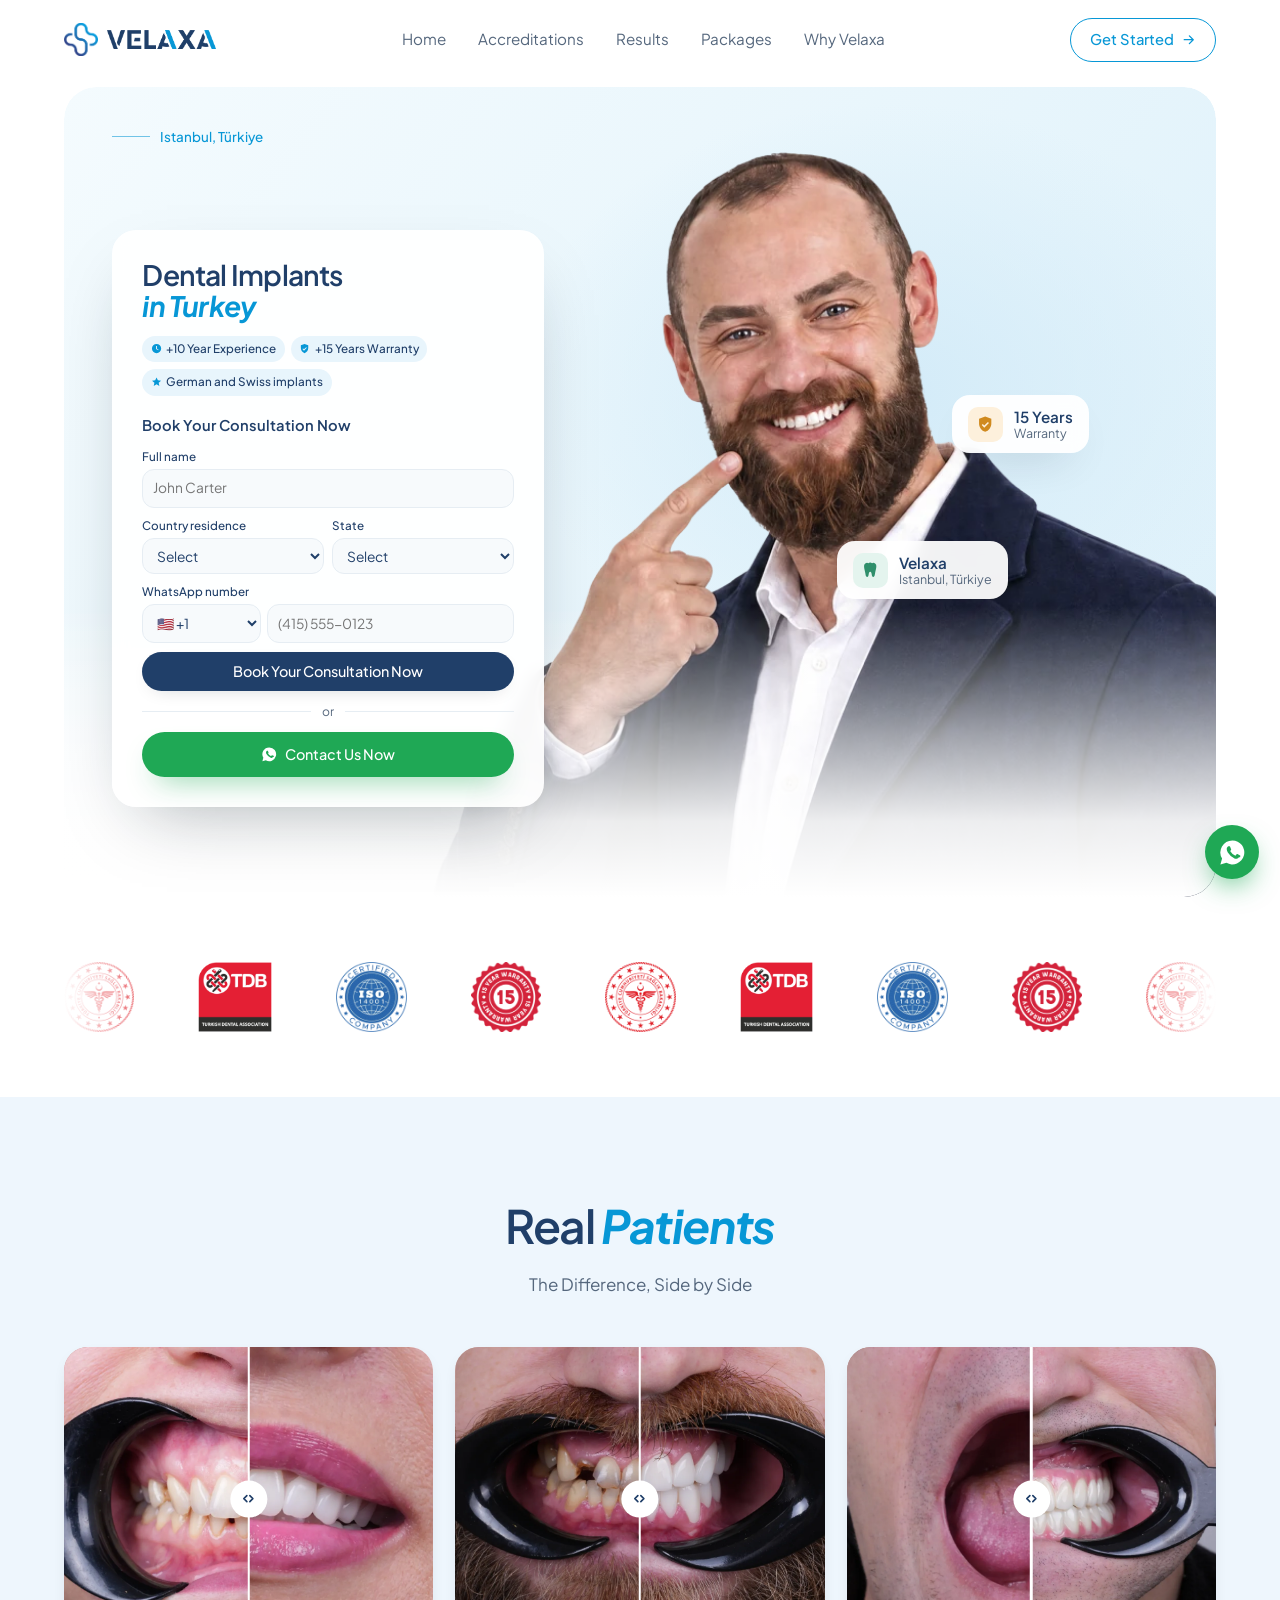
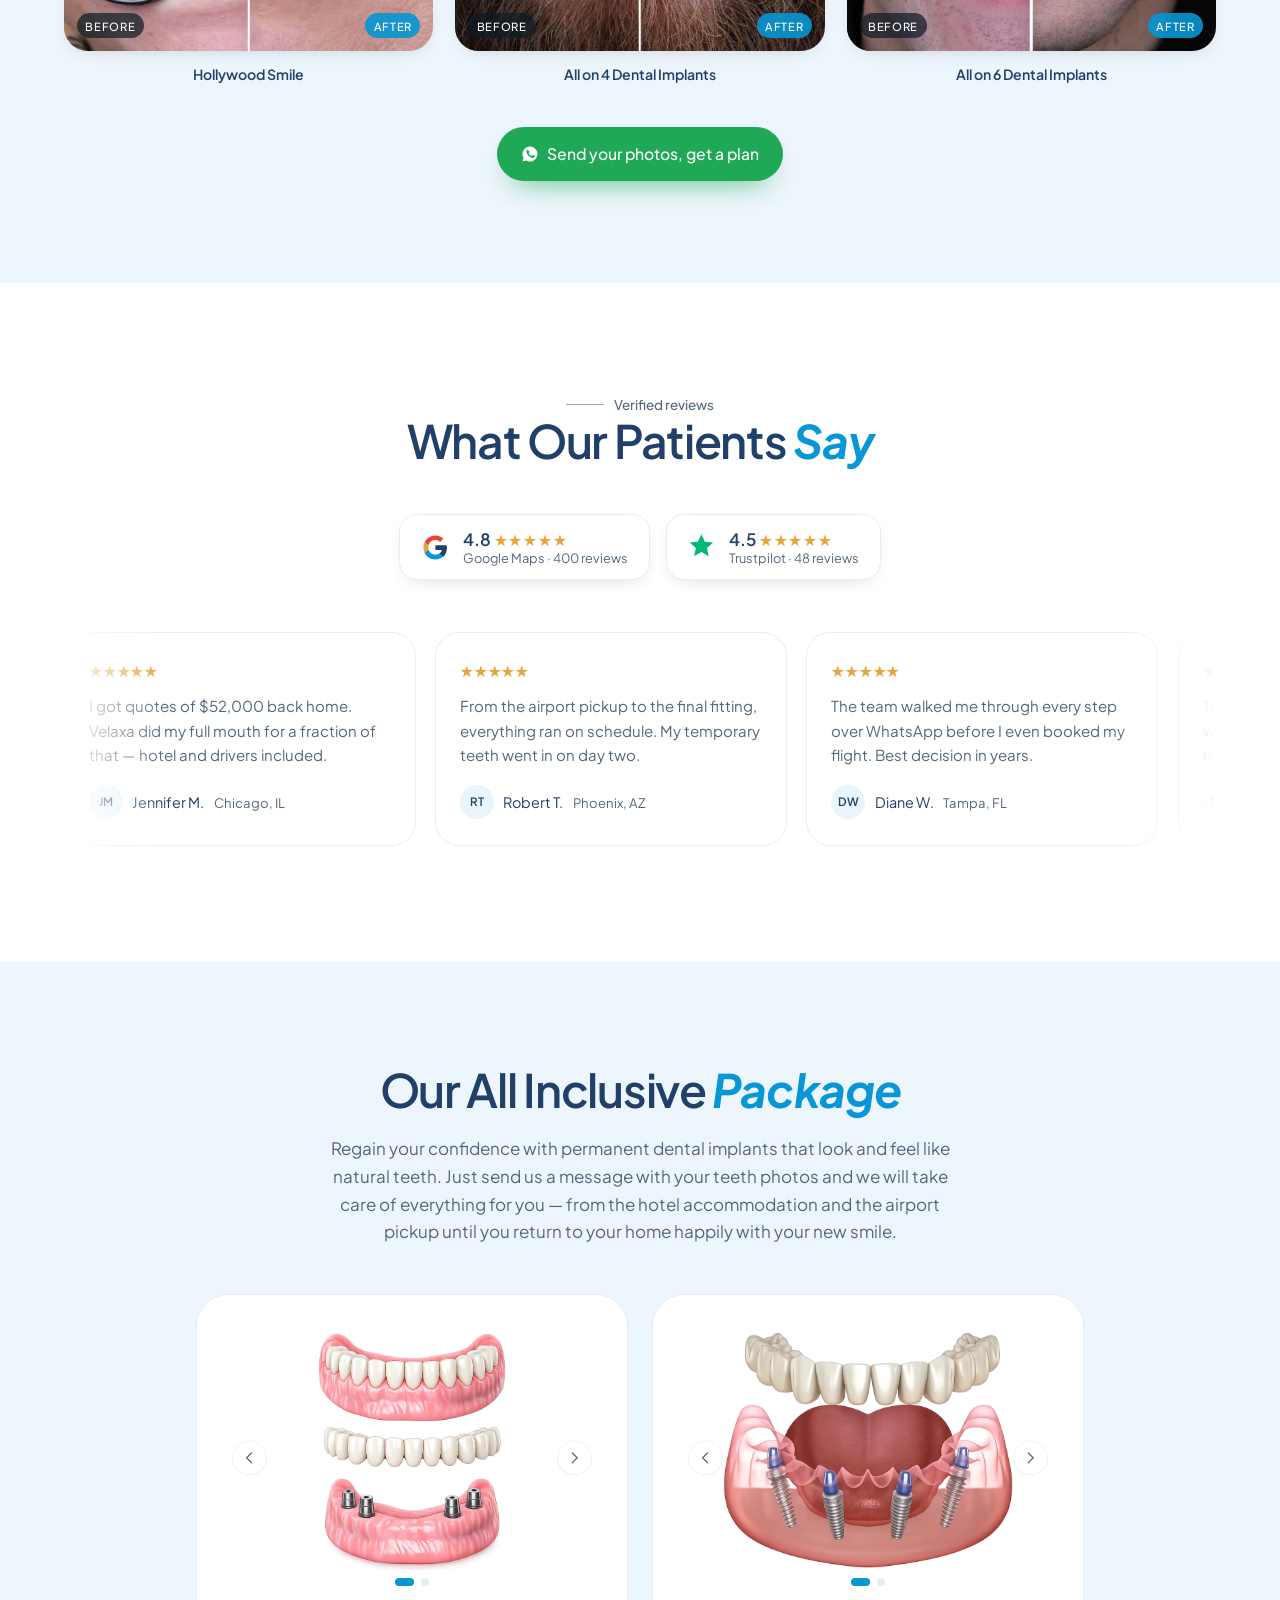
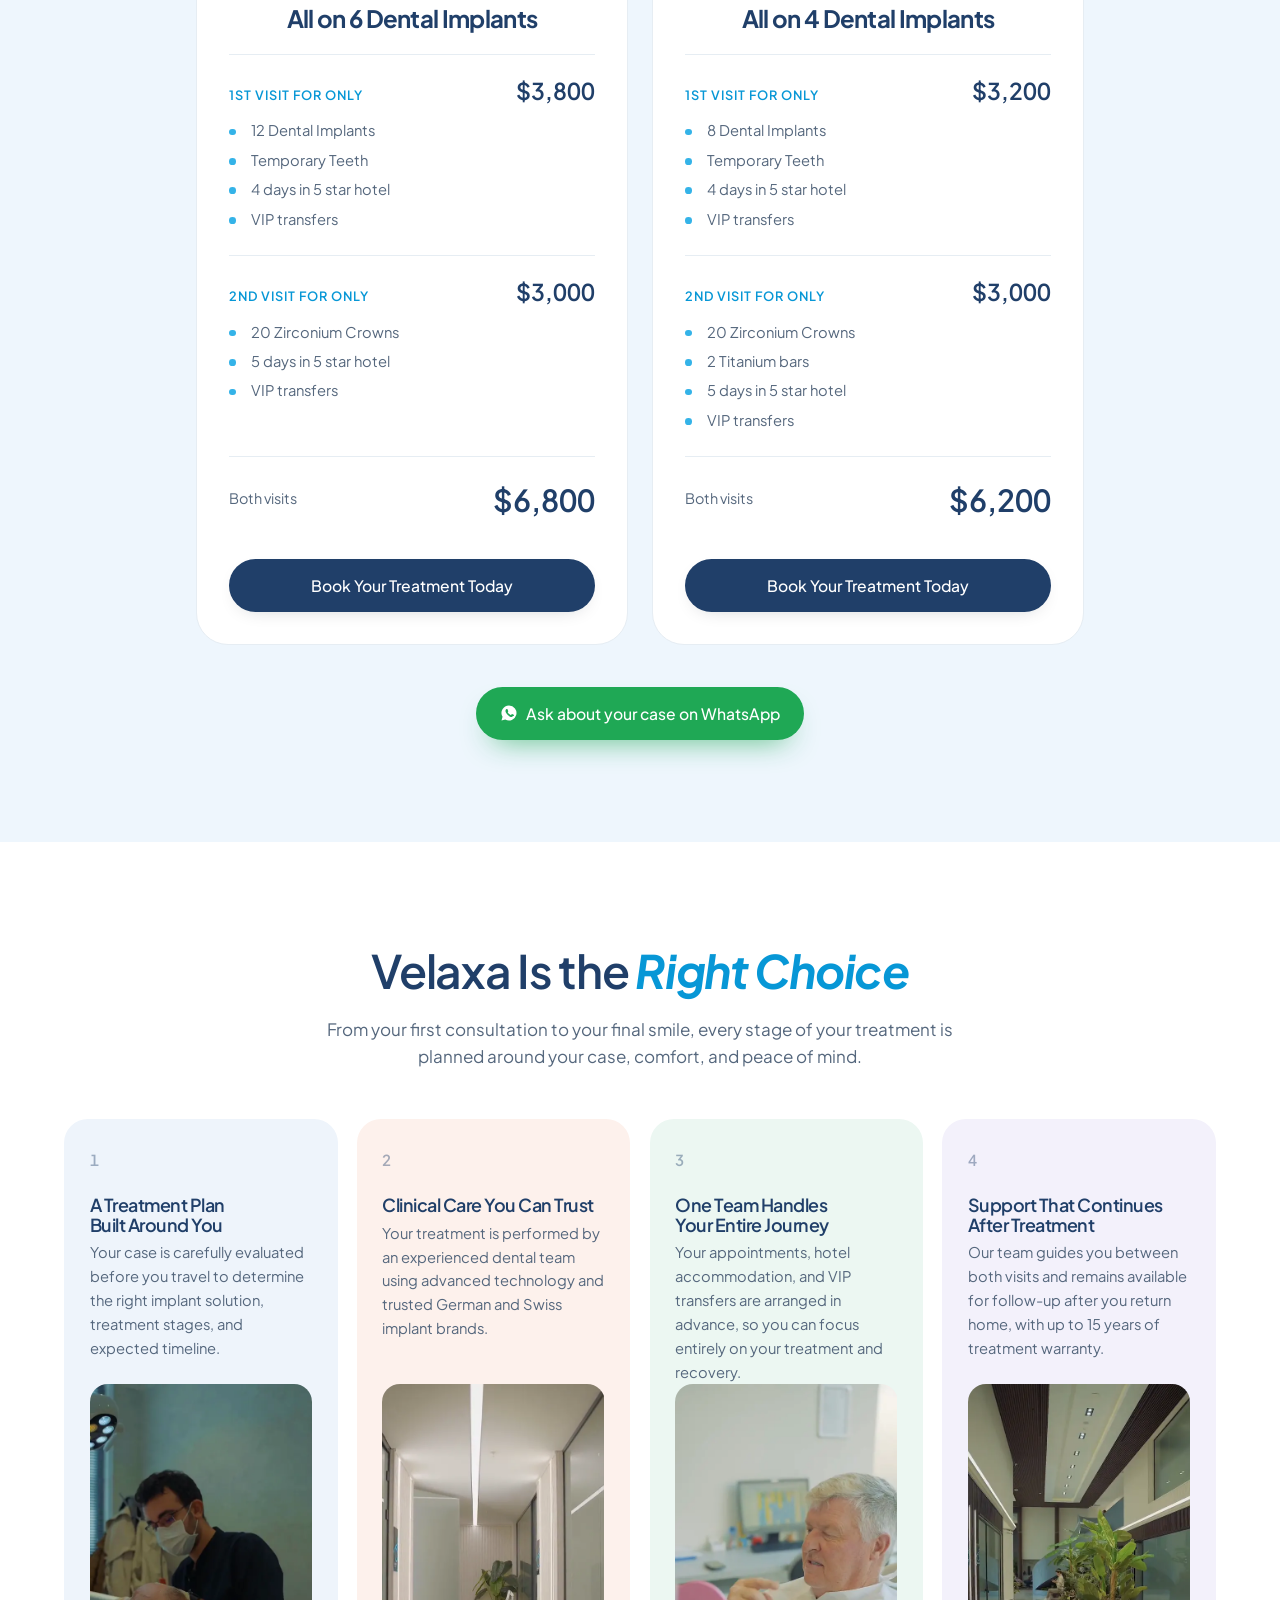
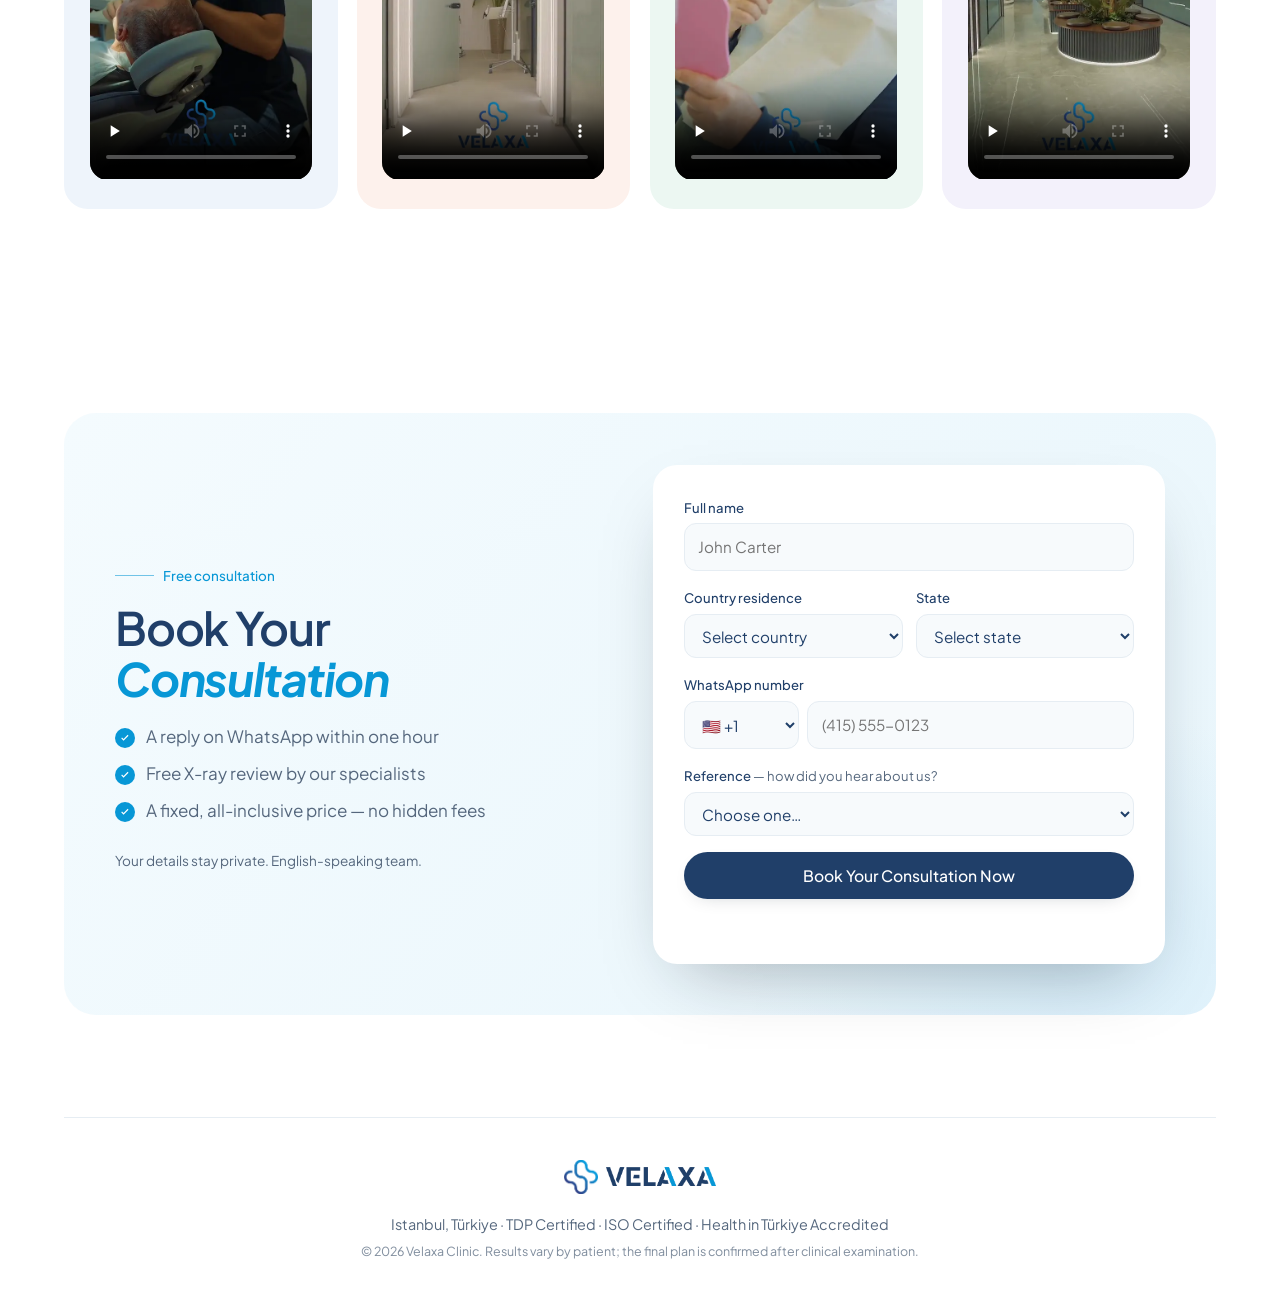
==== index.html @ 93b0d018 "Map package galleries to the client's folder grouping" ====
<!DOCTYPE html>
<html lang="en">
<head>
  <meta charset="UTF-8" />
  <meta name="viewport" content="width=device-width, initial-scale=1.0" />
  <title>Velaxa Clinic — Dental Implants in Turkey | All-Inclusive Packages</title>
  <meta name="description" content="Dental implants in Turkey with German & Swiss implant systems. All-inclusive All-on-4 & All-on-6 packages with 5-star hotel and VIP transfers. 15-year warranty." />

  <link rel="preconnect" href="https://fonts.googleapis.com" />
  <link rel="preconnect" href="https://fonts.gstatic.com" crossorigin />
  <!-- Only the five faces the stylesheet actually uses: 400/500/600/700 + italic 700 -->
  <link href="https://fonts.googleapis.com/css2?family=Plus+Jakarta+Sans:ital,wght@0,400;0,500;0,600;0,700;1,700&display=swap" rel="stylesheet" />

  <link rel="stylesheet" href="css/style.css" />
  <link rel="icon" href="assets/favicon.png" />

  <!-- The hero cut-out is the largest-contentful paint; start it with the HTML -->
  <link rel="preload" as="image" href="assets/hero-patient.webp"
        imagesrcset="assets/hero-patient.webp 1x, assets/hero-patient@2x.webp 2x"
        media="(min-width: 861px)" />
</head>
<body>

<!-- ═══════════════════════════ NAVBAR ═══════════════════════════ -->
<header class="nav" id="top">
  <div class="shell nav-inner">
    <a href="#top" class="logo" aria-label="Velaxa Clinic — home">
      <span class="logo-icon" aria-hidden="true"></span>
      <span class="logo-word" role="img" aria-label="Velaxa"></span>
    </a>

    <nav class="nav-links" id="nav-links" aria-label="Main">
      <a href="#top">Home</a>
      <a href="#trust">Accreditations</a>
      <a href="#results">Results</a>
      <a href="#packages">Packages</a>
      <a href="#why">Why Velaxa</a>
    </nav>

    <a href="#book" class="pill-btn nav-cta">
      Get Started
      <svg class="ico" viewBox="0 0 24 24" aria-hidden="true"><path d="M5 12h13M13 6l6 6-6 6" fill="none" stroke="currentColor" stroke-width="2" stroke-linecap="round" stroke-linejoin="round"/></svg>
    </a>

    <button class="nav-toggle" id="nav-toggle" aria-label="Open menu" aria-expanded="false" aria-controls="nav-links">
      <span></span><span></span><span></span>
    </button>
  </div>
</header>

<!-- ═══════════════════════════ HERO ═══════════════════════════ -->
<section class="hero">
  <div class="shell">
    <div class="panel">

      <!-- Cut-out patient shot. Swap the file and it keeps its place: the CSS
           anchors it by height, not by the image's own framing. -->
      <picture>
        <!-- Hidden below 860px, so hand narrow screens a 1px placeholder rather
             than a hero image they will never see. -->
        <source media="(max-width: 860px)"
                srcset="[data-uri]" />
        <source srcset="assets/hero-patient.webp 1x, assets/hero-patient@2x.webp 2x" />
        <img class="panel-photo" src="assets/hero-patient.webp"
             width="900" height="934" decoding="async" fetchpriority="high"
             alt="Velaxa patient smiling after dental implant treatment" />
      </picture>

      <p class="rule-label panel-label">Istanbul, Türkiye</p>

      <!-- Booking card -->
      <div class="hero-card">
        <h1>Dental Implants<br /><span class="accent">in Turkey</span></h1>

        <ul class="card-points" role="list">
          <li>
            <svg viewBox="0 0 24 24" aria-hidden="true"><path d="M12 2a10 10 0 1 0 0 20 10 10 0 0 0 0-20Zm1 10.4 3.5 2-.8 1.3L11 13V6.5h2v5.9Z"/></svg>
            +10 Year Experience
          </li>
          <li>
            <svg viewBox="0 0 24 24" aria-hidden="true"><path d="M12 2 4 5v6c0 5 3.4 9.4 8 11 4.6-1.6 8-6 8-11V5l-8-3Zm-1.2 14.5-3.3-3.3 1.4-1.4 1.9 1.9 4.7-4.7 1.4 1.4-6.1 6.1Z"/></svg>
            +15 Years Warranty
          </li>
          <li>
            <svg viewBox="0 0 24 24" aria-hidden="true"><path d="m12 1 2.9 6.3 6.9.7-5.2 4.6 1.5 6.8L12 15.9l-6.1 3.5 1.5-6.8L2.2 8l6.9-.7L12 1Z"/></svg>
            German and Swiss implants
          </li>
        </ul>

        <!-- Short lead form, per the brief. The Reference field lives on the
             full form further down the page to keep this one short. -->
        <form class="card-form lead-form" novalidate>
          <p class="card-form-title">Book Your Consultation Now</p>

          <div class="f">
            <label for="h-name">Full name</label>
            <input type="text" id="h-name" name="fullName" placeholder="John Carter" autocomplete="name" required />
          </div>

          <div class="f-row">
            <div class="f">
              <label for="h-country">Country residence</label>
              <select id="h-country" name="country" data-country required>
                <option value="" selected disabled>Select</option>
              </select>
            </div>
            <div class="f state-f">
              <label for="h-state">State</label>
              <select id="h-state" name="state" data-state>
                <option value="" selected disabled>Select</option>
              </select>
            </div>
          </div>

          <div class="f">
            <label for="h-phone">WhatsApp number</label>
            <div class="f-phone">
              <select id="h-code" name="countryCode" data-code aria-label="Country code"></select>
              <input type="tel" id="h-phone" name="whatsapp" placeholder="(415) 555-0123" autocomplete="tel" required />
            </div>
          </div>

          <button type="submit" class="btn btn-dark btn-full">Book Your Consultation Now</button>
          <p class="f-status" role="status" aria-live="polite"></p>
        </form>

        <div class="card-or"><span>or</span></div>

        <a href="#" class="btn btn-wa btn-full" data-whatsapp>
          <svg class="ico" viewBox="0 0 24 24" aria-hidden="true"><path d="M12 2a10 10 0 0 0-8.6 15.1L2 22l5-1.3A10 10 0 1 0 12 2Zm5.4 14.1c-.2.6-1.2 1.2-1.7 1.2-.4.1-1 .1-1.6-.1a13 13 0 0 1-5.9-5.2c-.6-1-1-2.1-.9-3 0-.8.5-1.5 1-1.9.2-.2.5-.3.7-.3h.5c.2 0 .4 0 .6.5l.8 2c.1.2.1.4 0 .6l-.4.6c-.2.2-.3.4-.1.7a9.6 9.6 0 0 0 3.8 3.4c.3.1.5.1.6-.1l.7-.9c.2-.3.4-.3.7-.2l1.9.9c.3.1.5.2.5.4 0 .1 0 .7-.2 1.4Z"/></svg>
          Contact Us Now
        </a>
      </div>

      <!-- floating stat cards — wrapper only matters on mobile, where it becomes a row -->
      <div class="chips">
      <div class="chip-card chip-1">
        <span class="chip-ico ico-amber" aria-hidden="true">
          <svg viewBox="0 0 24 24"><path d="M12 2 4 5v6c0 5 3.4 9.4 8 11 4.6-1.6 8-6 8-11V5l-8-3Zm-1.2 14.5-3.3-3.3 1.4-1.4 1.9 1.9 4.7-4.7 1.4 1.4-6.1 6.1Z"/></svg>
        </span>
        <span><strong>15 Years</strong><small>Warranty</small></span>
      </div>

      <div class="chip-card chip-2">
        <span class="chip-ico ico-mint" aria-hidden="true">
          <svg viewBox="0 0 24 24"><path d="M12 2a4 4 0 0 0-2.4.8A4 4 0 0 0 4 7c0 3.3 1 5.4 1.6 8.6.4 2.3.6 4.4 1.8 5.1 1.5.9 2.3-1 2.6-3 .3-1.8.4-3.7 2-3.7s1.7 1.9 2 3.7c.3 2 1.1 3.9 2.6 3 1.2-.7 1.4-2.8 1.8-5.1C19 12.4 20 10.3 20 7a4 4 0 0 0-5.6-4.2A4 4 0 0 0 12 2Z"/></svg>
        </span>
        <span><strong>Velaxa</strong><small>Istanbul, Türkiye</small></span>
      </div>
      </div>

    </div>
  </div>
</section>

<!-- ═══════════════════ CERTIFICATION MARQUEE ═══════════════════ -->
<!-- Add a logo by dropping one more <li> in here — the loop rebuilds itself. -->
<section class="marquee-band" id="trust" aria-label="Certifications and accreditations">
  <div class="shell">
    <div class="marquee">
      <ul class="marquee-track" role="list">
        <li><img src="assets/cert-moh-turkey.webp" width="320" height="320" loading="lazy" decoding="async" alt="Republic of Türkiye Ministry of Health" /></li>
        <li><img src="assets/cert-tdb.webp" width="320" height="320" loading="lazy" decoding="async" alt="Turkish Dental Association (TDB)" /></li>
        <li><img src="assets/cert-iso.webp" width="320" height="320" loading="lazy" decoding="async" alt="ISO Certified Company" /></li>
        <li><img src="assets/cert-15yr-warranty.webp" width="320" height="320" loading="lazy" decoding="async" alt="15 Year Warranty" /></li>
      </ul>
    </div>
  </div>
</section>

<!-- ═══════════════════ BEFORE & AFTER ═══════════════════ -->
<section class="section section-wash" id="results">
  <div class="shell">
    <header class="section-head">
      <h2>Real <span class="accent">Patients</span></h2>
      <p>The Difference, Side by Side</p>
    </header>

    <!-- Real Velaxa patients, labelled by the treatment each one had. All six
         shots are cropped to the same framing so the slider compares like with like. -->
    <div class="ba-grid">
      <figure class="ba-card">
        <div class="ba-box" data-ba>
          <img class="ba-img ba-after" src="assets/cases/case1-after.webp"
               width="1120" height="924" loading="lazy" decoding="async"
               alt="Hollywood Smile — after treatment" />
          <img class="ba-img ba-before" src="assets/cases/case1-before.webp"
               width="1120" height="924" loading="lazy" decoding="async"
               alt="Hollywood Smile — before treatment" />
          <span class="ba-line" aria-hidden="true"><span class="ba-knob"></span></span>
          <input type="range" min="0" max="100" value="50" aria-label="Compare Hollywood Smile before and after" />
          <span class="ba-tag tag-before">Before</span>
          <span class="ba-tag tag-after">After</span>
        </div>
        <figcaption><strong>Hollywood Smile</strong></figcaption>
      </figure>

      <figure class="ba-card">
        <div class="ba-box" data-ba>
          <img class="ba-img ba-after" src="assets/cases/case2-after.webp"
               width="1120" height="924" loading="lazy" decoding="async"
               alt="All on 4 Dental Implants — after treatment" />
          <img class="ba-img ba-before" src="assets/cases/case2-before.webp"
               width="1120" height="924" loading="lazy" decoding="async"
               alt="All on 4 Dental Implants — before treatment" />
          <span class="ba-line" aria-hidden="true"><span class="ba-knob"></span></span>
          <input type="range" min="0" max="100" value="50" aria-label="Compare All on 4 Dental Implants before and after" />
          <span class="ba-tag tag-before">Before</span>
          <span class="ba-tag tag-after">After</span>
        </div>
        <figcaption><strong>All on 4 Dental Implants</strong></figcaption>
      </figure>

      <figure class="ba-card">
        <div class="ba-box" data-ba>
          <img class="ba-img ba-after" src="assets/cases/case3-after.webp"
               width="1120" height="924" loading="lazy" decoding="async"
               alt="All on 6 Dental Implants — after treatment" />
          <img class="ba-img ba-before" src="assets/cases/case3-before.webp"
               width="1120" height="924" loading="lazy" decoding="async"
               alt="All on 6 Dental Implants — before treatment" />
          <span class="ba-line" aria-hidden="true"><span class="ba-knob"></span></span>
          <input type="range" min="0" max="100" value="50" aria-label="Compare All on 6 Dental Implants before and after" />
          <span class="ba-tag tag-before">Before</span>
          <span class="ba-tag tag-after">After</span>
        </div>
        <figcaption><strong>All on 6 Dental Implants</strong></figcaption>
      </figure>
    </div>

    <div class="section-cta">
      <a href="#" class="btn btn-wa" data-whatsapp>
        <svg class="ico" viewBox="0 0 24 24" aria-hidden="true"><path d="M12 2a10 10 0 0 0-8.6 15.1L2 22l5-1.3A10 10 0 1 0 12 2Zm5.4 14.1c-.2.6-1.2 1.2-1.7 1.2-.4.1-1 .1-1.6-.1a13 13 0 0 1-5.9-5.2c-.6-1-1-2.1-.9-3 0-.8.5-1.5 1-1.9.2-.2.5-.3.7-.3h.5c.2 0 .4 0 .6.5l.8 2c.1.2.1.4 0 .6l-.4.6c-.2.2-.3.4-.1.7a9.6 9.6 0 0 0 3.8 3.4c.3.1.5.1.6-.1l.7-.9c.2-.3.4-.3.7-.2l1.9.9c.3.1.5.2.5.4 0 .1 0 .7-.2 1.4Z"/></svg>
        Send your photos, get a plan
      </a>
    </div>
  </div>
</section>

<!-- ═══════════════════ REVIEWS ═══════════════════ -->
<section class="section" id="reviews">
  <div class="shell">
    <header class="section-head">
      <p class="rule-label center">Verified reviews</p>
      <h2>What Our Patients <span class="accent">Say</span></h2>
    </header>

    <div class="score-row">
      <div class="score">
        <svg class="g-mark" viewBox="0 0 24 24" aria-hidden="true"><path d="M21.6 12.2c0-.7-.1-1.4-.2-2H12v3.9h5.4a4.6 4.6 0 0 1-2 3v2.6h3.2c1.9-1.8 3-4.4 3-7.5Z"/><path d="M12 22c2.7 0 5-.9 6.6-2.4l-3.2-2.5c-.9.6-2 1-3.4 1a5.9 5.9 0 0 1-5.6-4.1H3.1v2.6A10 10 0 0 0 12 22Z"/><path d="M6.4 13.9a6 6 0 0 1 0-3.8V7.5H3.1a10 10 0 0 0 0 9l3.3-2.6Z"/><path d="M12 5.9c1.5 0 2.8.5 3.9 1.5L18.7 4.6A10 10 0 0 0 3.1 7.5l3.3 2.6A5.9 5.9 0 0 1 12 5.9Z"/></svg>
        <span><strong>4.8 <i class="stars">★★★★★</i></strong><small>Google Maps · 400 reviews</small></span>
      </div>
      <div class="score">
        <svg class="tp-mark" viewBox="0 0 24 24" aria-hidden="true"><path d="m12 1 2.9 6.3 6.9.7-5.2 4.6 1.5 6.8L12 15.9l-6.1 3.5 1.5-6.8L2.2 8l6.9-.7L12 1Z"/></svg>
        <span><strong>4.5 <i class="stars">★★★★★</i></strong><small>Trustpilot · 48 reviews</small></span>
      </div>
    </div>

    <!-- Replace with real reviews before launch.
         Same marquee mechanism as the certification strip: add an <li> and the
         loop rebuilds itself. -->
    <div class="marquee marquee-quotes">
      <ul class="marquee-track" role="list">
        <li><blockquote class="quote">
        <i class="stars">★★★★★</i>
        <p>I got quotes of $52,000 back home. Velaxa did my full mouth for a fraction of that — hotel and drivers included.</p>
        <footer><span class="who">JM</span> Jennifer M. <small>Chicago, IL</small></footer>
        </blockquote></li>
        <li><blockquote class="quote">
        <i class="stars">★★★★★</i>
        <p>From the airport pickup to the final fitting, everything ran on schedule. My temporary teeth went in on day two.</p>
        <footer><span class="who">RT</span> Robert T. <small>Phoenix, AZ</small></footer>
        </blockquote></li>
        <li><blockquote class="quote">
        <i class="stars">★★★★★</i>
        <p>The team walked me through every step over WhatsApp before I even booked my flight. Best decision in years.</p>
        <footer><span class="who">DW</span> Diane W. <small>Tampa, FL</small></footer>
        </blockquote></li>
        <li><blockquote class="quote">
        <i class="stars">★★★★★</i>
        <p>Two visits, twenty zirconium crowns, and a written 15-year warranty. I keep catching myself smiling in the mirror.</p>
        <footer><span class="who">MB</span> Marcus B. <small>Denver, CO</small></footer>
        </blockquote></li>
      </ul>
    </div>
  </div>
</section>

<!-- ═══════════════════ PACKAGES ═══════════════════ -->
<section class="section section-wash" id="packages">
  <div class="shell">
    <header class="section-head">
      <h2>Our All Inclusive <span class="accent">Package</span></h2>
      <p>Regain your confidence with permanent dental implants that look and feel like
        natural teeth. Just send us a message with your teeth photos and we will take care
        of everything for you — from the hotel accommodation and the airport pickup until
        you return to your home happily with your new smile.</p>
    </header>

    <div class="plan-grid">
      <article class="plan">
        <div class="plan-gallery" data-gallery>
          <div class="plan-track" data-track>
            <img class="plan-figure" src="assets/plan6-a.webp"
                 width="567" height="700" loading="lazy" decoding="async" alt="Abutments fitted on the lower jaw, ready for a full-arch bridge" />
            <img class="plan-figure" src="assets/plan6-b.webp"
                 width="587" height="700" loading="lazy" decoding="async" alt="Abutments fitted on the lower jaw with the bridge above" />
          </div>
          <button class="gal-btn gal-prev" type="button" data-prev aria-label="Previous illustration">
            <svg viewBox="0 0 24 24" aria-hidden="true"><path d="M15 5l-7 7 7 7" fill="none" stroke="currentColor" stroke-width="2" stroke-linecap="round" stroke-linejoin="round"/></svg>
          </button>
          <button class="gal-btn gal-next" type="button" data-next aria-label="Next illustration">
            <svg viewBox="0 0 24 24" aria-hidden="true"><path d="M9 5l7 7-7 7" fill="none" stroke="currentColor" stroke-width="2" stroke-linecap="round" stroke-linejoin="round"/></svg>
          </button>
          <div class="gal-dots" data-dots></div>
        </div>
        <h3>All on 6 Dental Implants</h3>

        <div class="visit">
          <div class="visit-top"><span>1st visit for only</span><b>$3,800</b></div>
          <ul role="list">
            <li>12 Dental Implants</li><li>Temporary Teeth</li>
            <li>4 days in 5 star hotel</li><li>VIP transfers</li>
          </ul>
        </div>
        <div class="visit">
          <div class="visit-top"><span>2nd visit for only</span><b>$3,000</b></div>
          <ul role="list">
            <li>20 Zirconium Crowns</li><li>5 days in 5 star hotel</li><li>VIP transfers</li>
          </ul>
        </div>

        <div class="plan-total"><span>Both visits</span><b>$6,800</b></div>
        <a href="#book" class="btn btn-dark btn-full">Book Your Treatment Today</a>
      </article>

      <article class="plan">
        <div class="plan-gallery" data-gallery>
          <div class="plan-track" data-track>
            <img class="plan-figure" src="assets/plan4-a.webp"
                 width="860" height="700" loading="lazy" decoding="async" alt="Cutaway view of implants supporting a full-arch bridge" />
            <img class="plan-figure" src="assets/plan4-b.webp"
                 width="869" height="700" loading="lazy" decoding="async" alt="Cutaway view of implants supporting a full-arch bridge" />
          </div>
          <button class="gal-btn gal-prev" type="button" data-prev aria-label="Previous illustration">
            <svg viewBox="0 0 24 24" aria-hidden="true"><path d="M15 5l-7 7 7 7" fill="none" stroke="currentColor" stroke-width="2" stroke-linecap="round" stroke-linejoin="round"/></svg>
          </button>
          <button class="gal-btn gal-next" type="button" data-next aria-label="Next illustration">
            <svg viewBox="0 0 24 24" aria-hidden="true"><path d="M9 5l7 7-7 7" fill="none" stroke="currentColor" stroke-width="2" stroke-linecap="round" stroke-linejoin="round"/></svg>
          </button>
          <div class="gal-dots" data-dots></div>
        </div>
        <h3>All on 4 Dental Implants</h3>

        <div class="visit">
          <div class="visit-top"><span>1st visit for only</span><b>$3,200</b></div>
          <ul role="list">
            <li>8 Dental Implants</li><li>Temporary Teeth</li>
            <li>4 days in 5 star hotel</li><li>VIP transfers</li>
          </ul>
        </div>
        <div class="visit">
          <div class="visit-top"><span>2nd visit for only</span><b>$3,000</b></div>
          <ul role="list">
            <li>20 Zirconium Crowns</li><li>2 Titanium bars</li>
            <li>5 days in 5 star hotel</li><li>VIP transfers</li>
          </ul>
        </div>

        <div class="plan-total"><span>Both visits</span><b>$6,200</b></div>
        <a href="#book" class="btn btn-dark btn-full">Book Your Treatment Today</a>
      </article>
    </div>

    <div class="section-cta">
      <a href="#" class="btn btn-wa" data-whatsapp>
        <svg class="ico" viewBox="0 0 24 24" aria-hidden="true"><path d="M12 2a10 10 0 0 0-8.6 15.1L2 22l5-1.3A10 10 0 1 0 12 2Zm5.4 14.1c-.2.6-1.2 1.2-1.7 1.2-.4.1-1 .1-1.6-.1a13 13 0 0 1-5.9-5.2c-.6-1-1-2.1-.9-3 0-.8.5-1.5 1-1.9.2-.2.5-.3.7-.3h.5c.2 0 .4 0 .6.5l.8 2c.1.2.1.4 0 .6l-.4.6c-.2.2-.3.4-.1.7a9.6 9.6 0 0 0 3.8 3.4c.3.1.5.1.6-.1l.7-.9c.2-.3.4-.3.7-.2l1.9.9c.3.1.5.2.5.4 0 .1 0 .7-.2 1.4Z"/></svg>
        Ask about your case on WhatsApp
      </a>
    </div>
  </div>
</section>

<!-- ═══════════════════ WHY VELAXA ═══════════════════ -->
<section class="section" id="why">
  <div class="shell">
    <header class="section-head">
      <h2>Velaxa Is the <span class="accent">Right Choice</span></h2>
      <p>From your first consultation to your final smile, every stage of your treatment is
        planned around your case, comfort, and peace of mind.</p>
    </header>

    <!-- Each point carries its own clip. preload="none" keeps all 11MB off the
           initial load: nothing downloads until a visitor presses play. -->
      <div class="tile-grid">
      <article class="tile tile-blue">
        <span class="tile-step" aria-hidden="true">1</span>
        <h3>A Treatment Plan Built Around You</h3>
        <p>Your case is carefully evaluated before you travel to determine the right implant
          solution, treatment stages, and expected timeline.</p>
        <video class="tile-video" controls playsinline preload="none"
               width="720" height="1280" poster="assets/videos/poster-1.webp"
               aria-label="Velaxa clinic footage: a treatment plan built around you">
          <source src="assets/videos/story-1.mp4" type="video/mp4" />
        </video>
      </article>
      <article class="tile tile-peach">
        <span class="tile-step" aria-hidden="true">2</span>
        <h3>Clinical Care You Can Trust</h3>
        <p>Your treatment is performed by an experienced dental team using advanced technology
          and trusted German and Swiss implant brands.</p>
        <video class="tile-video" controls playsinline preload="none"
               width="720" height="1280" poster="assets/videos/poster-2.webp"
               aria-label="Velaxa clinic footage: clinical care you can trust">
          <source src="assets/videos/story-2.mp4" type="video/mp4" />
        </video>
      </article>
      <article class="tile tile-mint">
        <span class="tile-step" aria-hidden="true">3</span>
        <h3>One Team Handles Your Entire Journey</h3>
        <p>Your appointments, hotel accommodation, and VIP transfers are arranged in advance,
          so you can focus entirely on your treatment and recovery.</p>
        <video class="tile-video" controls playsinline preload="none"
               width="720" height="1280" poster="assets/videos/poster-3.webp"
               aria-label="Velaxa clinic footage: one team handles your entire journey">
          <source src="assets/videos/story-3.mp4" type="video/mp4" />
        </video>
      </article>
      <article class="tile tile-lilac">
        <span class="tile-step" aria-hidden="true">4</span>
        <h3>Support That Continues After Treatment</h3>
        <p>Our team guides you between both visits and remains available for follow-up after
          you return home, with up to 15 years of treatment warranty.</p>
        <video class="tile-video" controls playsinline preload="none"
               width="720" height="1280" poster="assets/videos/poster-4.webp"
               aria-label="Velaxa clinic footage: support that continues after treatment">
          <source src="assets/videos/story-4.mp4" type="video/mp4" />
        </video>
      </article>
    </div>
  </div>
</section>

<!-- ═══════════════════ BOOKING ═══════════════════ -->
<section class="section" id="book">
  <div class="shell">
    <div class="book-panel">
      <div class="book-copy">
        <p class="rule-label">Free consultation</p>
        <h2>Book Your <span class="accent">Consultation</span></h2>
        <ul class="check-list" role="list">
          <li>A reply on WhatsApp within one hour</li>
          <li>Free X-ray review by our specialists</li>
          <li>A fixed, all-inclusive price — no hidden fees</li>
        </ul>
        <p class="book-fine">Your details stay private. English-speaking team.</p>
      </div>

      <form class="book-form lead-form" novalidate>
        <div class="f">
          <label for="name">Full name</label>
          <input type="text" id="name" name="fullName" placeholder="John Carter" autocomplete="name" required />
        </div>

        <div class="f-row">
          <div class="f">
            <label for="country">Country residence</label>
            <select id="country" name="country" data-country required>
              <option value="" selected disabled>Select country</option>
            </select>
          </div>
          <div class="f state-f">
            <label for="state">State</label>
            <select id="state" name="state" data-state>
              <option value="" selected disabled>Select state</option>
            </select>
          </div>
        </div>

        <div class="f">
          <label for="phone">WhatsApp number</label>
          <div class="f-phone">
            <select id="code" name="countryCode" data-code aria-label="Country code"></select>
            <input type="tel" id="phone" name="whatsapp" placeholder="(415) 555-0123" autocomplete="tel" required />
          </div>
        </div>

        <div class="f">
          <label for="ref">Reference <span class="opt">— how did you hear about us?</span></label>
          <select id="ref" name="reference" data-ref>
            <option value="" selected>Choose one…</option>
          </select>
        </div>

        <button type="submit" class="btn btn-dark btn-full">Book Your Consultation Now</button>
        <p class="f-status" role="status" aria-live="polite"></p>
      </form>
    </div>
  </div>
</section>

<!-- ═══════════════════ FOOTER ═══════════════════ -->
<footer class="footer">
  <div class="shell">
    <div class="foot-base">
      <a href="#top" class="logo">
        <span class="logo-icon" aria-hidden="true"></span>
        <span class="logo-word" role="img" aria-label="Velaxa"></span>
      </a>
      <p>Istanbul, Türkiye · TDP Certified · ISO Certified · Health in Türkiye Accredited</p>
      <p class="fine">© <span id="year"></span> Velaxa Clinic. Results vary by patient; the final plan is confirmed after clinical examination.</p>
    </div>
  </div>
</footer>

<a href="#" class="wa-float" data-whatsapp aria-label="Chat with us on WhatsApp">
  <svg viewBox="0 0 24 24" aria-hidden="true"><path d="M12 2a10 10 0 0 0-8.6 15.1L2 22l5-1.3A10 10 0 1 0 12 2Zm5.4 14.1c-.2.6-1.2 1.2-1.7 1.2-.4.1-1 .1-1.6-.1a13 13 0 0 1-5.9-5.2c-.6-1-1-2.1-.9-3 0-.8.5-1.5 1-1.9.2-.2.5-.3.7-.3h.5c.2 0 .4 0 .6.5l.8 2c.1.2.1.4 0 .6l-.4.6c-.2.2-.3.4-.1.7a9.6 9.6 0 0 0 3.8 3.4c.3.1.5.1.6-.1l.7-.9c.2-.3.4-.3.7-.2l1.9.9c.3.1.5.2.5.4 0 .1 0 .7-.2 1.4Z"/></svg>
</a>

<script src="js/main.js"></script>
</body>
</html>
---- css/style.css ----
/* ════════════════════════════════════════════════════════════
   Velaxa Clinic — v2
   White page · rounded content panels · pastel tiles
   Brand colours sampled from the official logo.
   ════════════════════════════════════════════════════════════ */

:root {
  /* Ground */
  --white: #ffffff;
  --ground: #ffffff;
  --tint: #f7fafc;              /* form fields, menu hover */
  --wash: #eef6fd;              /* the light-blue band between white sections */

  /* Brand palette — supplied by the client */
  --navy: #203f69;              /* headings, primary buttons */
  --teal: #1c708e;              /* secondary text accent, hovers */
  --sky: #0797d6;               /* links, labels, accent word */
  --sky-2: #34b3e8;
  --sky-soft: #e8f5fc;

  /* Ink */
  --ink: var(--navy);           /* headings + primary buttons */
  --ink-2: #55677d;             /* body copy — blue-grey, tuned to the navy */
  --line: #e6edf3;

  /* Accents */
  --coral: #e2574c;             /* error states only */
  --gold: #e5a53f;
  --wa: #1fa855;

  /* Pastel tiles */
  --p-blue: #eef4fb;
  --p-peach: #fdf1ec;
  --p-mint: #ecf7f2;
  --p-lilac: #f3f1fb;

  /* Shape */
  --r-sm: 12px;
  --r: 18px;
  --r-lg: 24px;
  --r-xl: 32px;
  --shell: 1600px;         /* hard cap; the real width is 90% of the viewport */
  --pad: clamp(4rem, 8vw, 7rem);

  --shadow-s: 0 6px 20px -12px rgba(14, 26, 36, 0.3);
  --shadow-m: 0 18px 44px -22px rgba(14, 26, 36, 0.3);
  --shadow-l: 0 30px 70px -30px rgba(14, 26, 36, 0.35);

  --font: "Plus Jakarta Sans", "Helvetica Neue", sans-serif;
}

/* ── Base ─────────────────────────────────────────────────── */
*, *::before, *::after { box-sizing: border-box; }
html { scroll-behavior: smooth; }
body {
  margin: 0;
  font-family: var(--font);
  font-size: 1.0625rem;
  line-height: 1.62;
  color: var(--ink-2);
  background: var(--ground);
  -webkit-font-smoothing: antialiased;
}
h1, h2, h3 {
  color: var(--ink);
  font-weight: 600;
  line-height: 1.1;
  letter-spacing: -0.028em;
  margin: 0 0 0.55em;
  text-wrap: balance;
}
h1 { font-size: clamp(2.3rem, 4vw, 3.4rem); }
h2 { font-size: clamp(2.05rem, 3.6vw, 3.05rem); }
h3 { font-size: 1.2rem; }
p { margin: 0 0 1em; }
img { max-width: 100%; display: block; }
a { color: inherit; text-decoration: none; }
/* :where() keeps this at zero specificity so any list class can still set its
   own margin — a plain ul[role="list"] rule would silently outrank them. */
:where(ul[role="list"]) { list-style: none; margin: 0; padding: 0; }
:focus-visible { outline: 3px solid var(--sky); outline-offset: 3px; border-radius: 6px; }

/* One width for the whole page, so the navbar always lines up with the hero panel */
.shell { width: min(90%, var(--shell)); margin-inline: auto; }
.section { padding-block: var(--pad); }
/* Sections alternate white / light blue so the page has a rhythm
   instead of one flat white run. */
.section-wash { background: var(--wash); }

/* One accent word per heading — same family, italic, brand blue.
   No second typeface: the contrast comes from weight and colour. */
.accent {
  font-weight: 700;
  font-style: italic;
  color: var(--sky);
}

/* Small label with a leading rule, as on the reference */
.rule-label {
  display: inline-flex; align-items: center; gap: 0.7em;
  font-size: 0.84rem; font-weight: 500; color: var(--sky);
  margin: 0 0 1rem;
}
.rule-label::before {
  content: ""; width: 2.4rem; height: 1.5px;
  background: currentColor; opacity: 0.55;
}
.rule-label.center { justify-content: center; }

.section-head { max-width: 40rem; margin: 0 auto 3rem; text-align: center; }
.section-head p { color: var(--ink-2); margin: 0; }
.section-head h2 { margin-bottom: 0.45em; }

/* ── Buttons ──────────────────────────────────────────────── */
.btn {
  display: inline-flex; align-items: center; justify-content: center; gap: 0.5em;
  font-family: inherit; font-size: 0.98rem; font-weight: 500;
  padding: 0.82em 1.5em; border-radius: 999px;
  border: 1.5px solid transparent; cursor: pointer;
  transition: transform 0.2s ease, background 0.2s ease, color 0.2s ease,
              border-color 0.2s ease, box-shadow 0.2s ease;
}
.btn:hover { transform: translateY(-2px); }
.btn .ico { width: 1.15em; height: 1.15em; fill: currentColor; flex: none; }

.btn-dark { background: var(--ink); color: var(--white); box-shadow: var(--shadow-s); }
.btn-dark:hover { background: #16294a; }

.btn-wa { background: var(--wa); color: #fff; box-shadow: 0 14px 30px -16px rgba(31, 168, 85, 0.9); }
.btn-wa:hover { background: #178643; }

.btn-full { width: 100%; }

.pill-btn {
  display: inline-flex; align-items: center; gap: 0.5em;
  white-space: nowrap; flex: none;
  font-size: 0.92rem; font-weight: 500; color: var(--sky);
  border: 1.5px solid var(--sky); border-radius: 999px;
  padding: 0.62em 1.25em;
  transition: background 0.2s ease, color 0.2s ease;
}
.pill-btn .ico { width: 1.05em; height: 1.05em; }
.pill-btn:hover { background: var(--sky); color: #fff; border-color: var(--sky); }

/* ── Logo (cropped from the square logo PNG) ──────────────── */
.logo { display: inline-flex; align-items: center; gap: 0.55rem; flex: none; }
.logo-icon {
  height: 2.1rem; aspect-ratio: 1.004; flex: none;
  background: url("../assets/velaxa-logo.webp") no-repeat;
  background-size: 267.9% 268.8%;
  background-position: 50% 32.17%;
}
.logo-word {
  height: 1.18rem; aspect-ratio: 5.823; flex: none;
  background: url("../assets/velaxa-logo.webp") no-repeat;
  background-size: 108.7% 632.9%;
  background-position: 50% 75.93%;
}

/* ── Navbar ───────────────────────────────────────────────── */
.nav {
  position: sticky; top: 0; z-index: 60;
  background: rgba(255, 255, 255, 0.88);
  backdrop-filter: blur(14px); -webkit-backdrop-filter: blur(14px);
}
.nav-inner { display: flex; align-items: center; gap: 1.5rem; padding-block: 1.1rem; }
.nav-links { display: flex; gap: 2rem; margin-inline: auto; }
.nav-links a {
  font-size: 0.95rem; font-weight: 400; color: var(--ink-2);
  white-space: nowrap;
  transition: color 0.2s ease;
}
.nav-links a:hover { color: var(--sky); }
.nav-toggle {
  display: none; width: 2.6rem; height: 2.6rem; padding: 0;
  background: none; border: 1.5px solid var(--line); border-radius: 10px;
  cursor: pointer;
}
.nav-toggle span {
  display: block; width: 1.05rem; height: 1.6px; margin: 0.24rem auto;
  background: var(--ink); border-radius: 2px;
  transition: transform 0.25s ease, opacity 0.2s ease;
}
.nav-toggle[aria-expanded="true"] span:nth-child(1) { transform: translateY(0.44rem) rotate(45deg); }
.nav-toggle[aria-expanded="true"] span:nth-child(2) { opacity: 0; }
.nav-toggle[aria-expanded="true"] span:nth-child(3) { transform: translateY(-0.44rem) rotate(-45deg); }

/* ════════════════ HERO PANEL ════════════════ */
.hero { padding-block: 0.5rem 0; }

.panel {
  position: relative;
  /* Column flow: the label sits at the top, the card takes the space below and
     centres itself there with auto margins — so the two can never collide,
     however short the viewport gets. */
  display: flex; flex-direction: column; align-items: flex-start;
  padding: 2.4rem 3rem 3rem;
  border-radius: var(--r-xl);
  overflow: hidden;
  min-height: 90vh;
  min-height: 90dvh;
}

/* The wash lives on a pseudo-element so its bottom edge can dissolve into the
   page without fading the card and chips sitting on top of it. */
.panel::before {
  content: ""; position: absolute; inset: 0; z-index: 0;
  border-radius: inherit;
  background:
    radial-gradient(34rem 26rem at 72% 38%, #d3ebf8 0%, transparent 70%),
    linear-gradient(128deg, #f4fbfe 0%, #e9f6fc 46%, #dcf0fa 100%);
  -webkit-mask-image: linear-gradient(to bottom, #000 0%, #000 64%, transparent 100%);
  mask-image: linear-gradient(to bottom, #000 0%, #000 64%, transparent 100%);
}

/* Cut-out subject, scaled past the panel so he rises out of the bottom edge and
   gets cropped there — the framing the reference uses. Sized by height only, so
   the aspect ratio holds and any replacement cut-out lands the same way.
   `top` anchors the head; overflow:hidden on .panel does the cropping. */
/* <picture> must not become a flex item in the panel's column — the img inside
   is absolutely positioned, so the wrapper should have no box of its own. */
.panel picture { display: contents; }

.panel-photo {
  position: absolute; z-index: 1;
  /* Half-body cut-out: it already ends at the waist, so it needs far less
     scale than a full-length shot to read at the same head size. */
  top: 7%; bottom: auto; left: 50%;
  height: 118%; width: auto;
  transform: translateX(-24%);
  pointer-events: none;
}

/* White veil rising from the panel floor, so the subject dissolves upward
   instead of ending on the hard crop line. Sits above the photo (z-index 1)
   but below the card and chips (z-index 4). */
.panel::after {
  content: ""; position: absolute; inset: auto 0 0 0; z-index: 2;
  height: 36%; pointer-events: none;
  background: linear-gradient(to top,
    #fff 0%,
    rgba(255, 255, 255, 0.92) 26%,
    rgba(255, 255, 255, 0.6) 55%,
    transparent 100%);
}

/* margin-bottom is the guaranteed minimum gap; the card's auto margin adds
   whatever slack is left over */
.panel-label { position: relative; z-index: 3; margin: 0 0 2.5rem; }

/* Booking card */
.hero-card {
  position: relative; z-index: 4;
  margin: auto 0;
  width: min(27rem, 46%);
  background: rgba(255, 255, 255, 0.93);
  backdrop-filter: blur(8px);
  border-radius: var(--r-lg);
  padding: 1.9rem 1.9rem;
  box-shadow: var(--shadow-l);
}
.hero-card h1 { font-size: clamp(1.75rem, 2.2vw, 2.15rem); margin-bottom: 0.85rem; }

.card-points { display: flex; flex-wrap: wrap; gap: 0.4rem; margin: 0 0 1.15rem; padding: 0; list-style: none; }
.card-points li {
  display: inline-flex; align-items: center; gap: 0.4em;
  font-size: 0.73rem; font-weight: 500; color: var(--ink);
  background: var(--sky-soft); border-radius: 999px;
  padding: 0.34em 0.7em;
}
.card-points svg { width: 0.95em; height: 0.95em; fill: var(--sky); flex: none; }

/* Short lead form inside the hero card — tighter than the full form below */
.card-form-title {
  font-size: 0.92rem; font-weight: 600; color: var(--ink);
  margin: 0 0 0.6rem;
}
.hero-card .f { margin-bottom: 0.55rem; }
.hero-card .f label { font-size: 0.73rem; margin-bottom: 0.18rem; }
.hero-card .f input,
.hero-card .f select { font-size: 0.86rem; padding: 0.52em 0.7em; }
.hero-card .f-row { gap: 0.55rem; }
.hero-card .f-phone { grid-template-columns: 7.4rem 1fr; gap: 0.4rem; }
.hero-card .btn { font-size: 0.9rem; padding: 0.68em 1.2em; }
.hero-card .f-status { font-size: 0.8rem; margin-top: 0.5rem; }
.hero-card .f-status:empty { display: none; }

/* "or" divider between the form and the WhatsApp shortcut */
.card-or {
  display: flex; align-items: center; gap: 0.7rem;
  margin: 0.65rem 0; color: var(--ink-2); font-size: 0.76rem;
}
.card-or::before, .card-or::after {
  content: ""; flex: 1; height: 1px; background: var(--line);
}

/* Floating stat cards. --px/--py are written by the pointer parallax in JS;
   the long ease-out is what makes the drift feel like it has weight. */
.chip-card {
  position: absolute; z-index: 4;
  transform: translate3d(var(--px, 0px), var(--py, 0px), 0);
  transition: transform 0.55s cubic-bezier(0.22, 0.61, 0.36, 1);
  will-change: transform;
  display: flex; align-items: center; gap: 0.7rem;
  background: rgba(255, 255, 255, 0.94);
  backdrop-filter: blur(8px);
  border-radius: var(--r);
  padding: 0.72rem 1rem;
  box-shadow: var(--shadow-m);
}
.chip-card span:last-child { display: flex; flex-direction: column; line-height: 1.25; }
.chip-card strong { color: var(--ink); font-weight: 600; font-size: 0.95rem; }
.chip-card small { color: var(--ink-2); font-size: 0.78rem; }
.chip-ico {
  display: grid; place-items: center; flex: none;
  width: 2.2rem; height: 2.2rem; border-radius: 10px;
}
.chip-ico svg { width: 1.15rem; height: 1.15rem; }
.ico-amber { background: #fdf0dc; } .ico-amber svg { fill: #d08a1f; }
.ico-mint  { background: #e4f4ee; } .ico-mint  svg { fill: #2f8f6b; }
/* The wrapper is layout-neutral here so each chip keeps its own placement.
   Positions assume a photo fills the right half — they sit over it. */
.chips { display: contents; }
.chip-1 { top: 38%; right: 11%; }
.chip-2 { top: 56%; right: 18%; }

/* ════════════════ CERTIFICATION MARQUEE ════════════════ */
/* No heading here — the badges speak for themselves, so the band only needs
   enough room to sit clear of the hero above it. */
.marquee-band { padding-block: clamp(2.5rem, 4vw, 3.5rem) clamp(2.5rem, 4vw, 3.5rem); }

/* Edges dissolve so logos enter and leave without a hard cut.
   The vertical padding is headroom for the hover scale — overflow clips at the
   padding edge, so without it a scaled-up badge gets its top and bottom shaved. */
.marquee {
  overflow: hidden;
  padding-block: 0.85rem;
  -webkit-mask-image: linear-gradient(to right, transparent 0, #000 9%, #000 91%, transparent 100%);
  mask-image: linear-gradient(to right, transparent 0, #000 9%, #000 91%, transparent 100%);
}
.marquee-track {
  display: flex; align-items: center;
  gap: clamp(2.5rem, 5vw, 5rem);
  width: max-content; margin: 0; padding: 0; list-style: none;
  /* JS duplicates the list, so -50% lands exactly on the seam */
  animation: marquee-scroll 34s linear infinite;
}
.marquee:hover .marquee-track,
.marquee:focus-within .marquee-track { animation-play-state: paused; }
.marquee-track li { flex: none; }
/* Full colour: these are trust badges, so they have to be recognisable */
.marquee-track img {
  height: clamp(3.8rem, 5.5vw, 5.2rem); width: auto;
  opacity: 0.92;
  transition: opacity 0.3s ease, transform 0.3s ease;
}
.marquee-track img:hover { opacity: 1; transform: scale(1.05); }

@keyframes marquee-scroll {
  from { transform: translateX(0); }
  to { transform: translateX(-50%); }
}
@media (prefers-reduced-motion: reduce) {
  .marquee-track { animation: none; }
  .marquee { -webkit-mask-image: none; mask-image: none; }
  .marquee-track { flex-wrap: wrap; width: auto; justify-content: center; }
}

/* ════════════════ PASTEL TILES ════════════════ */
.tile-grid {
  display: grid; grid-template-columns: repeat(4, 1fr); gap: 1.2rem;
}
.tile {
  position: relative;
  display: flex; flex-direction: column;
  border-radius: var(--r-lg);
  padding: 1.8rem 1.6rem;
  transition: transform 0.25s ease, box-shadow 0.25s ease;
}
.tile p { margin-bottom: 1.4rem; }
.tile:hover { transform: translateY(-4px); box-shadow: var(--shadow-m); }
.tile h3 { font-size: 1.12rem; margin-bottom: 0.4em; }
.tile p { font-size: 0.92rem; margin: 0; color: var(--ink-2); }
.tile-blue  { background: var(--p-blue); }
.tile-peach { background: var(--p-peach); }
.tile-mint  { background: var(--p-mint); }
.tile-lilac { background: var(--p-lilac); }

/* Portrait clinic clip under each point. The tile is a column so the video
   always sits at the bottom, however long the copy above it runs. */
.tile-video {
  /* height:auto is required — the width/height attributes land as a UA
     presentational hint that would otherwise pin this to 1280px tall. */
  display: block; width: 100%; height: auto;
  aspect-ratio: 9 / 16;
  margin-top: auto;
  border-radius: var(--r);
  background: var(--ink);
  object-fit: cover;
}
.tile-video + * { margin-top: 1.2rem; }

.tile-step {
  display: block; margin-bottom: 1.4rem;
  font-size: 0.95rem; font-weight: 600; letter-spacing: 0.02em;
  color: var(--ink); opacity: 0.4;
  font-variant-numeric: tabular-nums;
}

/* ════════════════ BEFORE / AFTER ════════════════ */
.ba-grid { display: grid; grid-template-columns: repeat(3, 1fr); gap: 1.4rem; margin-bottom: 1.4rem; }
.ba-card { margin: 0; }
.ba-card figcaption { margin-top: 0.75rem; font-size: 0.88rem; text-align: center; }
.ba-card figcaption strong { color: var(--ink); font-weight: 600; }

.ba-box {
  position: relative; aspect-ratio: 4 / 3.3;
  border-radius: var(--r-lg); overflow: hidden;
  background: var(--white);
  box-shadow: var(--shadow-s);
  --pos: 50%;
}
.ba-img { position: absolute; inset: 0; width: 100%; height: 100%; object-fit: cover; }
.ba-before { clip-path: inset(0 calc(100% - var(--pos)) 0 0); }
.ba-line {
  position: absolute; top: 0; bottom: 0; left: var(--pos);
  width: 2.5px; background: var(--white);
  transform: translateX(-50%); z-index: 2; pointer-events: none;
  box-shadow: 0 0 12px rgba(0, 0, 0, 0.3);
}
.ba-knob {
  position: absolute; top: 50%; left: 50%;
  width: 2.3rem; height: 2.3rem; border-radius: 50%;
  background: var(--white); transform: translate(-50%, -50%);
  box-shadow: var(--shadow-m);
}
.ba-knob::before {
  content: ""; position: absolute; inset: 0;
  background: url("data:image/svg+xml,%3Csvg xmlns='http://www.w3.org/2000/svg' viewBox='0 0 24 24' fill='none' stroke='%23203f69' stroke-width='2.2' stroke-linecap='round' stroke-linejoin='round'%3E%3Cpath d='M10 8 6 12l4 4M14 8l4 4-4 4'/%3E%3C/svg%3E") center / 1.15rem no-repeat;
}
.ba-box input[type="range"] {
  position: absolute; inset: 0; z-index: 3; margin: 0;
  width: 100%; height: 100%; opacity: 0; cursor: ew-resize; touch-action: none;
}
.ba-tag {
  position: absolute; bottom: 0.8rem; z-index: 2;
  font-size: 0.7rem; font-weight: 500; letter-spacing: 0.06em;
  text-transform: uppercase; color: var(--white);
  background: rgba(14, 26, 36, 0.7);
  padding: 0.32em 0.75em; border-radius: 999px; pointer-events: none;
}
.tag-before { left: 0.8rem; }
.tag-after { right: 0.8rem; background: rgba(6, 150, 210, 0.9); }

/* The WhatsApp call-to-action that closes each section */
.section-cta { text-align: center; margin-top: 2.6rem; }
.section-cta .btn { max-width: 100%; }

/* ════════════════ REVIEWS ════════════════ */
.score-row { display: flex; justify-content: center; flex-wrap: wrap; gap: 1rem; margin-bottom: 2.4rem; }
.score {
  display: flex; align-items: center; gap: 0.8rem;
  background: var(--white); border: 1px solid var(--line);
  border-radius: var(--r); padding: 0.8rem 1.3rem;
  box-shadow: var(--shadow-s);
}
.score > svg { width: 1.8rem; height: 1.8rem; flex: none; }
.g-mark path { fill: var(--navy); }
.g-mark path:nth-child(2) { fill: var(--sky); }
.g-mark path:nth-child(3) { fill: var(--gold); }
.g-mark path:nth-child(4) { fill: #ea4335; }
.tp-mark { fill: #00b67a; }
.score span { display: flex; flex-direction: column; line-height: 1.3; }
.score strong { color: var(--ink); font-weight: 600; }
.score small { color: var(--ink-2); font-size: 0.8rem; }
.stars { color: var(--gold); font-style: normal; letter-spacing: 0.05em; font-size: 0.9em; }

/* Reviews ride the same marquee as the certification strip, just slower and
   with cards instead of logos. */
.marquee-quotes .marquee-track {
  align-items: stretch;          /* equal-height cards, not vertically centred */
  gap: 1.2rem;
  animation-duration: 70s;
}
.marquee-quotes .marquee-track li { display: flex; width: 22rem; }
.quote {
  margin: 0; background: var(--white);
  border: 1px solid var(--line); border-radius: var(--r-lg);
  padding: 1.6rem 1.5rem;
  display: flex; flex-direction: column;
}
.quote footer { margin-top: auto; }
.quote p { font-size: 0.94rem; margin: 0.7em 0 1.2em; }
.quote footer { display: flex; align-items: center; gap: 0.6rem; font-size: 0.9rem; color: var(--ink); }
.quote footer small { color: var(--ink-2); font-size: 0.82rem; }
.who {
  display: grid; place-items: center; flex: none;
  width: 2.1rem; height: 2.1rem; border-radius: 50%;
  background: var(--sky-soft); color: var(--navy);
  font-size: 0.72rem; font-weight: 600;
}

/* ════════════════ PACKAGES ════════════════ */
.plan-grid { display: grid; grid-template-columns: repeat(2, minmax(0, 27rem)); justify-content: center; gap: 1.5rem; }
.plan {
  position: relative; background: var(--white);
  border: 1px solid var(--line); border-radius: var(--r-xl);
  padding: 2.2rem 2rem 2rem;
  /* column + auto margin keeps both cards' totals and buttons on one line,
     even though the two plans list a different number of inclusions */
  display: flex; flex-direction: column;
}
/* A diagram sits above each title so the 4-vs-6 difference reads at a glance,
   before anyone starts comparing the two lists. Contain, not cover: these are
   technical illustrations and must not be cropped. */
/* Two illustrations per package, flipped with the arrows. Every render was
   normalised to the same subject height, so the arch stays the same size on
   every slide and in both cards. */
.plan-gallery {
  position: relative; overflow: hidden; margin-bottom: 1.2rem;
  touch-action: pan-y;      /* keep vertical scrolling, claim horizontal drags */
  cursor: grab;
}
.plan-gallery:active { cursor: grabbing; }
.plan-track { display: flex; transition: transform 0.4s cubic-bezier(0.22, 0.61, 0.36, 1); }
.plan-figure {
  flex: 0 0 100%;
  display: block; width: 100%; height: 15rem;
  object-fit: contain;
  /* the browser's native image drag would swallow the gesture */
  pointer-events: none; user-select: none; -webkit-user-drag: none;
}

.gal-btn {
  position: absolute; top: 50%; translate: 0 -50%;
  display: grid; place-items: center;
  width: 2.2rem; height: 2.2rem; padding: 0;
  border: 1px solid var(--line); border-radius: 50%;
  background: rgba(255, 255, 255, 0.92); color: var(--navy);
  cursor: pointer; opacity: 0.75;
  transition: opacity 0.2s ease, background 0.2s ease;
}
.gal-btn svg { width: 1.05rem; height: 1.05rem; }
.gal-btn:hover { opacity: 1; background: var(--white); }
.gal-prev { left: 0.2rem; }
.gal-next { right: 0.2rem; }

.gal-dots { display: flex; justify-content: center; gap: 0.4rem; margin-top: 0.5rem; }
.gal-dots button {
  width: 0.5rem; height: 0.5rem; padding: 0;
  border: 0; border-radius: 50%; cursor: pointer;
  background: var(--line);
  transition: background 0.2s ease, width 0.2s ease;
}
.gal-dots button[aria-current="true"] { background: var(--sky); width: 1.2rem; border-radius: 999px; }

@media (prefers-reduced-motion: reduce) {
  .plan-track { transition: none; }
}
.plan h3 {
  font-size: 1.5rem; font-weight: 700;
  text-align: center; margin-bottom: 1.4rem;
}
.visit { border-top: 1px solid var(--line); padding-block: 1.1rem; }
.visit-top { display: flex; justify-content: space-between; align-items: baseline; margin-bottom: 0.6rem; }
.visit-top span { font-size: 0.8rem; font-weight: 600; letter-spacing: 0.08em; text-transform: uppercase; color: var(--sky); }
.visit-top b { font-size: 1.45rem; font-weight: 600; color: var(--ink); font-variant-numeric: tabular-nums; }
.visit ul li { position: relative; padding-left: 1.4rem; font-size: 0.92rem; margin-bottom: 0.35rem; }
.visit ul li::before {
  content: ""; position: absolute; left: 0; top: 0.62em;
  width: 0.42rem; height: 0.42rem; border-radius: 50%; background: var(--sky-2);
}
.plan-total {
  display: flex; justify-content: space-between; align-items: center;
  border-top: 1px solid var(--line); padding-block: 1.1rem;
  margin: auto 0 1.1rem;
}
.plan-total span { font-size: 0.9rem; }
.plan-total b { font-size: 1.9rem; font-weight: 600; color: var(--ink); font-variant-numeric: tabular-nums; }

/* ════════════════ BOOKING ════════════════ */
.book-panel {
  display: grid; grid-template-columns: 1fr 1.05fr;
  gap: clamp(2rem, 4vw, 4rem); align-items: center;
  background:
    radial-gradient(30rem 22rem at 88% 90%, #d8eefa 0%, transparent 70%),
    linear-gradient(128deg, #f4fbfe, #e9f6fc);
  border-radius: var(--r-xl);
  padding: clamp(2rem, 4vw, 3.4rem);
}
.book-copy h2 { margin-bottom: 1.2rem; }
.check-list li { position: relative; padding-left: 1.9rem; margin-bottom: 0.6rem; }
.check-list li::before {
  content: ""; position: absolute; left: 0; top: 0.3em;
  width: 1.25rem; height: 1.25rem; border-radius: 50%;
  background: var(--sky) url("data:image/svg+xml,%3Csvg xmlns='http://www.w3.org/2000/svg' viewBox='0 0 24 24'%3E%3Cpath d='m9.5 16.5-4-4 1.4-1.4 2.6 2.6 7.1-7.1L18 8Z' fill='white'/%3E%3C/svg%3E") center / 0.9rem no-repeat;
}
.book-fine { font-size: 0.85rem; margin: 1.6rem 0 0; }

.book-form {
  background: var(--white); border-radius: var(--r-lg);
  padding: 2rem 1.9rem; box-shadow: var(--shadow-l);
}
.f { margin-bottom: 1rem; }
.f label { display: block; font-size: 0.82rem; font-weight: 500; color: var(--ink); margin-bottom: 0.35rem; }
.f .opt { font-weight: 400; color: var(--ink-2); }
.f input, .f select {
  width: 100%; font: inherit; font-size: 0.95rem; color: var(--ink);
  background: var(--tint); border: 1.5px solid var(--line);
  border-radius: var(--r-sm); padding: 0.7em 0.9em;
  transition: border-color 0.2s ease, box-shadow 0.2s ease;
}
.f input:focus, .f select:focus {
  outline: none; border-color: var(--sky);
  box-shadow: 0 0 0 3px rgba(6, 150, 210, 0.16);
}
.f input.bad, .f select.bad { border-color: var(--coral); }
.f-error {
  margin: 0.35rem 0 0;
  font-size: 0.78rem; line-height: 1.4; color: var(--coral);
}
.f-row { display: grid; grid-template-columns: 1fr 1fr; gap: 0.8rem; }
.f-phone { display: grid; grid-template-columns: 7.2rem 1fr; gap: 0.5rem; }
.f-status { text-align: center; font-size: 0.9rem; font-weight: 500; margin: 0.8rem 0 0; min-height: 1.4em; }
.f-status.ok { color: #178643; }
.f-status.err { color: var(--coral); }
.state-f.hidden { visibility: hidden; }

/* ════════════════ FOOTER ════════════════ */
.footer { padding-block: 0 2.5rem; }

.foot-base { text-align: center; border-top: 1px solid var(--line);
  padding-top: 2.6rem; font-size: 0.9rem; }
.foot-base .logo { justify-content: center; margin-bottom: 0.9rem; }
.foot-base p { margin: 0.3rem 0 0; }
.fine { font-size: 0.78rem; opacity: 0.75; }

/* ── Floating WhatsApp ────────────────────────────────────── */
.wa-float {
  position: fixed; right: 1.3rem; bottom: 1.3rem; z-index: 70;
  display: grid; place-items: center;
  width: 3.4rem; height: 3.4rem; border-radius: 50%;
  background: var(--wa);
  box-shadow: 0 12px 28px -8px rgba(31, 168, 85, 0.75);
  transition: transform 0.25s ease;
}
.wa-float:hover { transform: scale(1.08); }
.wa-float svg { width: 1.8rem; height: 1.8rem; fill: #fff; }

/* ── Reveal on scroll ─────────────────────────────────────── */
.rv { opacity: 0; transform: translateY(22px); transition: opacity 0.6s ease, transform 0.6s ease; }
.rv.in { opacity: 1; transform: none; }
@media (prefers-reduced-motion: reduce) {
  .rv { opacity: 1; transform: none; transition: none; }
  .chip-card { transform: none; transition: none; will-change: auto; }
  html { scroll-behavior: auto; }
  .btn:hover, .tile:hover { transform: none; }
}

/* ════════════════════════════════════════════════════════════
   RESPONSIVE
   ════════════════════════════════════════════════════════════ */
/* The nav collapses on its own schedule: logo + five links + CTA stop fitting
   comfortably around 1000px, well before the layout breakpoints below. */
@media (max-width: 1000px) {
  .nav-links {
    position: absolute; left: 1.25rem; right: 1.25rem; top: calc(100% + 0.4rem);
    flex-direction: column; gap: 0; margin: 0;
    background: var(--white); border: 1px solid var(--line);
    border-radius: var(--r); padding: 0.5rem;
    box-shadow: var(--shadow-l);
    display: none;
  }
  .nav-links.open { display: flex; }
  .nav-links a { padding: 0.75rem 0.9rem; border-radius: 10px; }
  .nav-links a:hover { background: var(--tint); }
  .nav-inner { position: relative; justify-content: space-between; }
  .nav-toggle { display: block; order: 3; }
  .nav-cta { display: none; }

}

@media (max-width: 1100px) {
  .tile-grid { grid-template-columns: repeat(2, 1fr); }
  .panel { padding: 2.2rem 2rem 2.5rem; }
  .hero-card { width: min(24rem, 52%); padding: 1.7rem 1.6rem; }
  .chip-1 { right: 3%; } .chip-2 { right: 8%; }
}

@media (max-width: 860px) {
  /* Hero stacks: label → card → photo, chips ride the photo band */
  /* Stacked layout: the cut-out and the floating chips have nowhere useful to
     sit once the card goes full width, so the hero is the booking card alone. */
  .panel { display: block; min-height: 0; padding: 1.6rem 1.4rem; border-radius: var(--r-lg); }
  .panel-label { margin-bottom: 1.2rem; }
  .hero-card {
    width: 100%; margin: 0;
    padding: 1.8rem 1.6rem; box-shadow: var(--shadow-m);
  }
  .panel-photo, .chips { display: none; }

  .ba-grid { grid-template-columns: 1fr; max-width: 30rem; margin-inline: auto; }
  .ba-grid { margin-bottom: 1.4rem; }
  .plan-grid { grid-template-columns: minmax(0, 27rem); }
  .book-panel { grid-template-columns: 1fr; }
}

@media (max-width: 560px) {
  .tile-grid { grid-template-columns: 1fr; }
  .marquee-quotes .marquee-track li { width: 18rem; }
  .f-row { grid-template-columns: 1fr; }
  .state-f.hidden { display: none; }
  .book-form { padding: 1.5rem 1.3rem; }
}
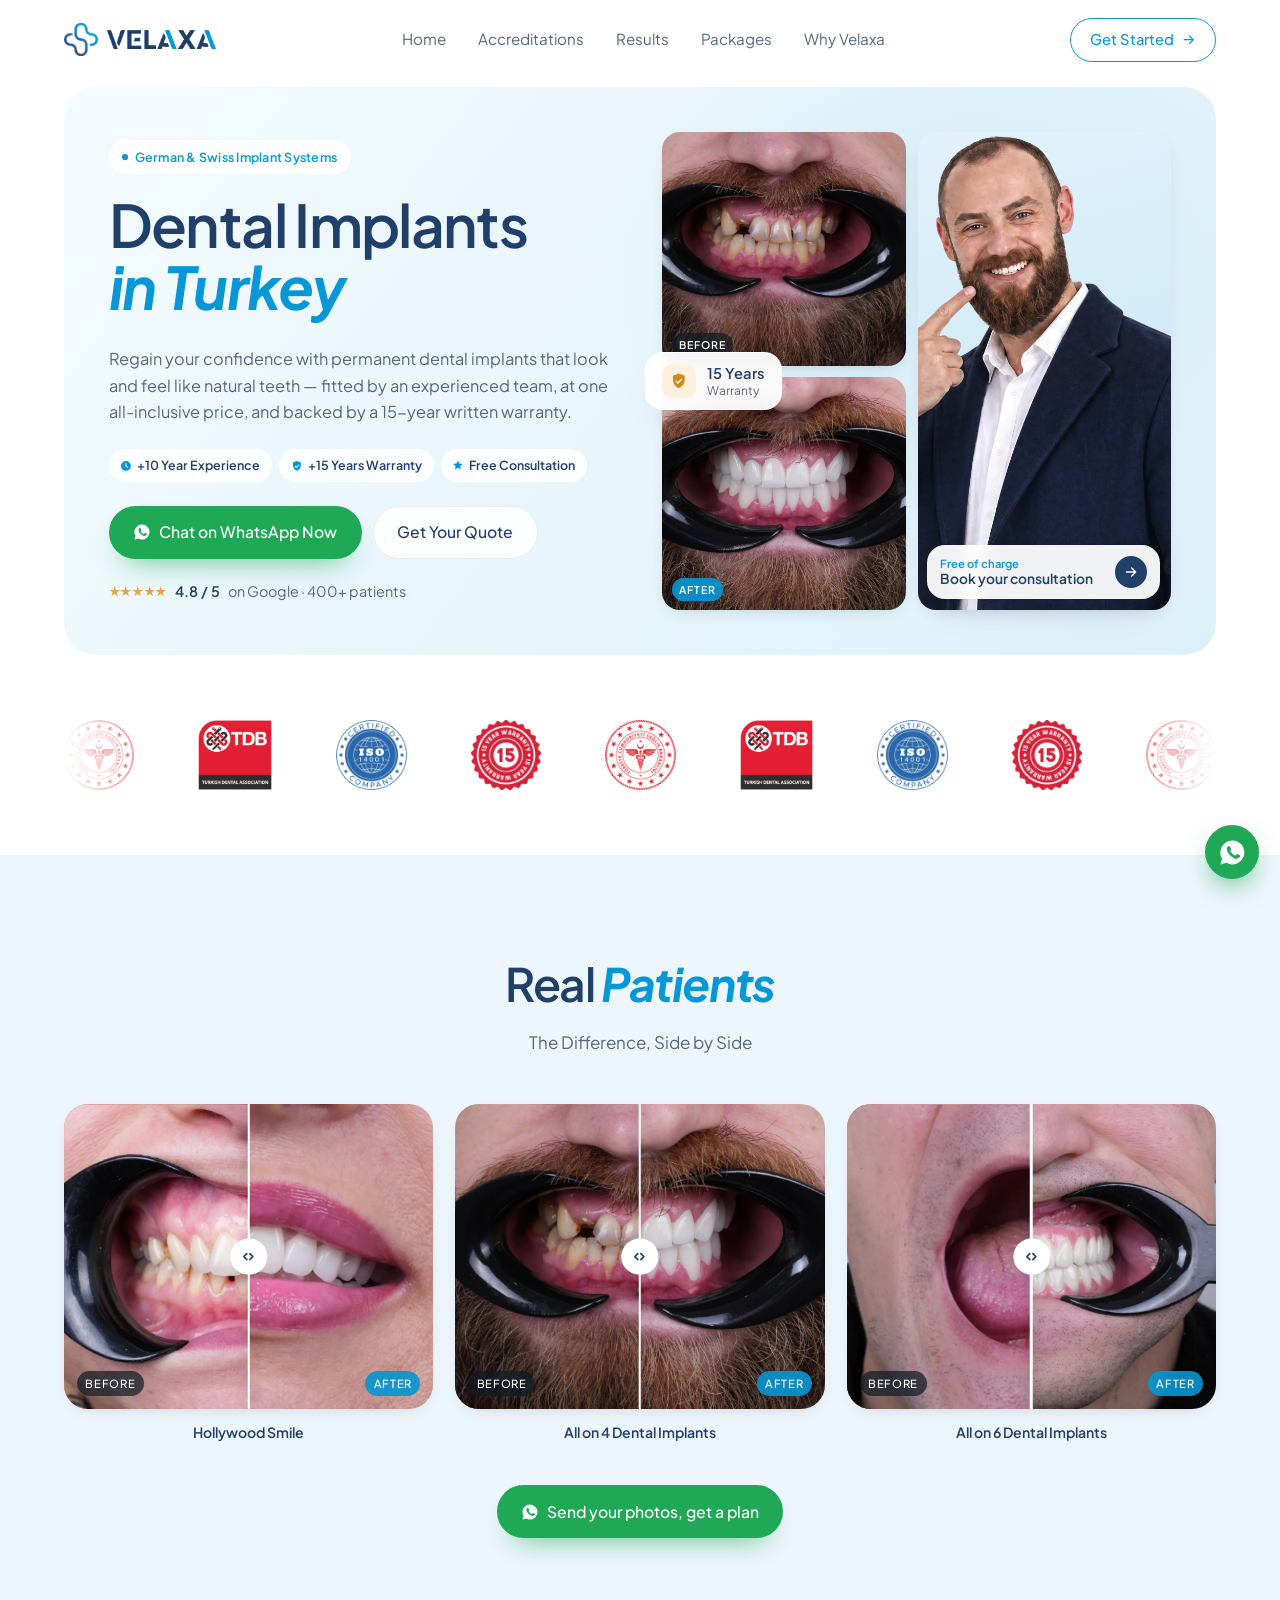
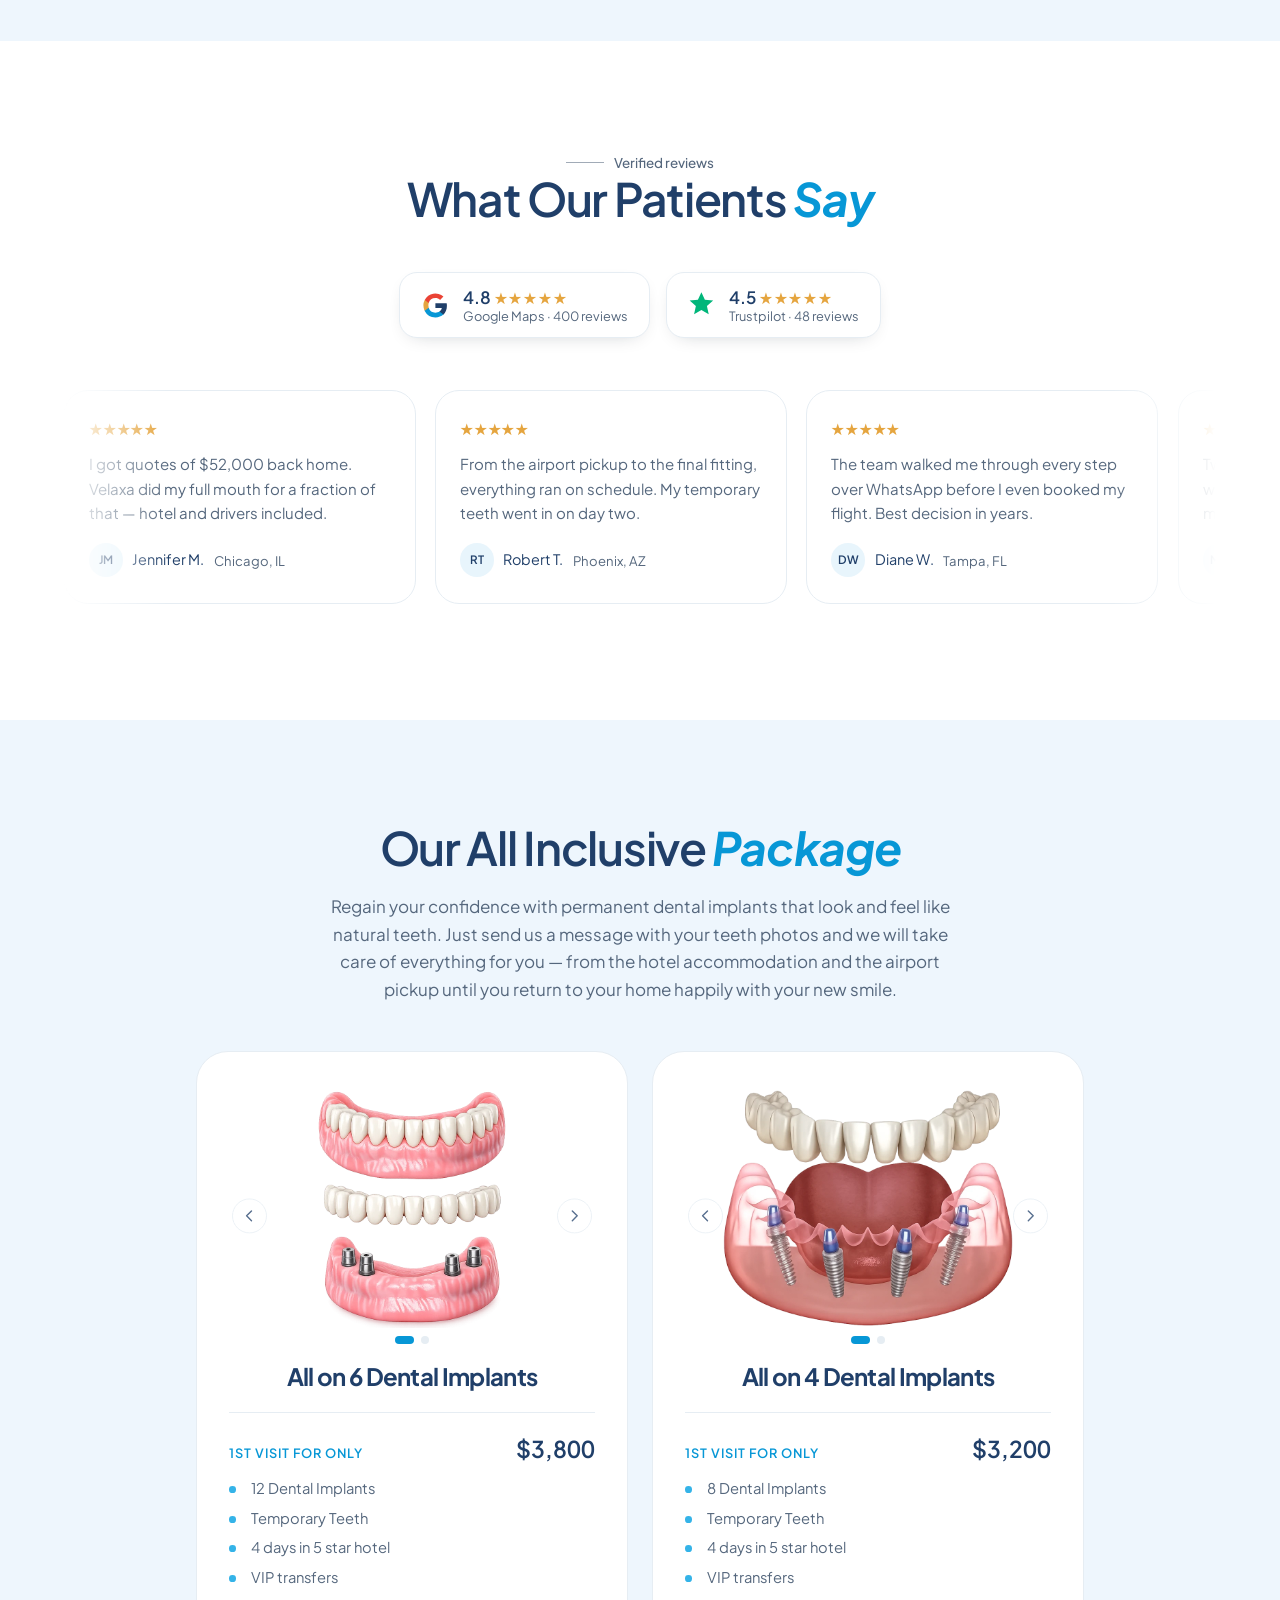
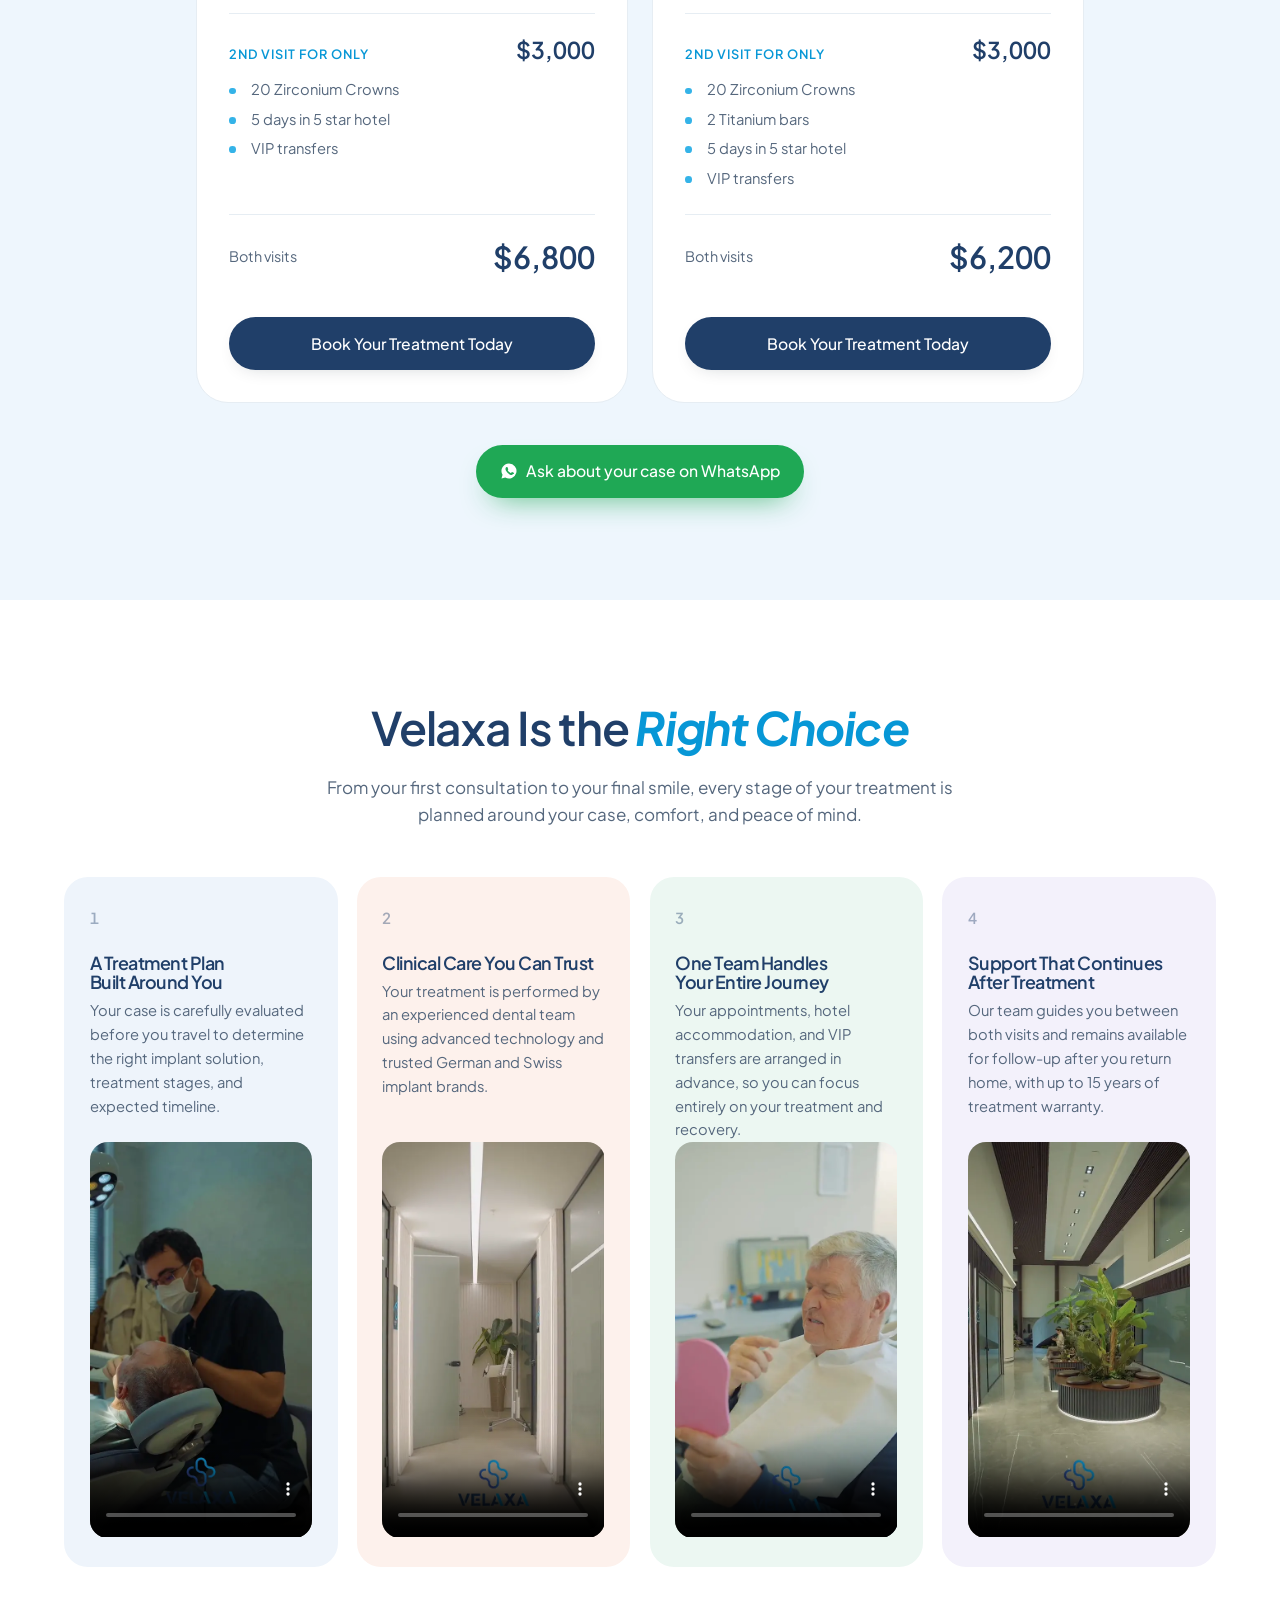
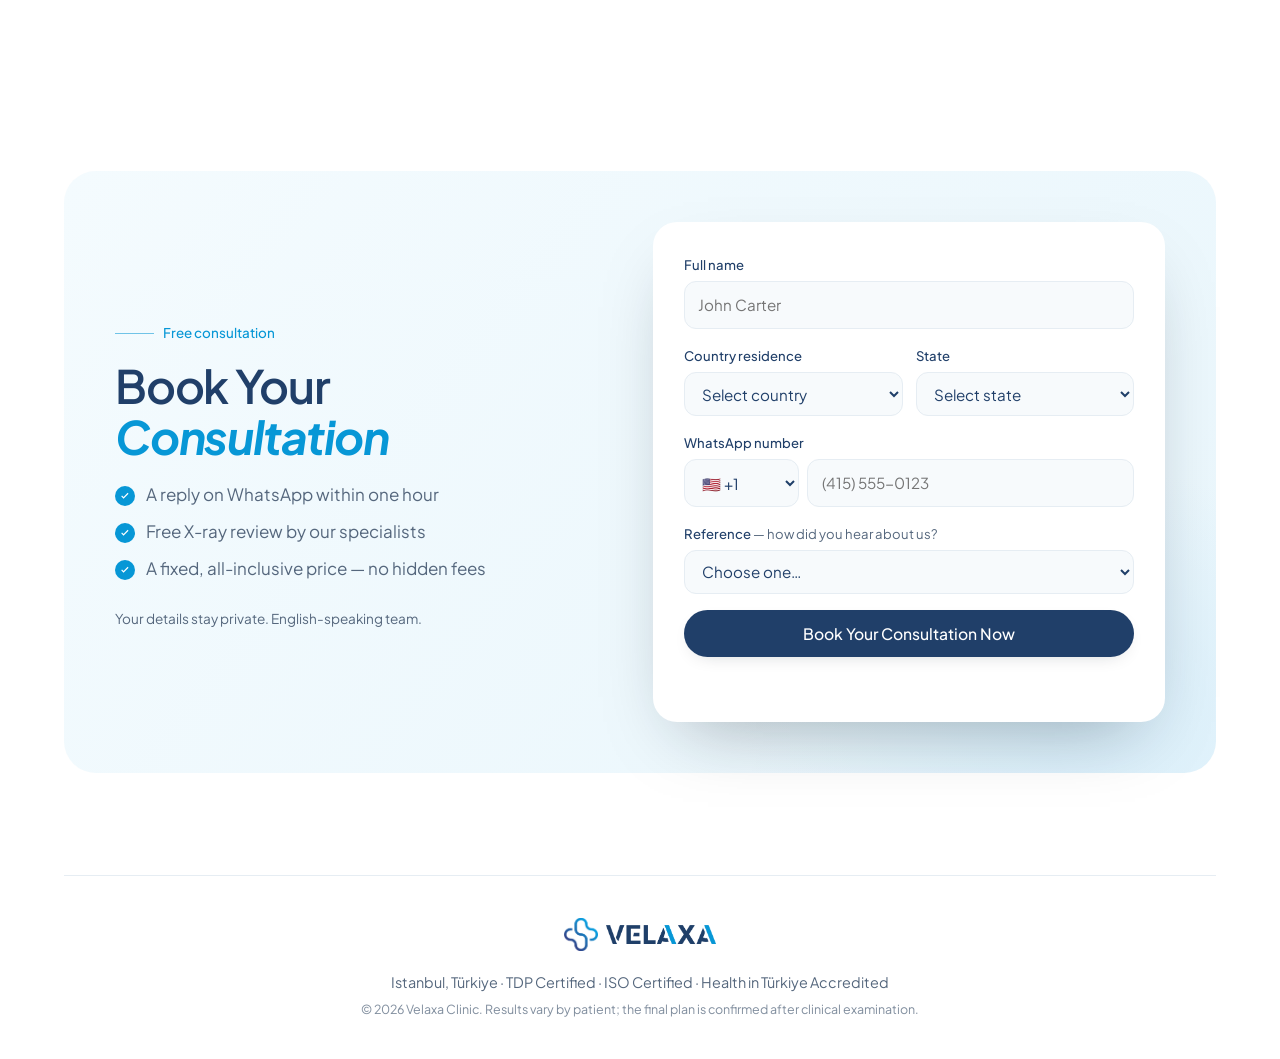
==== commit 7c7632b9: "Rebuild the hero: shorter, collage instead of the form, bigger headline" ====
--- a/index.html
+++ b/index.html
@@ -53,24 +53,16 @@
   <div class="shell">
     <div class="panel">
 
-      <!-- Cut-out patient shot. Swap the file and it keeps its place: the CSS
-           anchors it by height, not by the image's own framing. -->
-      <picture>
-        <!-- Hidden below 860px, so hand narrow screens a 1px placeholder rather
-             than a hero image they will never see. -->
-        <source media="(max-width: 860px)"
-                srcset="[data-uri]" />
-        <source srcset="assets/hero-patient.webp 1x, assets/hero-patient@2x.webp 2x" />
-        <img class="panel-photo" src="assets/hero-patient.webp"
-             width="900" height="934" decoding="async" fetchpriority="high"
-             alt="Velaxa patient smiling after dental implant treatment" />
-      </picture>
-
-      <p class="rule-label panel-label">Istanbul, Türkiye</p>
-
-      <!-- Booking card -->
-      <div class="hero-card">
+      <div class="hero-copy">
+        <p class="hero-badge">German &amp; Swiss Implant Systems</p>
+
         <h1>Dental Implants<br /><span class="accent">in Turkey</span></h1>
+
+        <p class="hero-lede">
+          Regain your confidence with permanent dental implants that look and feel like
+          natural teeth &mdash; fitted by an experienced team, at one all-inclusive price,
+          and backed by a 15-year written warranty.
+        </p>
 
         <ul class="card-points" role="list">
           <li>
@@ -83,70 +75,62 @@
           </li>
           <li>
             <svg viewBox="0 0 24 24" aria-hidden="true"><path d="m12 1 2.9 6.3 6.9.7-5.2 4.6 1.5 6.8L12 15.9l-6.1 3.5 1.5-6.8L2.2 8l6.9-.7L12 1Z"/></svg>
-            German and Swiss implants
+            Free Consultation
           </li>
         </ul>
 
-        <!-- Short lead form, per the brief. The Reference field lives on the
-             full form further down the page to keep this one short. -->
-        <form class="card-form lead-form" novalidate>
-          <p class="card-form-title">Book Your Consultation Now</p>
-
-          <div class="f">
-            <label for="h-name">Full name</label>
-            <input type="text" id="h-name" name="fullName" placeholder="John Carter" autocomplete="name" required />
-          </div>
-
-          <div class="f-row">
-            <div class="f">
-              <label for="h-country">Country residence</label>
-              <select id="h-country" name="country" data-country required>
-                <option value="" selected disabled>Select</option>
-              </select>
-            </div>
-            <div class="f state-f">
-              <label for="h-state">State</label>
-              <select id="h-state" name="state" data-state>
-                <option value="" selected disabled>Select</option>
-              </select>
-            </div>
-          </div>
-
-          <div class="f">
-            <label for="h-phone">WhatsApp number</label>
-            <div class="f-phone">
-              <select id="h-code" name="countryCode" data-code aria-label="Country code"></select>
-              <input type="tel" id="h-phone" name="whatsapp" placeholder="(415) 555-0123" autocomplete="tel" required />
-            </div>
-          </div>
-
-          <button type="submit" class="btn btn-dark btn-full">Book Your Consultation Now</button>
-          <p class="f-status" role="status" aria-live="polite"></p>
-        </form>
-
-        <div class="card-or"><span>or</span></div>
-
-        <a href="#" class="btn btn-wa btn-full" data-whatsapp>
-          <svg class="ico" viewBox="0 0 24 24" aria-hidden="true"><path d="M12 2a10 10 0 0 0-8.6 15.1L2 22l5-1.3A10 10 0 1 0 12 2Zm5.4 14.1c-.2.6-1.2 1.2-1.7 1.2-.4.1-1 .1-1.6-.1a13 13 0 0 1-5.9-5.2c-.6-1-1-2.1-.9-3 0-.8.5-1.5 1-1.9.2-.2.5-.3.7-.3h.5c.2 0 .4 0 .6.5l.8 2c.1.2.1.4 0 .6l-.4.6c-.2.2-.3.4-.1.7a9.6 9.6 0 0 0 3.8 3.4c.3.1.5.1.6-.1l.7-.9c.2-.3.4-.3.7-.2l1.9.9c.3.1.5.2.5.4 0 .1 0 .7-.2 1.4Z"/></svg>
-          Contact Us Now
+        <div class="hero-cta">
+          <a href="#" class="btn btn-wa" data-whatsapp>
+            <svg class="ico" viewBox="0 0 24 24" aria-hidden="true"><path d="M12 2a10 10 0 0 0-8.6 15.1L2 22l5-1.3A10 10 0 1 0 12 2Zm5.4 14.1c-.2.6-1.2 1.2-1.7 1.2-.4.1-1 .1-1.6-.1a13 13 0 0 1-5.9-5.2c-.6-1-1-2.1-.9-3 0-.8.5-1.5 1-1.9.2-.2.5-.3.7-.3h.5c.2 0 .4 0 .6.5l.8 2c.1.2.1.4 0 .6l-.4.6c-.2.2-.3.4-.1.7a9.6 9.6 0 0 0 3.8 3.4c.3.1.5.1.6-.1l.7-.9c.2-.3.4-.3.7-.2l1.9.9c.3.1.5.2.5.4 0 .1 0 .7-.2 1.4Z"/></svg>
+            Chat on WhatsApp Now
+          </a>
+          <a href="#book" class="btn btn-quote">Get Your Quote</a>
+        </div>
+
+        <p class="hero-rating">
+          <span class="stars" aria-hidden="true">&#9733;&#9733;&#9733;&#9733;&#9733;</span>
+          <strong>4.8 / 5</strong> on Google &middot; 400+ patients
+        </p>
+      </div>
+
+      <!-- Collage: the transformation on the left, a real patient on the right -->
+      <div class="hero-collage">
+        <figure class="col-shot col-before">
+          <img src="assets/cases/case2-before.webp" width="1120" height="924"
+               decoding="async" fetchpriority="high"
+               alt="A patient's teeth before implant treatment" />
+          <figcaption>Before</figcaption>
+        </figure>
+        <figure class="col-shot col-after">
+          <img src="assets/cases/case2-after.webp" width="1120" height="924"
+               decoding="async" fetchpriority="high"
+               alt="The same patient's teeth after implant treatment" />
+          <figcaption>After</figcaption>
+        </figure>
+
+        <div class="col-portrait">
+          <img src="assets/hero-patient.webp"
+               srcset="assets/hero-patient.webp 1x, assets/hero-patient@2x.webp 2x"
+               width="900" height="934" decoding="async" fetchpriority="high"
+               alt="Velaxa patient smiling after dental implant treatment" />
+        </div>
+
+        <div class="chip-card col-chip">
+          <span class="chip-ico ico-amber" aria-hidden="true">
+            <svg viewBox="0 0 24 24"><path d="M12 2 4 5v6c0 5 3.4 9.4 8 11 4.6-1.6 8-6 8-11V5l-8-3Zm-1.2 14.5-3.3-3.3 1.4-1.4 1.9 1.9 4.7-4.7 1.4 1.4-6.1 6.1Z"/></svg>
+          </span>
+          <span><strong>15 Years</strong><small>Warranty</small></span>
+        </div>
+
+        <a class="col-offer" href="#book">
+          <span>
+            <small>Free of charge</small>
+            <strong>Book your consultation</strong>
+          </span>
+          <span class="col-offer-go" aria-hidden="true">
+            <svg viewBox="0 0 24 24"><path d="M5 12h13M13 6l6 6-6 6" fill="none" stroke="currentColor" stroke-width="2" stroke-linecap="round" stroke-linejoin="round"/></svg>
+          </span>
         </a>
-      </div>
-
-      <!-- floating stat cards — wrapper only matters on mobile, where it becomes a row -->
-      <div class="chips">
-      <div class="chip-card chip-1">
-        <span class="chip-ico ico-amber" aria-hidden="true">
-          <svg viewBox="0 0 24 24"><path d="M12 2 4 5v6c0 5 3.4 9.4 8 11 4.6-1.6 8-6 8-11V5l-8-3Zm-1.2 14.5-3.3-3.3 1.4-1.4 1.9 1.9 4.7-4.7 1.4 1.4-6.1 6.1Z"/></svg>
-        </span>
-        <span><strong>15 Years</strong><small>Warranty</small></span>
-      </div>
-
-      <div class="chip-card chip-2">
-        <span class="chip-ico ico-mint" aria-hidden="true">
-          <svg viewBox="0 0 24 24"><path d="M12 2a4 4 0 0 0-2.4.8A4 4 0 0 0 4 7c0 3.3 1 5.4 1.6 8.6.4 2.3.6 4.4 1.8 5.1 1.5.9 2.3-1 2.6-3 .3-1.8.4-3.7 2-3.7s1.7 1.9 2 3.7c.3 2 1.1 3.9 2.6 3 1.2-.7 1.4-2.8 1.8-5.1C19 12.4 20 10.3 20 7a4 4 0 0 0-5.6-4.2A4 4 0 0 0 12 2Z"/></svg>
-        </span>
-        <span><strong>Velaxa</strong><small>Istanbul, Türkiye</small></span>
-      </div>
       </div>
 
     </div>
--- a/css/style.css
+++ b/css/style.css
@@ -185,117 +185,142 @@
 .nav-toggle[aria-expanded="true"] span:nth-child(2) { opacity: 0; }
 .nav-toggle[aria-expanded="true"] span:nth-child(3) { transform: translateY(-0.44rem) rotate(-45deg); }
 
-/* ════════════════ HERO PANEL ════════════════ */
+/* ════════════════ HERO ════════════════ */
 .hero { padding-block: 0.5rem 0; }
 
 .panel {
   position: relative;
-  /* Column flow: the label sits at the top, the card takes the space below and
-     centres itself there with auto margins — so the two can never collide,
-     however short the viewport gets. */
-  display: flex; flex-direction: column; align-items: flex-start;
-  padding: 2.4rem 3rem 3rem;
+  display: grid;
+  grid-template-columns: 1fr 1fr;
+  gap: clamp(1.8rem, 3.5vw, 3.2rem);
+  align-items: center;
+  padding: clamp(2rem, 3.5vw, 3.2rem);
   border-radius: var(--r-xl);
   overflow: hidden;
-  min-height: 90vh;
-  min-height: 90dvh;
-}
-
-/* The wash lives on a pseudo-element so its bottom edge can dissolve into the
-   page without fading the card and chips sitting on top of it. */
+  min-height: 34rem;
+}
+
+/* The wash sits on a pseudo-element so its bottom edge can dissolve into the
+   page without fading the content on top of it. */
 .panel::before {
   content: ""; position: absolute; inset: 0; z-index: 0;
   border-radius: inherit;
   background:
-    radial-gradient(34rem 26rem at 72% 38%, #d3ebf8 0%, transparent 70%),
+    radial-gradient(32rem 24rem at 78% 30%, #d3ebf8 0%, transparent 70%),
     linear-gradient(128deg, #f4fbfe 0%, #e9f6fc 46%, #dcf0fa 100%);
-  -webkit-mask-image: linear-gradient(to bottom, #000 0%, #000 64%, transparent 100%);
-  mask-image: linear-gradient(to bottom, #000 0%, #000 64%, transparent 100%);
-}
-
-/* Cut-out subject, scaled past the panel so he rises out of the bottom edge and
-   gets cropped there — the framing the reference uses. Sized by height only, so
-   the aspect ratio holds and any replacement cut-out lands the same way.
-   `top` anchors the head; overflow:hidden on .panel does the cropping. */
-/* <picture> must not become a flex item in the panel's column — the img inside
-   is absolutely positioned, so the wrapper should have no box of its own. */
-.panel picture { display: contents; }
-
-.panel-photo {
-  position: absolute; z-index: 1;
-  /* Half-body cut-out: it already ends at the waist, so it needs far less
-     scale than a full-length shot to read at the same head size. */
-  top: 7%; bottom: auto; left: 50%;
-  height: 118%; width: auto;
-  transform: translateX(-24%);
-  pointer-events: none;
-}
-
-/* White veil rising from the panel floor, so the subject dissolves upward
-   instead of ending on the hard crop line. Sits above the photo (z-index 1)
-   but below the card and chips (z-index 4). */
-.panel::after {
-  content: ""; position: absolute; inset: auto 0 0 0; z-index: 2;
-  height: 36%; pointer-events: none;
-  background: linear-gradient(to top,
-    #fff 0%,
-    rgba(255, 255, 255, 0.92) 26%,
-    rgba(255, 255, 255, 0.6) 55%,
-    transparent 100%);
-}
-
-/* margin-bottom is the guaranteed minimum gap; the card's auto margin adds
-   whatever slack is left over */
-.panel-label { position: relative; z-index: 3; margin: 0 0 2.5rem; }
-
-/* Booking card */
-.hero-card {
-  position: relative; z-index: 4;
-  margin: auto 0;
-  width: min(27rem, 46%);
-  background: rgba(255, 255, 255, 0.93);
+}
+
+/* ── Left column ── */
+.hero-copy { position: relative; z-index: 2; }
+
+.hero-badge {
+  display: inline-flex; align-items: center; gap: 0.55em;
+  font-size: 0.78rem; font-weight: 600; letter-spacing: 0.02em;
+  color: var(--sky);
+  background: rgba(255, 255, 255, 0.8);
+  border: 1px solid rgba(255, 255, 255, 0.95);
+  border-radius: 999px; padding: 0.45em 1em;
+  margin: 0 0 1.3rem;
+}
+.hero-badge::before {
+  content: ""; width: 0.45em; height: 0.45em;
+  border-radius: 50%; background: currentColor;
+}
+
+.hero-copy h1 {
+  font-size: clamp(2.5rem, 4.6vw, 4rem);
+  line-height: 1.04;
+  margin-bottom: 0.5em;
+}
+.hero-lede {
+  font-size: 1.02rem; max-width: 32em;
+  margin-bottom: 1.5rem;
+}
+
+.card-points { display: flex; flex-wrap: wrap; gap: 0.45rem; margin: 0 0 1.5rem; padding: 0; list-style: none; }
+.card-points li {
+  display: inline-flex; align-items: center; gap: 0.42em;
+  font-size: 0.78rem; font-weight: 600; color: var(--ink);
+  background: rgba(255, 255, 255, 0.8);
+  border: 1px solid rgba(255, 255, 255, 0.95);
+  border-radius: 999px; padding: 0.4em 0.85em;
+}
+.card-points svg { width: 0.95em; height: 0.95em; fill: var(--sky); flex: none; }
+
+.hero-cta { display: flex; flex-wrap: wrap; gap: 0.7rem; margin-bottom: 1.3rem; }
+.btn-quote {
+  background: rgba(255, 255, 255, 0.85);
+  color: var(--ink); border-color: var(--line);
+}
+.btn-quote:hover { background: var(--white); border-color: var(--sky); color: var(--sky); }
+
+.hero-rating { display: flex; align-items: center; flex-wrap: wrap; gap: 0.15rem 0.5rem; font-size: 0.9rem; margin: 0; }
+.hero-rating strong { color: var(--ink); font-weight: 600; white-space: nowrap; }
+
+/* ── Right column: the transformation, then the person ── */
+.hero-collage {
+  position: relative; z-index: 2;
+  display: grid;
+  grid-template-columns: 1fr 1.04fr;
+  grid-template-rows: 1fr 1fr;
+  gap: 0.7rem;
+  aspect-ratio: 1 / 0.94;
+}
+.col-shot {
+  position: relative; margin: 0;
+  border-radius: var(--r); overflow: hidden;
+  box-shadow: var(--shadow-s);
+}
+.col-shot img { width: 100%; height: 100%; object-fit: cover; }
+.col-shot figcaption {
+  position: absolute; left: 0.6rem; bottom: 0.6rem;
+  font-size: 0.66rem; font-weight: 600; letter-spacing: 0.08em;
+  text-transform: uppercase; color: var(--white);
+  background: rgba(14, 26, 36, 0.66);
+  padding: 0.28em 0.7em; border-radius: 999px;
+}
+.col-after figcaption { background: rgba(7, 151, 214, 0.9); }
+.col-before { grid-area: 1 / 1 / 2 / 2; }
+.col-after { grid-area: 2 / 1 / 3 / 2; }
+
+.col-portrait {
+  grid-area: 1 / 2 / 3 / 3;
+  border-radius: var(--r);
+  overflow: hidden;
+  background: linear-gradient(165deg, #e2f2fb, #c2e3f6);
+  box-shadow: var(--shadow-s);
+}
+.col-portrait img {
+  width: 100%; height: 100%;
+  object-fit: cover; object-position: 50% 12%;
+}
+
+/* Floating badge straddling the before/after seam, as on the reference */
+.col-chip { top: 46%; left: -1.1rem; }
+
+.col-offer {
+  position: absolute; z-index: 3;
+  left: 52%; right: 0.7rem; bottom: 0.7rem;
+  display: flex; align-items: center; justify-content: space-between; gap: 0.8rem;
+  background: rgba(255, 255, 255, 0.94);
   backdrop-filter: blur(8px);
-  border-radius: var(--r-lg);
-  padding: 1.9rem 1.9rem;
-  box-shadow: var(--shadow-l);
-}
-.hero-card h1 { font-size: clamp(1.75rem, 2.2vw, 2.15rem); margin-bottom: 0.85rem; }
-
-.card-points { display: flex; flex-wrap: wrap; gap: 0.4rem; margin: 0 0 1.15rem; padding: 0; list-style: none; }
-.card-points li {
-  display: inline-flex; align-items: center; gap: 0.4em;
-  font-size: 0.73rem; font-weight: 500; color: var(--ink);
-  background: var(--sky-soft); border-radius: 999px;
-  padding: 0.34em 0.7em;
-}
-.card-points svg { width: 0.95em; height: 0.95em; fill: var(--sky); flex: none; }
-
-/* Short lead form inside the hero card — tighter than the full form below */
-.card-form-title {
-  font-size: 0.92rem; font-weight: 600; color: var(--ink);
-  margin: 0 0 0.6rem;
-}
-.hero-card .f { margin-bottom: 0.55rem; }
-.hero-card .f label { font-size: 0.73rem; margin-bottom: 0.18rem; }
-.hero-card .f input,
-.hero-card .f select { font-size: 0.86rem; padding: 0.52em 0.7em; }
-.hero-card .f-row { gap: 0.55rem; }
-.hero-card .f-phone { grid-template-columns: 7.4rem 1fr; gap: 0.4rem; }
-.hero-card .btn { font-size: 0.9rem; padding: 0.68em 1.2em; }
-.hero-card .f-status { font-size: 0.8rem; margin-top: 0.5rem; }
-.hero-card .f-status:empty { display: none; }
-
-/* "or" divider between the form and the WhatsApp shortcut */
-.card-or {
-  display: flex; align-items: center; gap: 0.7rem;
-  margin: 0.65rem 0; color: var(--ink-2); font-size: 0.76rem;
-}
-.card-or::before, .card-or::after {
-  content: ""; flex: 1; height: 1px; background: var(--line);
-}
-
-/* Floating stat cards. --px/--py are written by the pointer parallax in JS;
-   the long ease-out is what makes the drift feel like it has weight. */
+  border-radius: var(--r);
+  padding: 0.7rem 0.8rem;
+  box-shadow: var(--shadow-m);
+  transition: transform 0.2s ease;
+}
+.col-offer:hover { transform: translateY(-2px); }
+.col-offer span:first-child { display: flex; flex-direction: column; line-height: 1.25; min-width: 0; }
+.col-offer small { font-size: 0.7rem; color: var(--sky); font-weight: 600; }
+.col-offer strong { font-size: 0.86rem; color: var(--ink); font-weight: 600; }
+.col-offer-go {
+  display: grid; place-items: center; flex: none;
+  width: 2rem; height: 2rem; border-radius: 50%;
+  background: var(--ink); color: var(--white);
+}
+.col-offer-go svg { width: 1rem; height: 1rem; }
+
+/* Floating stat cards (shared with the collage badge) */
 .chip-card {
   position: absolute; z-index: 4;
   transform: translate3d(var(--px, 0px), var(--py, 0px), 0);
@@ -303,26 +328,21 @@
   will-change: transform;
   display: flex; align-items: center; gap: 0.7rem;
   background: rgba(255, 255, 255, 0.94);
-  backdrop-filter: blur(8px);
+  backdrop-filter: blur(10px);
+  border: 1px solid rgba(255, 255, 255, 0.95);
   border-radius: var(--r);
-  padding: 0.72rem 1rem;
+  padding: 0.7rem 1rem;
   box-shadow: var(--shadow-m);
 }
 .chip-card span:last-child { display: flex; flex-direction: column; line-height: 1.25; }
-.chip-card strong { color: var(--ink); font-weight: 600; font-size: 0.95rem; }
-.chip-card small { color: var(--ink-2); font-size: 0.78rem; }
+.chip-card strong { color: var(--ink); font-weight: 600; font-size: 0.92rem; }
+.chip-card small { color: var(--ink-2); font-size: 0.75rem; }
 .chip-ico {
   display: grid; place-items: center; flex: none;
-  width: 2.2rem; height: 2.2rem; border-radius: 10px;
-}
-.chip-ico svg { width: 1.15rem; height: 1.15rem; }
+  width: 2.1rem; height: 2.1rem; border-radius: 10px;
+}
+.chip-ico svg { width: 1.1rem; height: 1.1rem; }
 .ico-amber { background: #fdf0dc; } .ico-amber svg { fill: #d08a1f; }
-.ico-mint  { background: #e4f4ee; } .ico-mint  svg { fill: #2f8f6b; }
-/* The wrapper is layout-neutral here so each chip keeps its own placement.
-   Positions assume a photo fills the right half — they sit over it. */
-.chips { display: contents; }
-.chip-1 { top: 38%; right: 11%; }
-.chip-2 { top: 56%; right: 18%; }
 
 /* ════════════════ CERTIFICATION MARQUEE ════════════════ */
 /* No heading here — the badges speak for themselves, so the band only needs
@@ -683,21 +703,20 @@
 @media (max-width: 1100px) {
   .tile-grid { grid-template-columns: repeat(2, 1fr); }
   .panel { padding: 2.2rem 2rem 2.5rem; }
-  .hero-card { width: min(24rem, 52%); padding: 1.7rem 1.6rem; }
-  .chip-1 { right: 3%; } .chip-2 { right: 8%; }
+  .col-chip { left: -0.6rem; }
 }
 
 @media (max-width: 860px) {
   /* Hero stacks: label → card → photo, chips ride the photo band */
-  /* Stacked layout: the cut-out and the floating chips have nowhere useful to
-     sit once the card goes full width, so the hero is the booking card alone. */
-  .panel { display: block; min-height: 0; padding: 1.6rem 1.4rem; border-radius: var(--r-lg); }
-  .panel-label { margin-bottom: 1.2rem; }
-  .hero-card {
-    width: 100%; margin: 0;
-    padding: 1.8rem 1.6rem; box-shadow: var(--shadow-m);
+  /* Copy first, collage under it */
+  .panel {
+    grid-template-columns: 1fr; min-height: 0;
+    padding: 1.8rem 1.4rem; border-radius: var(--r-lg);
   }
-  .panel-photo, .chips { display: none; }
+  .hero-collage { aspect-ratio: 1 / 0.95; max-width: 30rem; margin-inline: auto; }
+  .col-chip { left: -0.4rem; top: 44%; }
+  /* the right column is too narrow for the bar once stacked */
+  .col-offer { left: 0.7rem; right: 0.7rem; }
 
   .ba-grid { grid-template-columns: 1fr; max-width: 30rem; margin-inline: auto; }
   .ba-grid { margin-bottom: 1.4rem; }
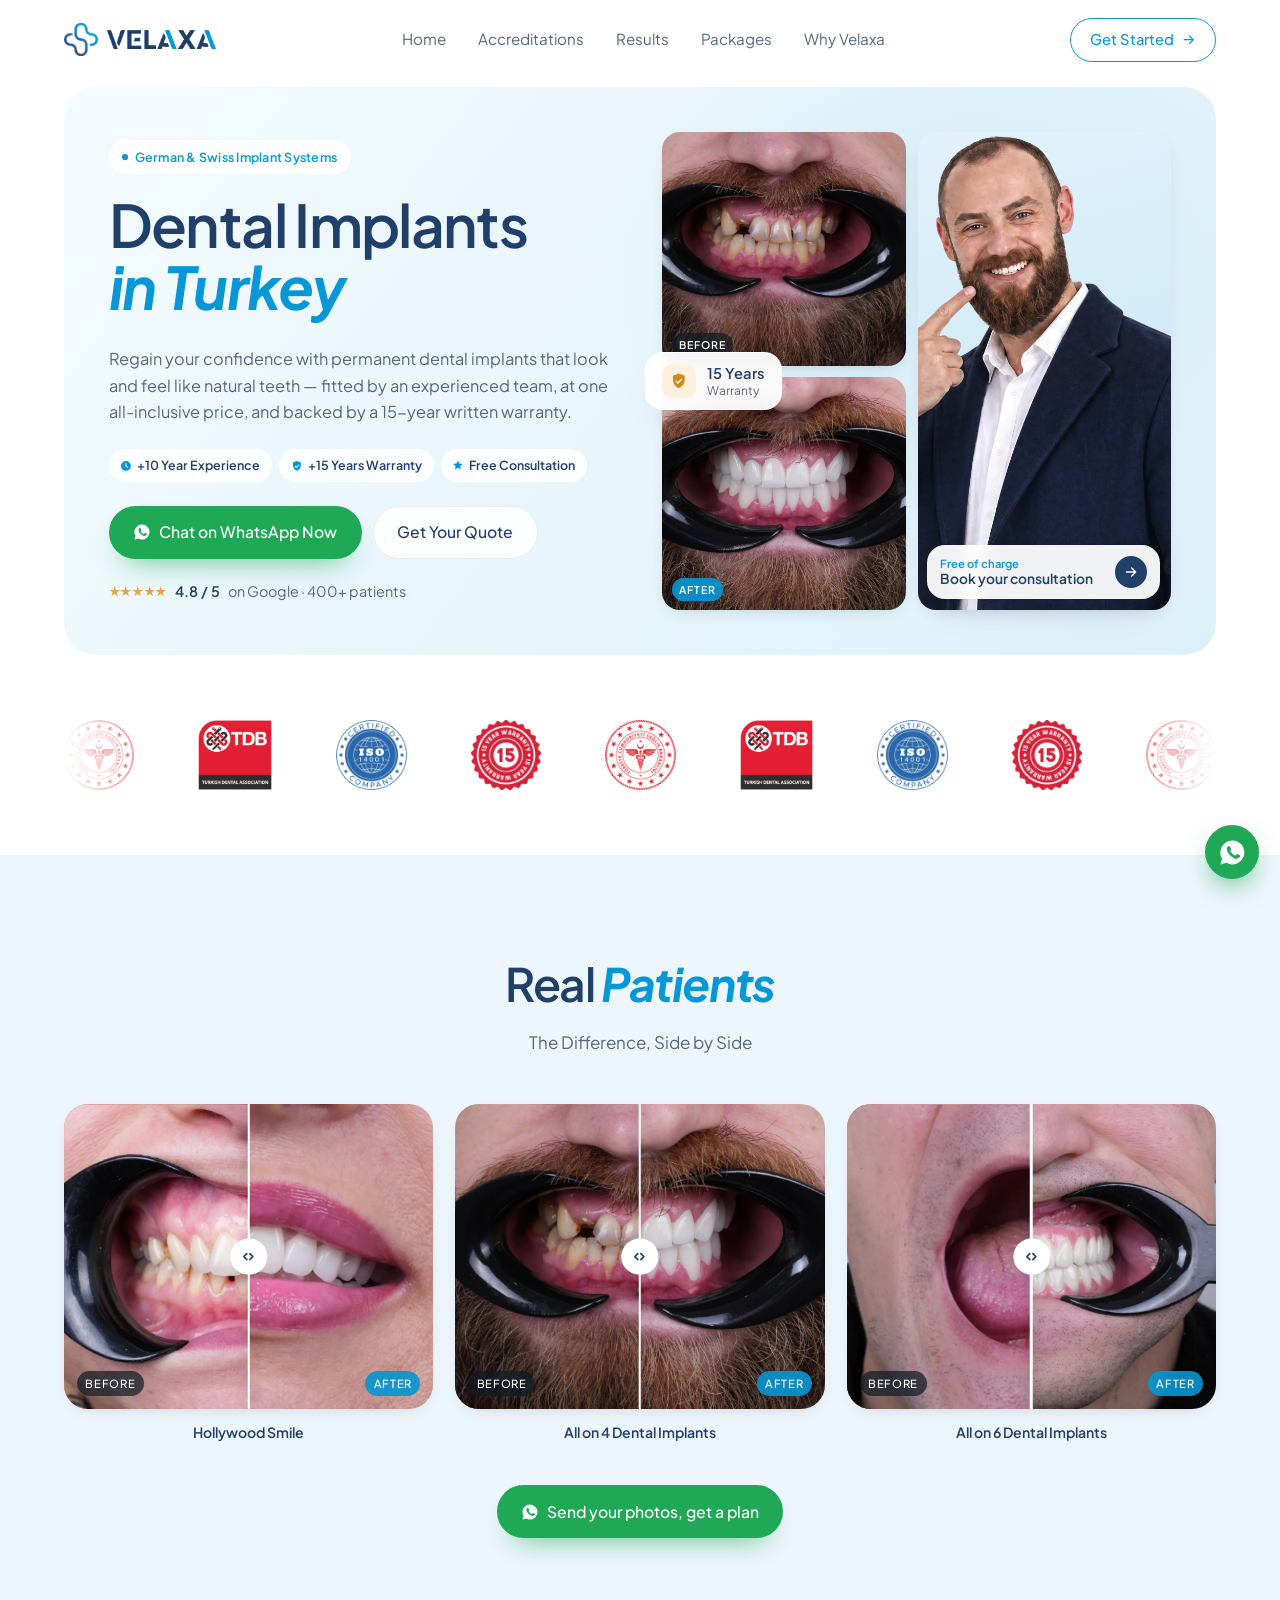
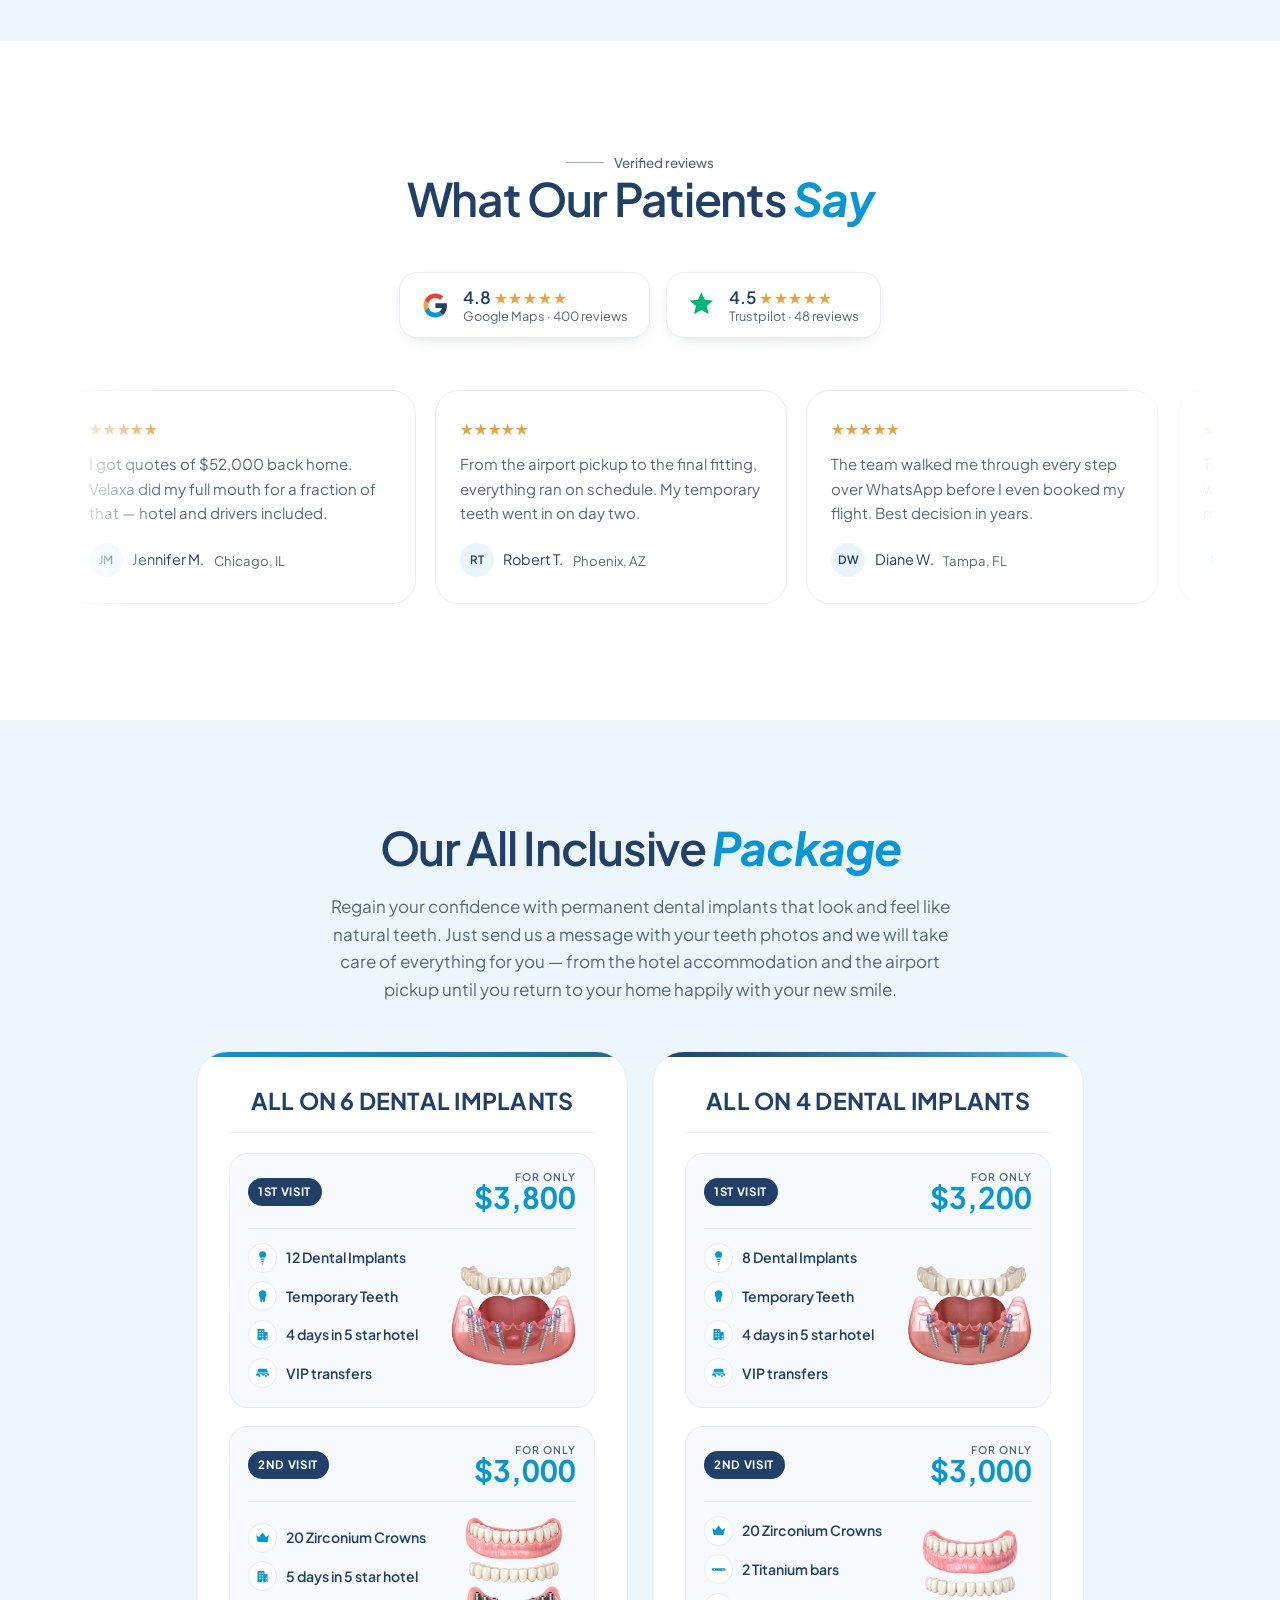
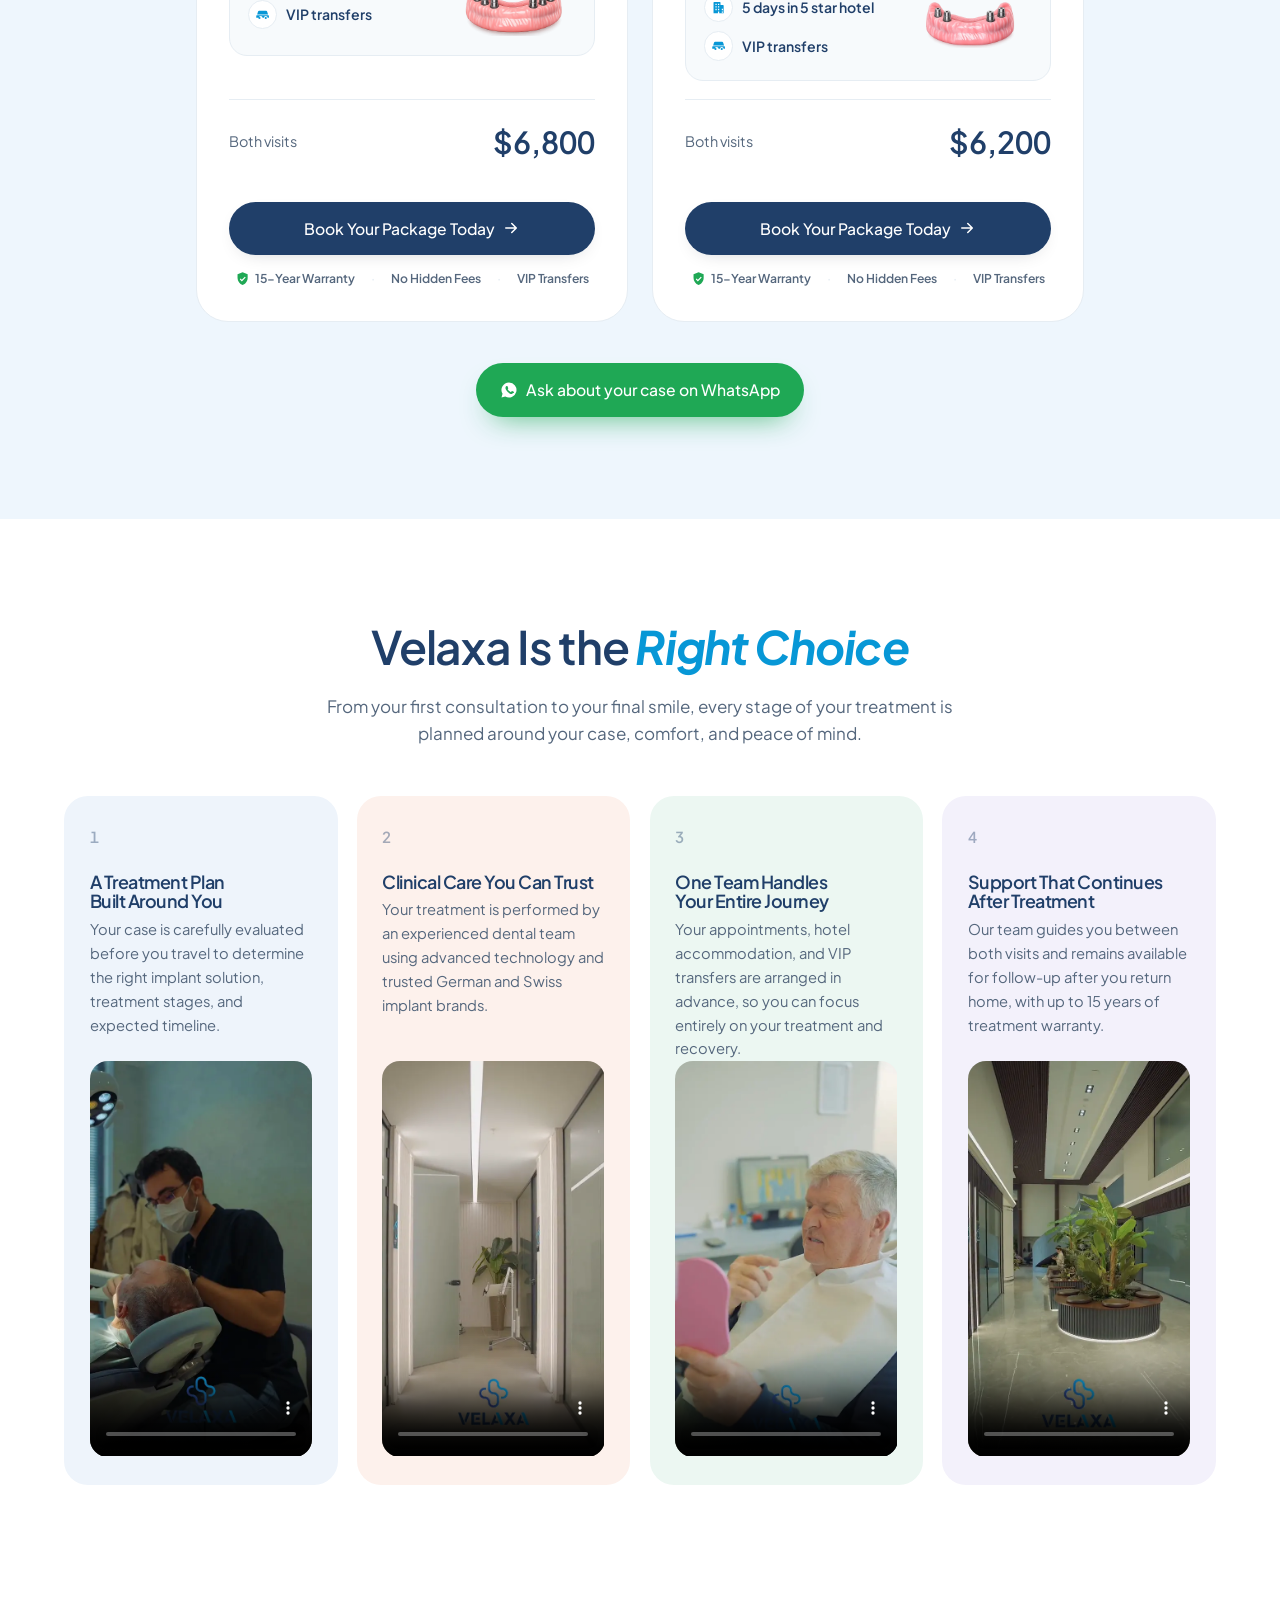
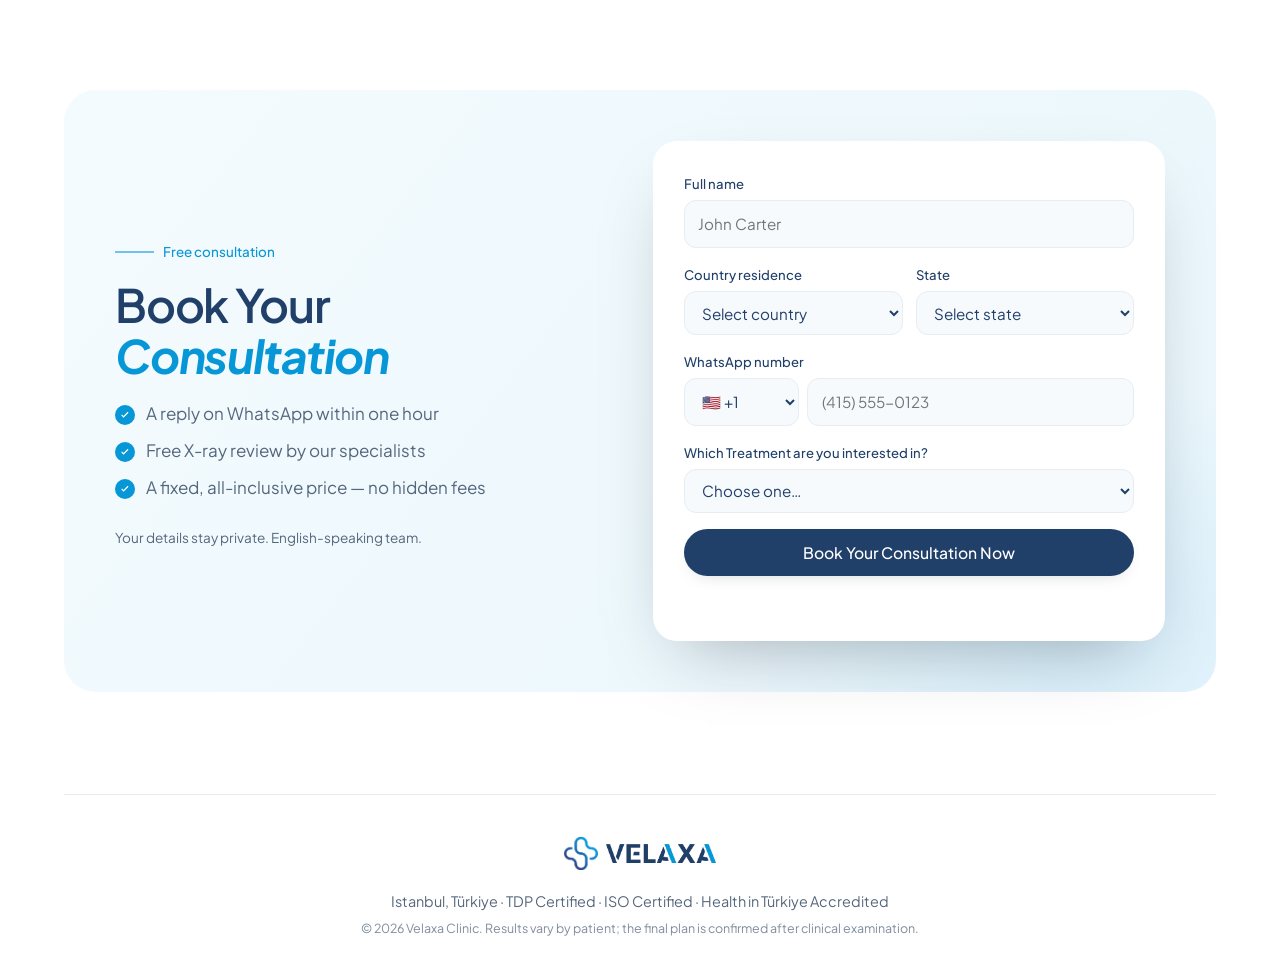
==== commit f49acc4e: "Mobile layout fixes, reference-style packages, treatment field, thank-you page with prefilled WhatsA" ====
--- a/index.html
+++ b/index.html
@@ -11,7 +11,8 @@
   <!-- Only the five faces the stylesheet actually uses: 400/500/600/700 + italic 700 -->
   <link href="https://fonts.googleapis.com/css2?family=Plus+Jakarta+Sans:ital,wght@0,400;0,500;0,600;0,700;1,700&display=swap" rel="stylesheet" />
 
-  <link rel="stylesheet" href="css/style.css" />
+  <!-- ?v= bumps the cache; raise it whenever style.css changes -->
+  <link rel="stylesheet" href="css/style.css?v=15" />
   <link rel="icon" href="assets/favicon.png" />
 
   <!-- The hero cut-out is the largest-contentful paint; start it with the HTML -->
@@ -281,78 +282,117 @@
         you return to your home happily with your new smile.</p>
     </header>
 
+    <!-- Each visit is its own priced panel, with the illustration for that stage
+         beside its inclusions. Illustration filenames are historical: the
+         "plan4-*" pair are the implants-in-jaw renders (a = 4 posts, b = 6) and
+         the "plan6-*" pair are the bridge-above-abutments renders (a = 4, b = 6),
+         so the 6-implant card correctly uses plan4-b and plan6-b. -->
     <div class="plan-grid">
-      <article class="plan">
-        <div class="plan-gallery" data-gallery>
-          <div class="plan-track" data-track>
-            <img class="plan-figure" src="assets/plan6-a.webp"
-                 width="567" height="700" loading="lazy" decoding="async" alt="Abutments fitted on the lower jaw, ready for a full-arch bridge" />
-            <img class="plan-figure" src="assets/plan6-b.webp"
-                 width="587" height="700" loading="lazy" decoding="async" alt="Abutments fitted on the lower jaw with the bridge above" />
-          </div>
-          <button class="gal-btn gal-prev" type="button" data-prev aria-label="Previous illustration">
-            <svg viewBox="0 0 24 24" aria-hidden="true"><path d="M15 5l-7 7 7 7" fill="none" stroke="currentColor" stroke-width="2" stroke-linecap="round" stroke-linejoin="round"/></svg>
-          </button>
-          <button class="gal-btn gal-next" type="button" data-next aria-label="Next illustration">
-            <svg viewBox="0 0 24 24" aria-hidden="true"><path d="M9 5l7 7-7 7" fill="none" stroke="currentColor" stroke-width="2" stroke-linecap="round" stroke-linejoin="round"/></svg>
-          </button>
-          <div class="gal-dots" data-dots></div>
-        </div>
+      <article class="plan plan-a">
         <h3>All on 6 Dental Implants</h3>
 
         <div class="visit">
-          <div class="visit-top"><span>1st visit for only</span><b>$3,800</b></div>
-          <ul role="list">
-            <li>12 Dental Implants</li><li>Temporary Teeth</li>
-            <li>4 days in 5 star hotel</li><li>VIP transfers</li>
-          </ul>
-        </div>
+          <div class="visit-top">
+            <span class="visit-tag">1st visit</span>
+            <span class="visit-price"><small>for only</small><b>$3,800</b></span>
+          </div>
+          <div class="visit-body">
+            <ul class="visit-list" role="list">
+              <li><span class="vi" aria-hidden="true"><svg viewBox="0 0 24 24"><path d="M12 2C8.8 2 6.4 3.9 6.4 6.6c0 1.6.5 2.6 1 3.9.2.6.4 1.2.5 1.9h8.2c.1-.7.3-1.3.5-1.9.5-1.3 1-2.3 1-3.9C17.6 3.9 15.2 2 12 2Zm-3.4 12 .5 1.7h5.8l.5-1.7H8.6Zm1 3.4.5 1.7h3.8l.5-1.7H9.6Zm1 3.4.9 2.7h.9l1-2.7h-2.8Z"/></svg></span>12 Dental Implants</li>
+              <li><span class="vi" aria-hidden="true"><svg viewBox="0 0 24 24"><path d="M12 2c-3.3 0-6 2.2-6 5.5 0 2.1.6 3.4 1.2 5.3.5 1.6.8 3.3 1 5.4.1 1.3.6 2.8 1.8 2.8 1.1 0 1.4-1.1 1.5-2.4.1-1.1.2-2.3.5-2.3s.4 1.2.5 2.3c.1 1.3.4 2.4 1.5 2.4 1.2 0 1.7-1.5 1.8-2.8.2-2.1.5-3.8 1-5.4.6-1.9 1.2-3.2 1.2-5.3C18 4.2 15.3 2 12 2Z"/></svg></span>Temporary Teeth</li>
+              <li><span class="vi" aria-hidden="true"><svg viewBox="0 0 24 24"><path d="M5 3h9a1 1 0 0 1 1 1v4h4a1 1 0 0 1 1 1v12H4V4a1 1 0 0 1 1-1Zm2 3v2h2V6H7Zm4 0v2h2V6h-2ZM7 10v2h2v-2H7Zm4 0v2h2v-2h-2Zm-4 4v2h2v-2H7Zm4 0v2h2v-2h-2Zm6 0v2h2v-2h-2Zm-6 4v3h2v-3h-2Zm6 0v2h2v-2h-2Z"/></svg></span>4 days in 5 star hotel</li>
+              <li><span class="vi" aria-hidden="true"><svg viewBox="0 0 24 24"><path d="M6.6 6h10.8a2 2 0 0 1 1.9 1.4L20.6 12H3.4l1.3-4.6A2 2 0 0 1 6.6 6ZM3 13h18a1 1 0 0 1 1 1v3h-2.1a2.9 2.9 0 0 0-5.8 0h-2.2a2.9 2.9 0 0 0-5.8 0H2v-3a1 1 0 0 1 1-1Z"/><circle cx="7" cy="17.4" r="1.7"/><circle cx="17" cy="17.4" r="1.7"/></svg></span>VIP transfers</li>
+            </ul>
+            <img class="visit-figure" src="assets/plan4-b.webp"
+                 width="869" height="700" loading="lazy" decoding="async"
+                 alt="Six implants placed in the lower jaw" />
+          </div>
+        </div>
+
         <div class="visit">
-          <div class="visit-top"><span>2nd visit for only</span><b>$3,000</b></div>
-          <ul role="list">
-            <li>20 Zirconium Crowns</li><li>5 days in 5 star hotel</li><li>VIP transfers</li>
-          </ul>
+          <div class="visit-top">
+            <span class="visit-tag">2nd visit</span>
+            <span class="visit-price"><small>for only</small><b>$3,000</b></span>
+          </div>
+          <div class="visit-body">
+            <ul class="visit-list" role="list">
+              <li><span class="vi" aria-hidden="true"><svg viewBox="0 0 24 24"><path d="M2 8l4.5 3L12 4l5.5 7L22 8l-2 11H4L2 8Z"/></svg></span>20 Zirconium Crowns</li>
+              <li><span class="vi" aria-hidden="true"><svg viewBox="0 0 24 24"><path d="M5 3h9a1 1 0 0 1 1 1v4h4a1 1 0 0 1 1 1v12H4V4a1 1 0 0 1 1-1Zm2 3v2h2V6H7Zm4 0v2h2V6h-2ZM7 10v2h2v-2H7Zm4 0v2h2v-2h-2Zm-4 4v2h2v-2H7Zm4 0v2h2v-2h-2Zm6 0v2h2v-2h-2Zm-6 4v3h2v-3h-2Zm6 0v2h2v-2h-2Z"/></svg></span>5 days in 5 star hotel</li>
+              <li><span class="vi" aria-hidden="true"><svg viewBox="0 0 24 24"><path d="M6.6 6h10.8a2 2 0 0 1 1.9 1.4L20.6 12H3.4l1.3-4.6A2 2 0 0 1 6.6 6ZM3 13h18a1 1 0 0 1 1 1v3h-2.1a2.9 2.9 0 0 0-5.8 0h-2.2a2.9 2.9 0 0 0-5.8 0H2v-3a1 1 0 0 1 1-1Z"/><circle cx="7" cy="17.4" r="1.7"/><circle cx="17" cy="17.4" r="1.7"/></svg></span>VIP transfers</li>
+            </ul>
+            <img class="visit-figure" src="assets/plan6-b.webp"
+                 width="587" height="700" loading="lazy" decoding="async"
+                 alt="A full-arch zirconium bridge above six fitted abutments" />
+          </div>
         </div>
 
         <div class="plan-total"><span>Both visits</span><b>$6,800</b></div>
-        <a href="#book" class="btn btn-dark btn-full">Book Your Treatment Today</a>
+        <a href="#book" class="btn btn-dark btn-full">
+          Book Your Package Today
+          <svg class="ico" viewBox="0 0 24 24" aria-hidden="true"><path d="M5 12h13M13 6l6 6-6 6" fill="none" stroke="currentColor" stroke-width="2" stroke-linecap="round" stroke-linejoin="round"/></svg>
+        </a>
+        <p class="plan-trust">
+          <span class="pt-warranty">
+            <svg viewBox="0 0 24 24" aria-hidden="true"><path d="M12 2 4 5v6c0 5 3.4 9.4 8 11 4.6-1.6 8-6 8-11V5l-8-3Zm-1.2 14.5-3.3-3.3 1.4-1.4 1.9 1.9 4.7-4.7 1.4 1.4-6.1 6.1Z"/></svg>
+            15-Year Warranty
+          </span>
+          <span>No Hidden Fees</span>
+          <span>VIP Transfers</span>
+        </p>
       </article>
 
-      <article class="plan">
-        <div class="plan-gallery" data-gallery>
-          <div class="plan-track" data-track>
-            <img class="plan-figure" src="assets/plan4-a.webp"
-                 width="860" height="700" loading="lazy" decoding="async" alt="Cutaway view of implants supporting a full-arch bridge" />
-            <img class="plan-figure" src="assets/plan4-b.webp"
-                 width="869" height="700" loading="lazy" decoding="async" alt="Cutaway view of implants supporting a full-arch bridge" />
-          </div>
-          <button class="gal-btn gal-prev" type="button" data-prev aria-label="Previous illustration">
-            <svg viewBox="0 0 24 24" aria-hidden="true"><path d="M15 5l-7 7 7 7" fill="none" stroke="currentColor" stroke-width="2" stroke-linecap="round" stroke-linejoin="round"/></svg>
-          </button>
-          <button class="gal-btn gal-next" type="button" data-next aria-label="Next illustration">
-            <svg viewBox="0 0 24 24" aria-hidden="true"><path d="M9 5l7 7-7 7" fill="none" stroke="currentColor" stroke-width="2" stroke-linecap="round" stroke-linejoin="round"/></svg>
-          </button>
-          <div class="gal-dots" data-dots></div>
-        </div>
+      <article class="plan plan-b">
         <h3>All on 4 Dental Implants</h3>
 
         <div class="visit">
-          <div class="visit-top"><span>1st visit for only</span><b>$3,200</b></div>
-          <ul role="list">
-            <li>8 Dental Implants</li><li>Temporary Teeth</li>
-            <li>4 days in 5 star hotel</li><li>VIP transfers</li>
-          </ul>
-        </div>
+          <div class="visit-top">
+            <span class="visit-tag">1st visit</span>
+            <span class="visit-price"><small>for only</small><b>$3,200</b></span>
+          </div>
+          <div class="visit-body">
+            <ul class="visit-list" role="list">
+              <li><span class="vi" aria-hidden="true"><svg viewBox="0 0 24 24"><path d="M12 2C8.8 2 6.4 3.9 6.4 6.6c0 1.6.5 2.6 1 3.9.2.6.4 1.2.5 1.9h8.2c.1-.7.3-1.3.5-1.9.5-1.3 1-2.3 1-3.9C17.6 3.9 15.2 2 12 2Zm-3.4 12 .5 1.7h5.8l.5-1.7H8.6Zm1 3.4.5 1.7h3.8l.5-1.7H9.6Zm1 3.4.9 2.7h.9l1-2.7h-2.8Z"/></svg></span>8 Dental Implants</li>
+              <li><span class="vi" aria-hidden="true"><svg viewBox="0 0 24 24"><path d="M12 2c-3.3 0-6 2.2-6 5.5 0 2.1.6 3.4 1.2 5.3.5 1.6.8 3.3 1 5.4.1 1.3.6 2.8 1.8 2.8 1.1 0 1.4-1.1 1.5-2.4.1-1.1.2-2.3.5-2.3s.4 1.2.5 2.3c.1 1.3.4 2.4 1.5 2.4 1.2 0 1.7-1.5 1.8-2.8.2-2.1.5-3.8 1-5.4.6-1.9 1.2-3.2 1.2-5.3C18 4.2 15.3 2 12 2Z"/></svg></span>Temporary Teeth</li>
+              <li><span class="vi" aria-hidden="true"><svg viewBox="0 0 24 24"><path d="M5 3h9a1 1 0 0 1 1 1v4h4a1 1 0 0 1 1 1v12H4V4a1 1 0 0 1 1-1Zm2 3v2h2V6H7Zm4 0v2h2V6h-2ZM7 10v2h2v-2H7Zm4 0v2h2v-2h-2Zm-4 4v2h2v-2H7Zm4 0v2h2v-2h-2Zm6 0v2h2v-2h-2Zm-6 4v3h2v-3h-2Zm6 0v2h2v-2h-2Z"/></svg></span>4 days in 5 star hotel</li>
+              <li><span class="vi" aria-hidden="true"><svg viewBox="0 0 24 24"><path d="M6.6 6h10.8a2 2 0 0 1 1.9 1.4L20.6 12H3.4l1.3-4.6A2 2 0 0 1 6.6 6ZM3 13h18a1 1 0 0 1 1 1v3h-2.1a2.9 2.9 0 0 0-5.8 0h-2.2a2.9 2.9 0 0 0-5.8 0H2v-3a1 1 0 0 1 1-1Z"/><circle cx="7" cy="17.4" r="1.7"/><circle cx="17" cy="17.4" r="1.7"/></svg></span>VIP transfers</li>
+            </ul>
+            <img class="visit-figure" src="assets/plan4-a.webp"
+                 width="860" height="700" loading="lazy" decoding="async"
+                 alt="Four implants placed in the lower jaw" />
+          </div>
+        </div>
+
         <div class="visit">
-          <div class="visit-top"><span>2nd visit for only</span><b>$3,000</b></div>
-          <ul role="list">
-            <li>20 Zirconium Crowns</li><li>2 Titanium bars</li>
-            <li>5 days in 5 star hotel</li><li>VIP transfers</li>
-          </ul>
+          <div class="visit-top">
+            <span class="visit-tag">2nd visit</span>
+            <span class="visit-price"><small>for only</small><b>$3,000</b></span>
+          </div>
+          <div class="visit-body">
+            <ul class="visit-list" role="list">
+              <li><span class="vi" aria-hidden="true"><svg viewBox="0 0 24 24"><path d="M2 8l4.5 3L12 4l5.5 7L22 8l-2 11H4L2 8Z"/></svg></span>20 Zirconium Crowns</li>
+              <li><span class="vi" aria-hidden="true"><svg viewBox="0 0 24 24"><path d="M3 10h18a2 2 0 0 1 0 4H3a2 2 0 0 1 0-4Zm2.2 1.2a.8.8 0 1 0 0 1.6.8.8 0 0 0 0-1.6Zm13.6 0a.8.8 0 1 0 0 1.6.8.8 0 0 0 0-1.6Z"/></svg></span>2 Titanium bars</li>
+              <li><span class="vi" aria-hidden="true"><svg viewBox="0 0 24 24"><path d="M5 3h9a1 1 0 0 1 1 1v4h4a1 1 0 0 1 1 1v12H4V4a1 1 0 0 1 1-1Zm2 3v2h2V6H7Zm4 0v2h2V6h-2ZM7 10v2h2v-2H7Zm4 0v2h2v-2h-2Zm-4 4v2h2v-2H7Zm4 0v2h2v-2h-2Zm6 0v2h2v-2h-2Zm-6 4v3h2v-3h-2Zm6 0v2h2v-2h-2Z"/></svg></span>5 days in 5 star hotel</li>
+              <li><span class="vi" aria-hidden="true"><svg viewBox="0 0 24 24"><path d="M6.6 6h10.8a2 2 0 0 1 1.9 1.4L20.6 12H3.4l1.3-4.6A2 2 0 0 1 6.6 6ZM3 13h18a1 1 0 0 1 1 1v3h-2.1a2.9 2.9 0 0 0-5.8 0h-2.2a2.9 2.9 0 0 0-5.8 0H2v-3a1 1 0 0 1 1-1Z"/><circle cx="7" cy="17.4" r="1.7"/><circle cx="17" cy="17.4" r="1.7"/></svg></span>VIP transfers</li>
+            </ul>
+            <img class="visit-figure" src="assets/plan6-a.webp"
+                 width="567" height="700" loading="lazy" decoding="async"
+                 alt="A full-arch zirconium bridge above four fitted abutments" />
+          </div>
         </div>
 
         <div class="plan-total"><span>Both visits</span><b>$6,200</b></div>
-        <a href="#book" class="btn btn-dark btn-full">Book Your Treatment Today</a>
+        <a href="#book" class="btn btn-dark btn-full">
+          Book Your Package Today
+          <svg class="ico" viewBox="0 0 24 24" aria-hidden="true"><path d="M5 12h13M13 6l6 6-6 6" fill="none" stroke="currentColor" stroke-width="2" stroke-linecap="round" stroke-linejoin="round"/></svg>
+        </a>
+        <p class="plan-trust">
+          <span class="pt-warranty">
+            <svg viewBox="0 0 24 24" aria-hidden="true"><path d="M12 2 4 5v6c0 5 3.4 9.4 8 11 4.6-1.6 8-6 8-11V5l-8-3Zm-1.2 14.5-3.3-3.3 1.4-1.4 1.9 1.9 4.7-4.7 1.4 1.4-6.1 6.1Z"/></svg>
+            15-Year Warranty
+          </span>
+          <span>No Hidden Fees</span>
+          <span>VIP Transfers</span>
+        </p>
       </article>
     </div>
 
@@ -470,8 +510,8 @@
         </div>
 
         <div class="f">
-          <label for="ref">Reference <span class="opt">— how did you hear about us?</span></label>
-          <select id="ref" name="reference" data-ref>
+          <label for="treatment">Which Treatment are you interested in?</label>
+          <select id="treatment" name="treatment" data-treatment>
             <option value="" selected>Choose one…</option>
           </select>
         </div>
@@ -501,6 +541,6 @@
   <svg viewBox="0 0 24 24" aria-hidden="true"><path d="M12 2a10 10 0 0 0-8.6 15.1L2 22l5-1.3A10 10 0 1 0 12 2Zm5.4 14.1c-.2.6-1.2 1.2-1.7 1.2-.4.1-1 .1-1.6-.1a13 13 0 0 1-5.9-5.2c-.6-1-1-2.1-.9-3 0-.8.5-1.5 1-1.9.2-.2.5-.3.7-.3h.5c.2 0 .4 0 .6.5l.8 2c.1.2.1.4 0 .6l-.4.6c-.2.2-.3.4-.1.7a9.6 9.6 0 0 0 3.8 3.4c.3.1.5.1.6-.1l.7-.9c.2-.3.4-.3.7-.2l1.9.9c.3.1.5.2.5.4 0 .1 0 .7-.2 1.4Z"/></svg>
 </a>
 
-<script src="js/main.js"></script>
+<script src="js/main.js?v=15"></script>
 </body>
 </html>
--- a/css/style.css
+++ b/css/style.css
@@ -523,73 +523,80 @@
 /* ════════════════ PACKAGES ════════════════ */
 .plan-grid { display: grid; grid-template-columns: repeat(2, minmax(0, 27rem)); justify-content: center; gap: 1.5rem; }
 .plan {
-  position: relative; background: var(--white);
+  position: relative; overflow: hidden; background: var(--white);
   border: 1px solid var(--line); border-radius: var(--r-xl);
   padding: 2.2rem 2rem 2rem;
   /* column + auto margin keeps both cards' totals and buttons on one line,
      even though the two plans list a different number of inclusions */
   display: flex; flex-direction: column;
 }
-/* A diagram sits above each title so the 4-vs-6 difference reads at a glance,
-   before anyone starts comparing the two lists. Contain, not cover: these are
-   technical illustrations and must not be cropped. */
-/* Two illustrations per package, flipped with the arrows. Every render was
-   normalised to the same subject height, so the arch stays the same size on
-   every slide and in both cards. */
-.plan-gallery {
-  position: relative; overflow: hidden; margin-bottom: 1.2rem;
-  touch-action: pan-y;      /* keep vertical scrolling, claim horizontal drags */
-  cursor: grab;
-}
-.plan-gallery:active { cursor: grabbing; }
-.plan-track { display: flex; transition: transform 0.4s cubic-bezier(0.22, 0.61, 0.36, 1); }
-.plan-figure {
-  flex: 0 0 100%;
-  display: block; width: 100%; height: 15rem;
+/* A ribbon along the top edge tells the two packages apart at a glance */
+.plan::before {
+  content: ""; position: absolute; inset: 0 0 auto; height: 5px;
+}
+.plan-a::before { background: linear-gradient(90deg, var(--sky), var(--teal)); }
+.plan-b::before { background: linear-gradient(90deg, var(--navy), var(--sky-2)); }
+
+.plan h3 {
+  font-size: clamp(1.15rem, 2.4vw, 1.45rem); font-weight: 700;
+  text-transform: uppercase; letter-spacing: 0.01em;
+  text-align: center; padding-bottom: 1.2rem; margin-bottom: 1.2rem;
+  border-bottom: 1px solid var(--line);
+}
+
+/* One priced panel per visit: tag + price on top, inclusions and the
+   illustration for that stage side by side underneath. */
+.visit {
+  background: var(--tint);
+  border: 1px solid var(--line); border-radius: var(--r);
+  padding: 1.1rem 1.1rem 1.2rem;
+  margin-bottom: 1.1rem;
+}
+.visit-top {
+  display: flex; justify-content: space-between; align-items: center; gap: 0.6rem;
+  padding-bottom: 0.9rem; margin-bottom: 0.9rem;
+  border-bottom: 1px solid var(--line);
+}
+.visit-tag {
+  flex: none;
+  background: var(--navy); color: var(--white);
+  border-radius: 999px; padding: 0.4em 0.9em;
+  font-size: 0.72rem; font-weight: 700; letter-spacing: 0.06em; text-transform: uppercase;
+}
+.visit-price { display: flex; flex-direction: column; align-items: flex-end; line-height: 1.05; }
+.visit-price small {
+  font-size: 0.66rem; font-weight: 600; letter-spacing: 0.1em;
+  text-transform: uppercase; color: var(--ink-2);
+}
+.visit-price b {
+  font-size: clamp(1.45rem, 3.4vw, 1.85rem); font-weight: 700;
+  color: var(--sky); font-variant-numeric: tabular-nums;
+}
+
+.visit-body { display: flex; align-items: center; gap: 0.6rem; }
+.visit-list { flex: 1 1 auto; min-width: 0; }
+.visit-list li {
+  display: flex; align-items: center; gap: 0.55rem;
+  font-size: 0.88rem; font-weight: 600; color: var(--ink);
+  margin-bottom: 0.55rem;
+}
+.visit-list li:last-child { margin-bottom: 0; }
+/* Circular chip per inclusion, mirroring the icon row in the reference */
+.vi {
+  flex: none; display: grid; place-items: center;
+  width: 1.85rem; height: 1.85rem; border-radius: 50%;
+  background: var(--white); border: 1px solid var(--line);
+}
+.vi svg { width: 0.95rem; height: 0.95rem; fill: var(--sky); }
+/* A fixed box, so both renders line up across visits and across cards even
+   though the source files have different aspect ratios. Contain, never crop:
+   these are technical illustrations. */
+.visit-figure {
+  flex: 0 0 38%; align-self: center;
+  width: 38%; height: 7.5rem;
   object-fit: contain;
-  /* the browser's native image drag would swallow the gesture */
-  pointer-events: none; user-select: none; -webkit-user-drag: none;
-}
-
-.gal-btn {
-  position: absolute; top: 50%; translate: 0 -50%;
-  display: grid; place-items: center;
-  width: 2.2rem; height: 2.2rem; padding: 0;
-  border: 1px solid var(--line); border-radius: 50%;
-  background: rgba(255, 255, 255, 0.92); color: var(--navy);
-  cursor: pointer; opacity: 0.75;
-  transition: opacity 0.2s ease, background 0.2s ease;
-}
-.gal-btn svg { width: 1.05rem; height: 1.05rem; }
-.gal-btn:hover { opacity: 1; background: var(--white); }
-.gal-prev { left: 0.2rem; }
-.gal-next { right: 0.2rem; }
-
-.gal-dots { display: flex; justify-content: center; gap: 0.4rem; margin-top: 0.5rem; }
-.gal-dots button {
-  width: 0.5rem; height: 0.5rem; padding: 0;
-  border: 0; border-radius: 50%; cursor: pointer;
-  background: var(--line);
-  transition: background 0.2s ease, width 0.2s ease;
-}
-.gal-dots button[aria-current="true"] { background: var(--sky); width: 1.2rem; border-radius: 999px; }
-
-@media (prefers-reduced-motion: reduce) {
-  .plan-track { transition: none; }
-}
-.plan h3 {
-  font-size: 1.5rem; font-weight: 700;
-  text-align: center; margin-bottom: 1.4rem;
-}
-.visit { border-top: 1px solid var(--line); padding-block: 1.1rem; }
-.visit-top { display: flex; justify-content: space-between; align-items: baseline; margin-bottom: 0.6rem; }
-.visit-top span { font-size: 0.8rem; font-weight: 600; letter-spacing: 0.08em; text-transform: uppercase; color: var(--sky); }
-.visit-top b { font-size: 1.45rem; font-weight: 600; color: var(--ink); font-variant-numeric: tabular-nums; }
-.visit ul li { position: relative; padding-left: 1.4rem; font-size: 0.92rem; margin-bottom: 0.35rem; }
-.visit ul li::before {
-  content: ""; position: absolute; left: 0; top: 0.62em;
-  width: 0.42rem; height: 0.42rem; border-radius: 50%; background: var(--sky-2);
-}
+}
+
 .plan-total {
   display: flex; justify-content: space-between; align-items: center;
   border-top: 1px solid var(--line); padding-block: 1.1rem;
@@ -597,6 +604,19 @@
 }
 .plan-total span { font-size: 0.9rem; }
 .plan-total b { font-size: 1.9rem; font-weight: 600; color: var(--ink); font-variant-numeric: tabular-nums; }
+
+.plan-trust {
+  display: flex; flex-wrap: wrap; justify-content: center;
+  align-items: center; gap: 0.3rem 1rem;
+  margin: 0.9rem 0 0;
+  font-size: 0.76rem; font-weight: 600; color: var(--ink-2);
+}
+/* Dot separators between whichever items end up on the same line */
+.plan-trust span + span::before {
+  content: "·"; margin-right: 1rem; color: var(--line);
+}
+.pt-warranty { display: inline-flex; align-items: center; gap: 0.35rem; }
+.pt-warranty svg { width: 0.95rem; height: 0.95rem; fill: var(--wa); }
 
 /* ════════════════ BOOKING ════════════════ */
 .book-panel {
@@ -676,6 +696,44 @@
   html { scroll-behavior: auto; }
   .btn:hover, .tile:hover { transform: none; }
 }
+
+/* ════════════════ THANK-YOU PAGE ════════════════
+   thank-you.html only: one centred card that reads the submitted details back
+   and hands them to WhatsApp. */
+.ty-nav .nav-inner { justify-content: space-between; }
+.ty-main { display: grid; place-items: center; padding-block: clamp(2.5rem, 7vw, 5rem); }
+.ty-card {
+  max-width: 34rem; margin-inline: auto; text-align: center;
+  background: var(--white);
+  border: 1px solid var(--line); border-radius: var(--r-xl);
+  box-shadow: var(--shadow-s);
+  padding: clamp(1.6rem, 5vw, 2.8rem);
+}
+.ty-check {
+  display: grid; place-items: center;
+  width: 3.4rem; height: 3.4rem; margin: 0 auto 1.2rem;
+  border-radius: 50%; background: var(--wa); color: #fff;
+}
+.ty-check svg { width: 1.7rem; height: 1.7rem; }
+.ty-card h1 { font-size: clamp(1.8rem, 6vw, 2.4rem); margin-bottom: 0.7rem; }
+.ty-lede { color: var(--ink-2); margin-bottom: 1.6rem; }
+
+/* The details they are about to send, read back for confirmation */
+.ty-summary {
+  text-align: left; background: var(--tint);
+  border: 1px solid var(--line); border-radius: var(--r);
+  padding: 0.4rem 1rem; margin-bottom: 1.6rem;
+}
+.ty-summary li {
+  display: flex; flex-wrap: wrap; justify-content: space-between;
+  gap: 0.2rem 1rem; padding-block: 0.7rem;
+  font-size: 0.92rem;
+}
+.ty-summary li + li { border-top: 1px solid var(--line); }
+.ty-k { color: var(--ink-2); }
+.ty-v { color: var(--ink); font-weight: 600; text-align: right; word-break: break-word; }
+.ty-cta { font-size: 1.02rem; }
+.ty-fine { font-size: 0.85rem; color: var(--ink-2); margin: 1.1rem 0 0; }
 
 /* ════════════════════════════════════════════════════════════
    RESPONSIVE
@@ -713,10 +771,25 @@
     grid-template-columns: 1fr; min-height: 0;
     padding: 1.8rem 1.4rem; border-radius: var(--r-lg);
   }
+  /* The three points drop their pills and become icon-over-label columns */
+  .card-points {
+    /* minmax(0,·) so a long label wraps instead of widening the whole column */
+    display: grid; grid-template-columns: repeat(3, minmax(0, 1fr));
+    gap: 0.5rem 0.3rem; text-align: center;
+  }
+  .card-points li {
+    flex-direction: column; align-items: center; gap: 0.45em;
+    background: none; border: 0; border-radius: 0; padding: 0;
+    font-size: 0.74rem; line-height: 1.3;
+  }
+  .card-points svg { width: 1.55rem; height: 1.55rem; }
+
   .hero-collage { aspect-ratio: 1 / 0.95; max-width: 30rem; margin-inline: auto; }
-  .col-chip { left: -0.4rem; top: 44%; }
-  /* the right column is too narrow for the bar once stacked */
-  .col-offer { left: 0.7rem; right: 0.7rem; }
+  /* Both floating cards come off the collage — the copy above already says it */
+  .col-chip, .col-offer { display: none; }
+
+  /* The step number only buys empty space here — the heading starts at the top */
+  .tile-step { display: none; }
 
   .ba-grid { grid-template-columns: 1fr; max-width: 30rem; margin-inline: auto; }
   .ba-grid { margin-bottom: 1.4rem; }
@@ -725,6 +798,17 @@
 }
 
 @media (max-width: 560px) {
+  /* Narrow phones: trim the card chrome so a line like "4 days in 5 star hotel"
+     still fits beside the illustration instead of wrapping */
+  .plan { padding: 1.7rem 1.1rem 1.4rem; }
+  .visit { padding: 0.9rem; }
+  .visit-list li { font-size: 0.8rem; gap: 0.45rem; margin-bottom: 0.5rem; }
+  .vi { width: 1.6rem; height: 1.6rem; }
+  .vi svg { width: 0.85rem; height: 0.85rem; }
+  .visit-figure { flex: 0 0 31%; width: 31%; height: 6.4rem; }
+  .plan-trust { gap: 0.25rem 0.7rem; font-size: 0.72rem; }
+  .plan-trust span + span::before { margin-right: 0.7rem; }
+
   .tile-grid { grid-template-columns: 1fr; }
   .marquee-quotes .marquee-track li { width: 18rem; }
   .f-row { grid-template-columns: 1fr; }
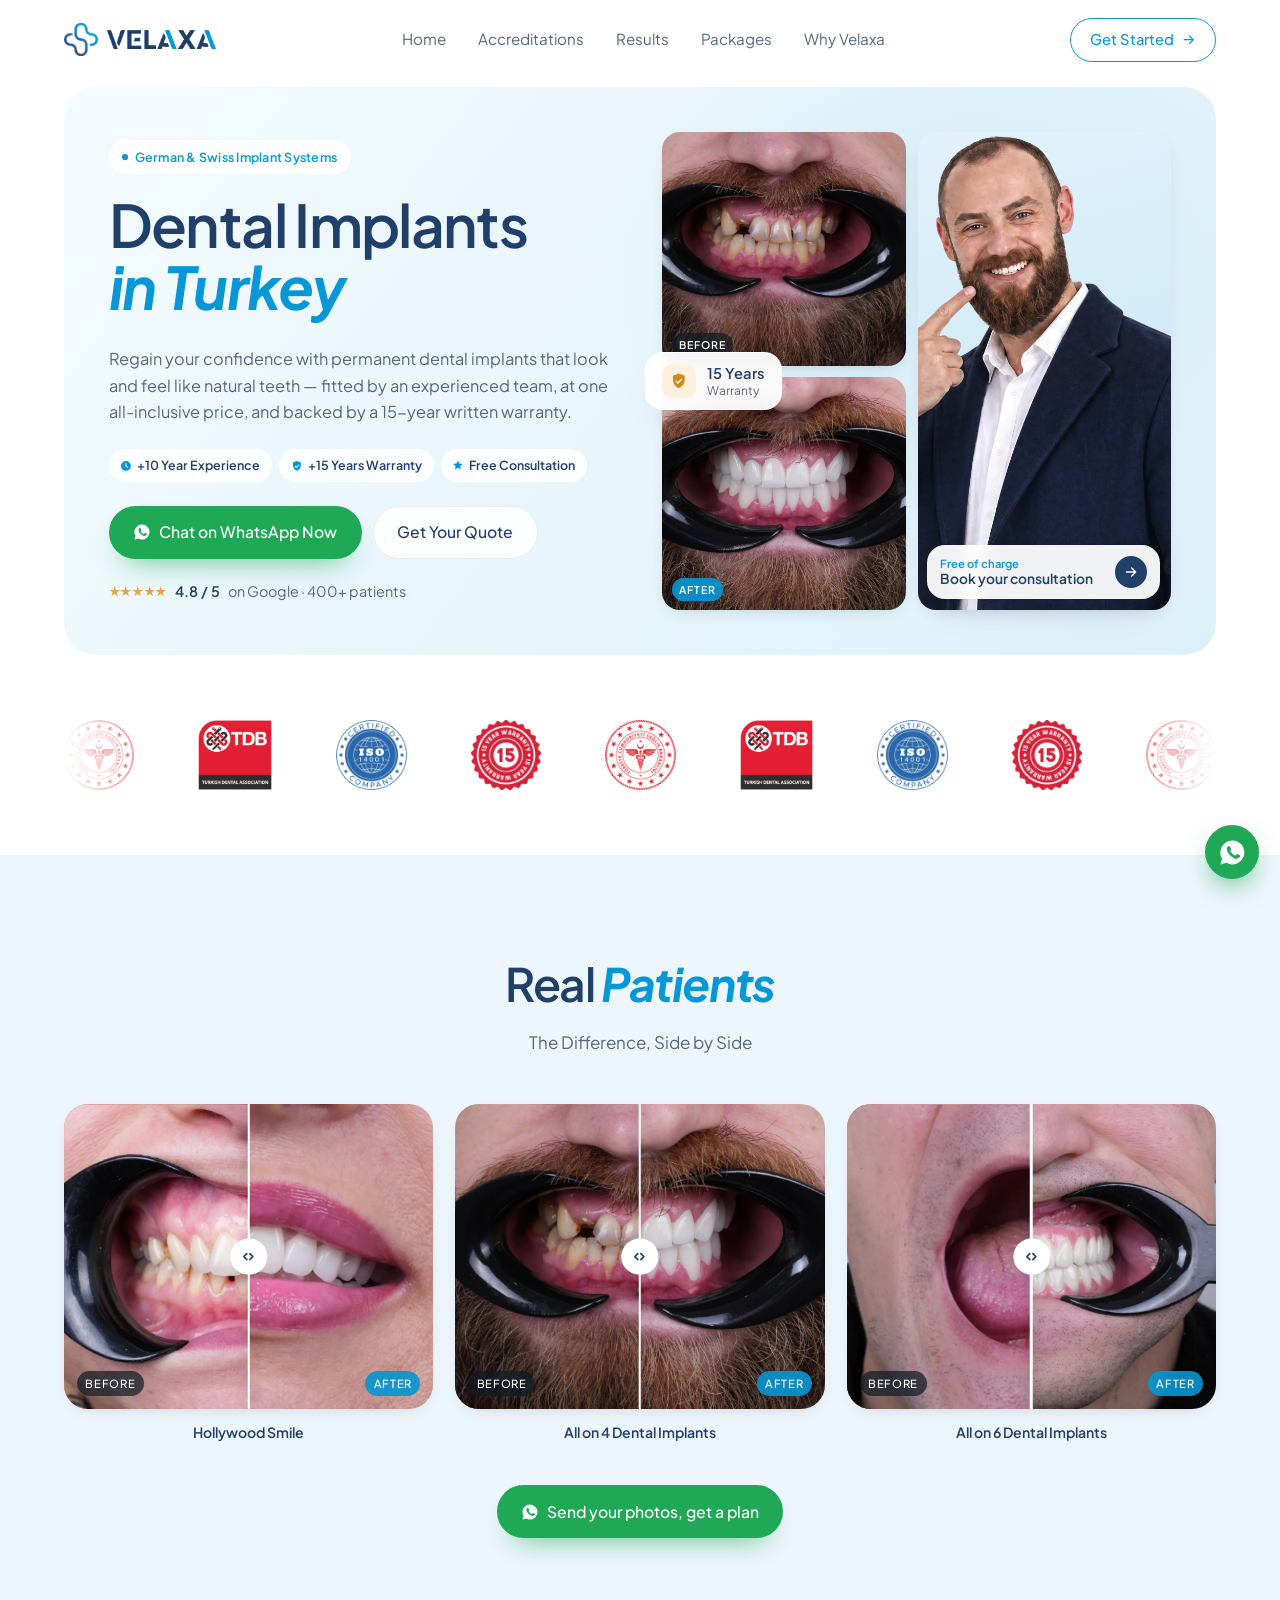
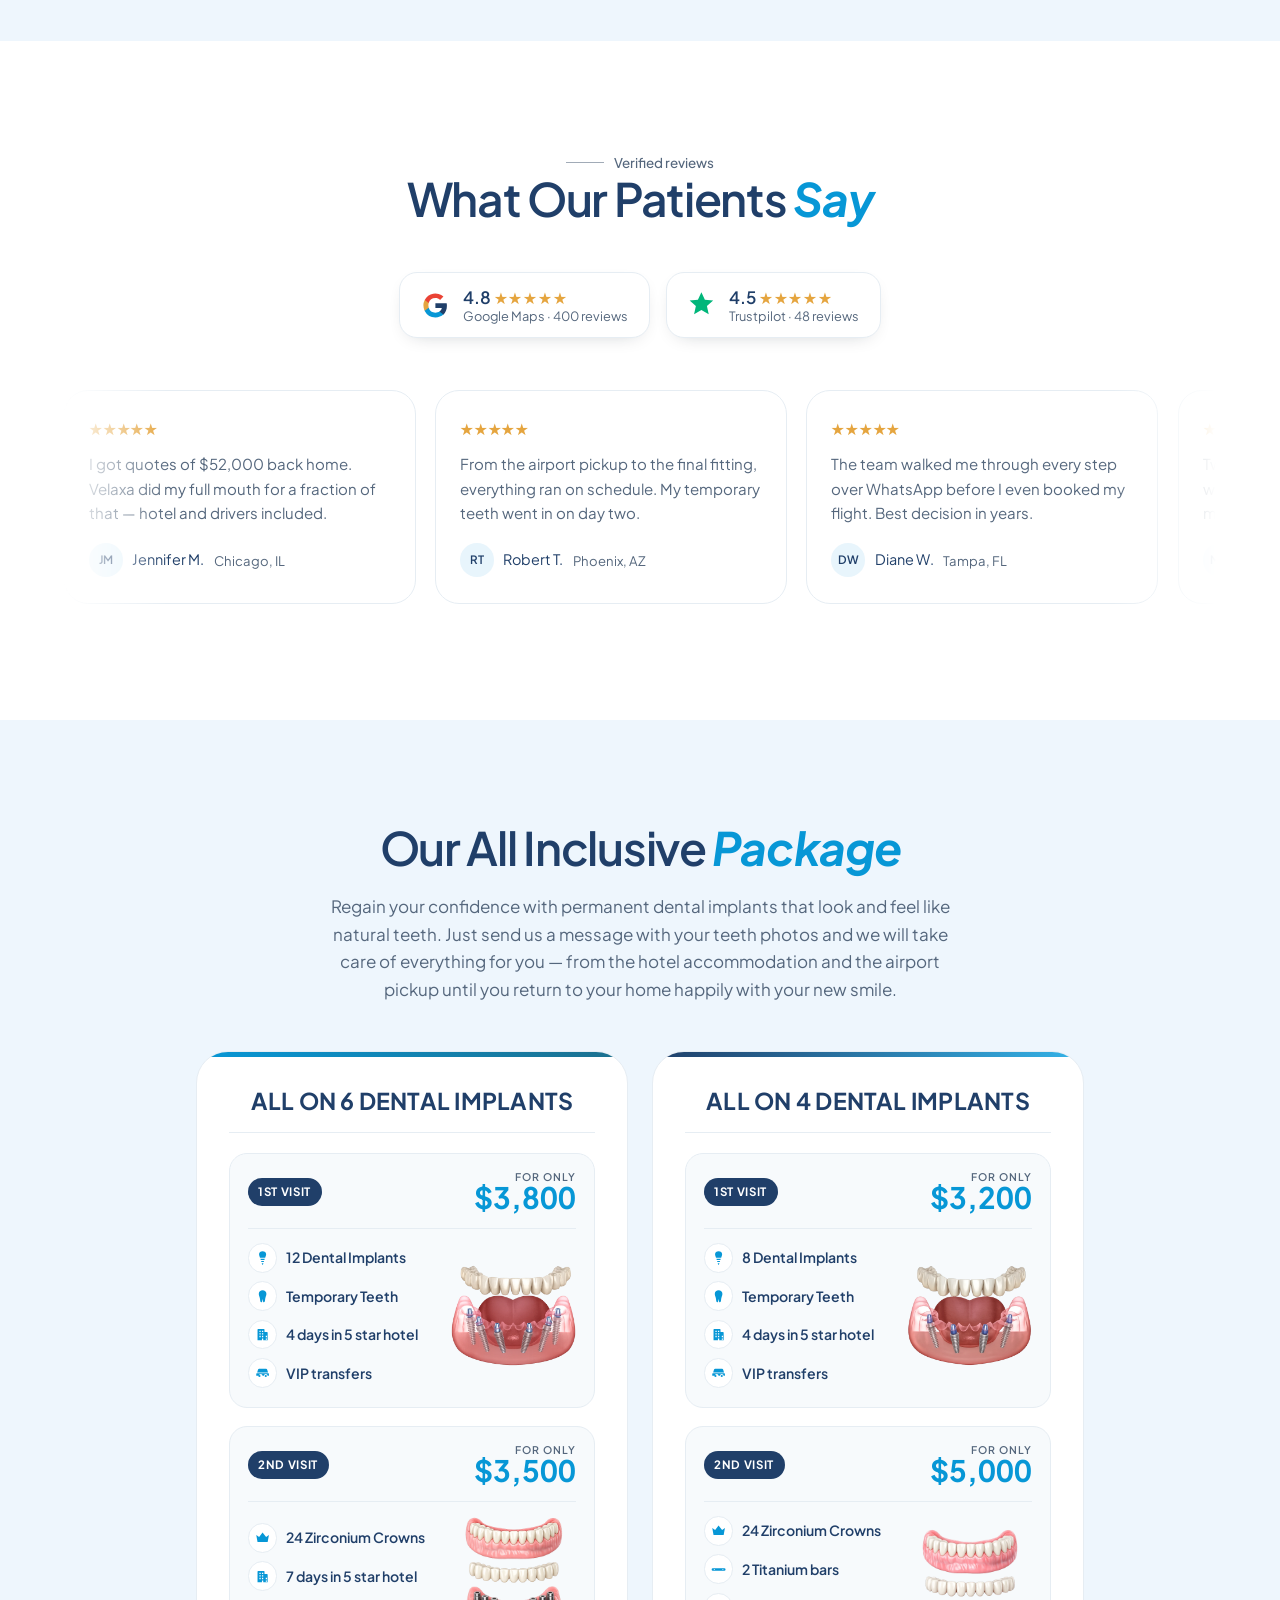
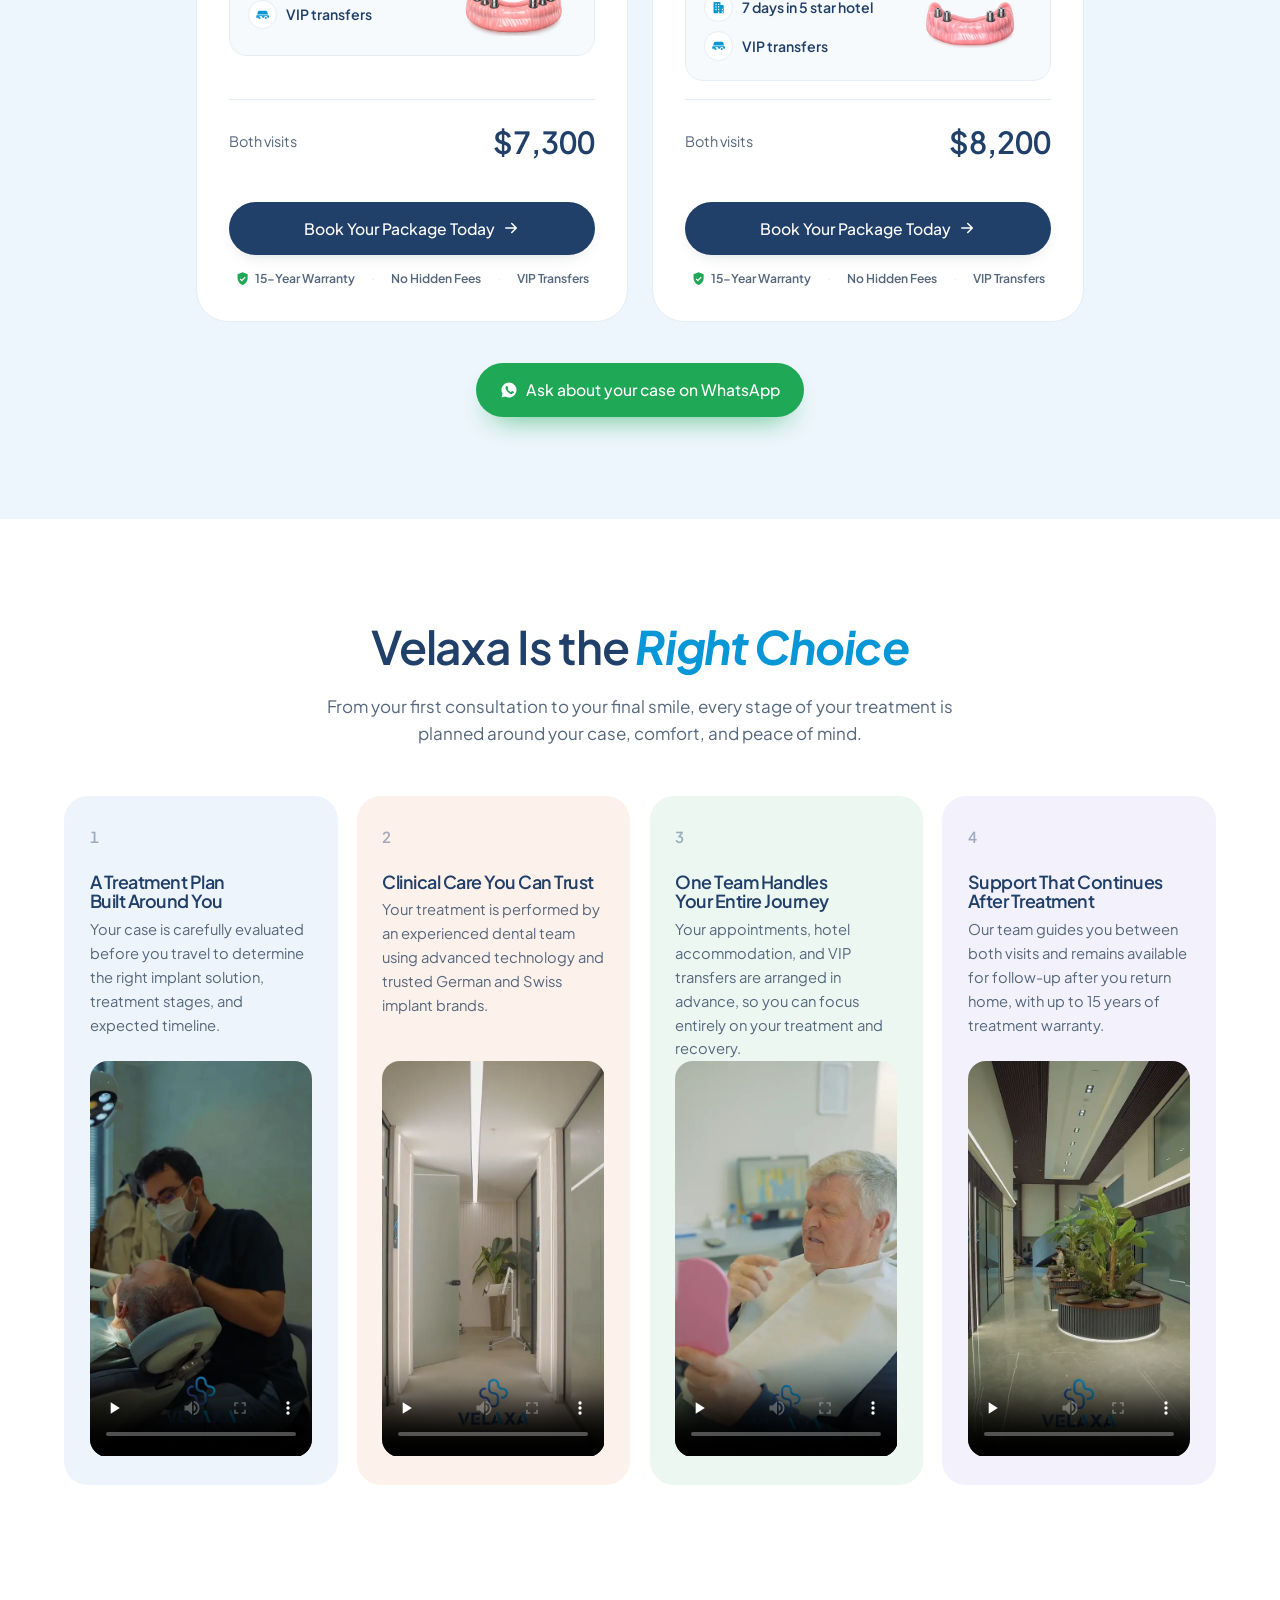
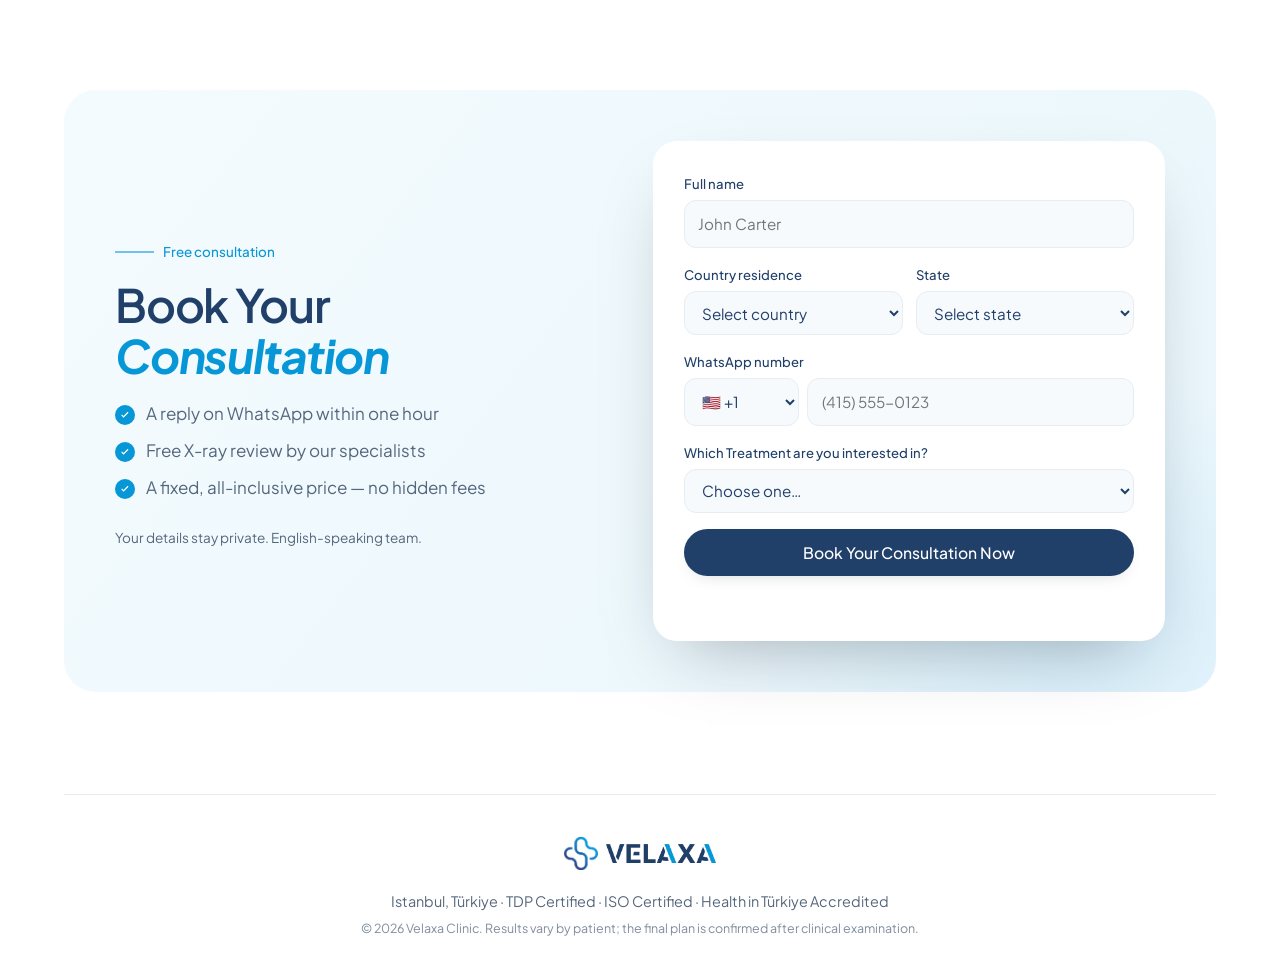
==== commit 291fad3c: "Update package pricing: 24 crowns, 7 nights, All-on-6 2nd visit $3,500, All-on-4 2nd visit $5,000" ====
--- a/index.html
+++ b/index.html
@@ -12,7 +12,7 @@
   <link href="https://fonts.googleapis.com/css2?family=Plus+Jakarta+Sans:ital,wght@0,400;0,500;0,600;0,700;1,700&display=swap" rel="stylesheet" />
 
   <!-- ?v= bumps the cache; raise it whenever style.css changes -->
-  <link rel="stylesheet" href="css/style.css?v=15" />
+  <link rel="stylesheet" href="css/style.css?v=18" />
   <link rel="icon" href="assets/favicon.png" />
 
   <!-- The hero cut-out is the largest-contentful paint; start it with the HTML -->
@@ -312,12 +312,12 @@
         <div class="visit">
           <div class="visit-top">
             <span class="visit-tag">2nd visit</span>
-            <span class="visit-price"><small>for only</small><b>$3,000</b></span>
+            <span class="visit-price"><small>for only</small><b>$3,500</b></span>
           </div>
           <div class="visit-body">
             <ul class="visit-list" role="list">
-              <li><span class="vi" aria-hidden="true"><svg viewBox="0 0 24 24"><path d="M2 8l4.5 3L12 4l5.5 7L22 8l-2 11H4L2 8Z"/></svg></span>20 Zirconium Crowns</li>
-              <li><span class="vi" aria-hidden="true"><svg viewBox="0 0 24 24"><path d="M5 3h9a1 1 0 0 1 1 1v4h4a1 1 0 0 1 1 1v12H4V4a1 1 0 0 1 1-1Zm2 3v2h2V6H7Zm4 0v2h2V6h-2ZM7 10v2h2v-2H7Zm4 0v2h2v-2h-2Zm-4 4v2h2v-2H7Zm4 0v2h2v-2h-2Zm6 0v2h2v-2h-2Zm-6 4v3h2v-3h-2Zm6 0v2h2v-2h-2Z"/></svg></span>5 days in 5 star hotel</li>
+              <li><span class="vi" aria-hidden="true"><svg viewBox="0 0 24 24"><path d="M2 8l4.5 3L12 4l5.5 7L22 8l-2 11H4L2 8Z"/></svg></span>24 Zirconium Crowns</li>
+              <li><span class="vi" aria-hidden="true"><svg viewBox="0 0 24 24"><path d="M5 3h9a1 1 0 0 1 1 1v4h4a1 1 0 0 1 1 1v12H4V4a1 1 0 0 1 1-1Zm2 3v2h2V6H7Zm4 0v2h2V6h-2ZM7 10v2h2v-2H7Zm4 0v2h2v-2h-2Zm-4 4v2h2v-2H7Zm4 0v2h2v-2h-2Zm6 0v2h2v-2h-2Zm-6 4v3h2v-3h-2Zm6 0v2h2v-2h-2Z"/></svg></span>7 days in 5 star hotel</li>
               <li><span class="vi" aria-hidden="true"><svg viewBox="0 0 24 24"><path d="M6.6 6h10.8a2 2 0 0 1 1.9 1.4L20.6 12H3.4l1.3-4.6A2 2 0 0 1 6.6 6ZM3 13h18a1 1 0 0 1 1 1v3h-2.1a2.9 2.9 0 0 0-5.8 0h-2.2a2.9 2.9 0 0 0-5.8 0H2v-3a1 1 0 0 1 1-1Z"/><circle cx="7" cy="17.4" r="1.7"/><circle cx="17" cy="17.4" r="1.7"/></svg></span>VIP transfers</li>
             </ul>
             <img class="visit-figure" src="assets/plan6-b.webp"
@@ -326,7 +326,7 @@
           </div>
         </div>
 
-        <div class="plan-total"><span>Both visits</span><b>$6,800</b></div>
+        <div class="plan-total"><span>Both visits</span><b>$7,300</b></div>
         <a href="#book" class="btn btn-dark btn-full">
           Book Your Package Today
           <svg class="ico" viewBox="0 0 24 24" aria-hidden="true"><path d="M5 12h13M13 6l6 6-6 6" fill="none" stroke="currentColor" stroke-width="2" stroke-linecap="round" stroke-linejoin="round"/></svg>
@@ -365,13 +365,13 @@
         <div class="visit">
           <div class="visit-top">
             <span class="visit-tag">2nd visit</span>
-            <span class="visit-price"><small>for only</small><b>$3,000</b></span>
+            <span class="visit-price"><small>for only</small><b>$5,000</b></span>
           </div>
           <div class="visit-body">
             <ul class="visit-list" role="list">
-              <li><span class="vi" aria-hidden="true"><svg viewBox="0 0 24 24"><path d="M2 8l4.5 3L12 4l5.5 7L22 8l-2 11H4L2 8Z"/></svg></span>20 Zirconium Crowns</li>
+              <li><span class="vi" aria-hidden="true"><svg viewBox="0 0 24 24"><path d="M2 8l4.5 3L12 4l5.5 7L22 8l-2 11H4L2 8Z"/></svg></span>24 Zirconium Crowns</li>
               <li><span class="vi" aria-hidden="true"><svg viewBox="0 0 24 24"><path d="M3 10h18a2 2 0 0 1 0 4H3a2 2 0 0 1 0-4Zm2.2 1.2a.8.8 0 1 0 0 1.6.8.8 0 0 0 0-1.6Zm13.6 0a.8.8 0 1 0 0 1.6.8.8 0 0 0 0-1.6Z"/></svg></span>2 Titanium bars</li>
-              <li><span class="vi" aria-hidden="true"><svg viewBox="0 0 24 24"><path d="M5 3h9a1 1 0 0 1 1 1v4h4a1 1 0 0 1 1 1v12H4V4a1 1 0 0 1 1-1Zm2 3v2h2V6H7Zm4 0v2h2V6h-2ZM7 10v2h2v-2H7Zm4 0v2h2v-2h-2Zm-4 4v2h2v-2H7Zm4 0v2h2v-2h-2Zm6 0v2h2v-2h-2Zm-6 4v3h2v-3h-2Zm6 0v2h2v-2h-2Z"/></svg></span>5 days in 5 star hotel</li>
+              <li><span class="vi" aria-hidden="true"><svg viewBox="0 0 24 24"><path d="M5 3h9a1 1 0 0 1 1 1v4h4a1 1 0 0 1 1 1v12H4V4a1 1 0 0 1 1-1Zm2 3v2h2V6H7Zm4 0v2h2V6h-2ZM7 10v2h2v-2H7Zm4 0v2h2v-2h-2Zm-4 4v2h2v-2H7Zm4 0v2h2v-2h-2Zm6 0v2h2v-2h-2Zm-6 4v3h2v-3h-2Zm6 0v2h2v-2h-2Z"/></svg></span>7 days in 5 star hotel</li>
               <li><span class="vi" aria-hidden="true"><svg viewBox="0 0 24 24"><path d="M6.6 6h10.8a2 2 0 0 1 1.9 1.4L20.6 12H3.4l1.3-4.6A2 2 0 0 1 6.6 6ZM3 13h18a1 1 0 0 1 1 1v3h-2.1a2.9 2.9 0 0 0-5.8 0h-2.2a2.9 2.9 0 0 0-5.8 0H2v-3a1 1 0 0 1 1-1Z"/><circle cx="7" cy="17.4" r="1.7"/><circle cx="17" cy="17.4" r="1.7"/></svg></span>VIP transfers</li>
             </ul>
             <img class="visit-figure" src="assets/plan6-a.webp"
@@ -380,7 +380,7 @@
           </div>
         </div>
 
-        <div class="plan-total"><span>Both visits</span><b>$6,200</b></div>
+        <div class="plan-total"><span>Both visits</span><b>$8,200</b></div>
         <a href="#book" class="btn btn-dark btn-full">
           Book Your Package Today
           <svg class="ico" viewBox="0 0 24 24" aria-hidden="true"><path d="M5 12h13M13 6l6 6-6 6" fill="none" stroke="currentColor" stroke-width="2" stroke-linecap="round" stroke-linejoin="round"/></svg>
@@ -541,6 +541,6 @@
   <svg viewBox="0 0 24 24" aria-hidden="true"><path d="M12 2a10 10 0 0 0-8.6 15.1L2 22l5-1.3A10 10 0 1 0 12 2Zm5.4 14.1c-.2.6-1.2 1.2-1.7 1.2-.4.1-1 .1-1.6-.1a13 13 0 0 1-5.9-5.2c-.6-1-1-2.1-.9-3 0-.8.5-1.5 1-1.9.2-.2.5-.3.7-.3h.5c.2 0 .4 0 .6.5l.8 2c.1.2.1.4 0 .6l-.4.6c-.2.2-.3.4-.1.7a9.6 9.6 0 0 0 3.8 3.4c.3.1.5.1.6-.1l.7-.9c.2-.3.4-.3.7-.2l1.9.9c.3.1.5.2.5.4 0 .1 0 .7-.2 1.4Z"/></svg>
 </a>
 
-<script src="js/main.js?v=15"></script>
+<script src="js/main.js?v=18"></script>
 </body>
 </html>
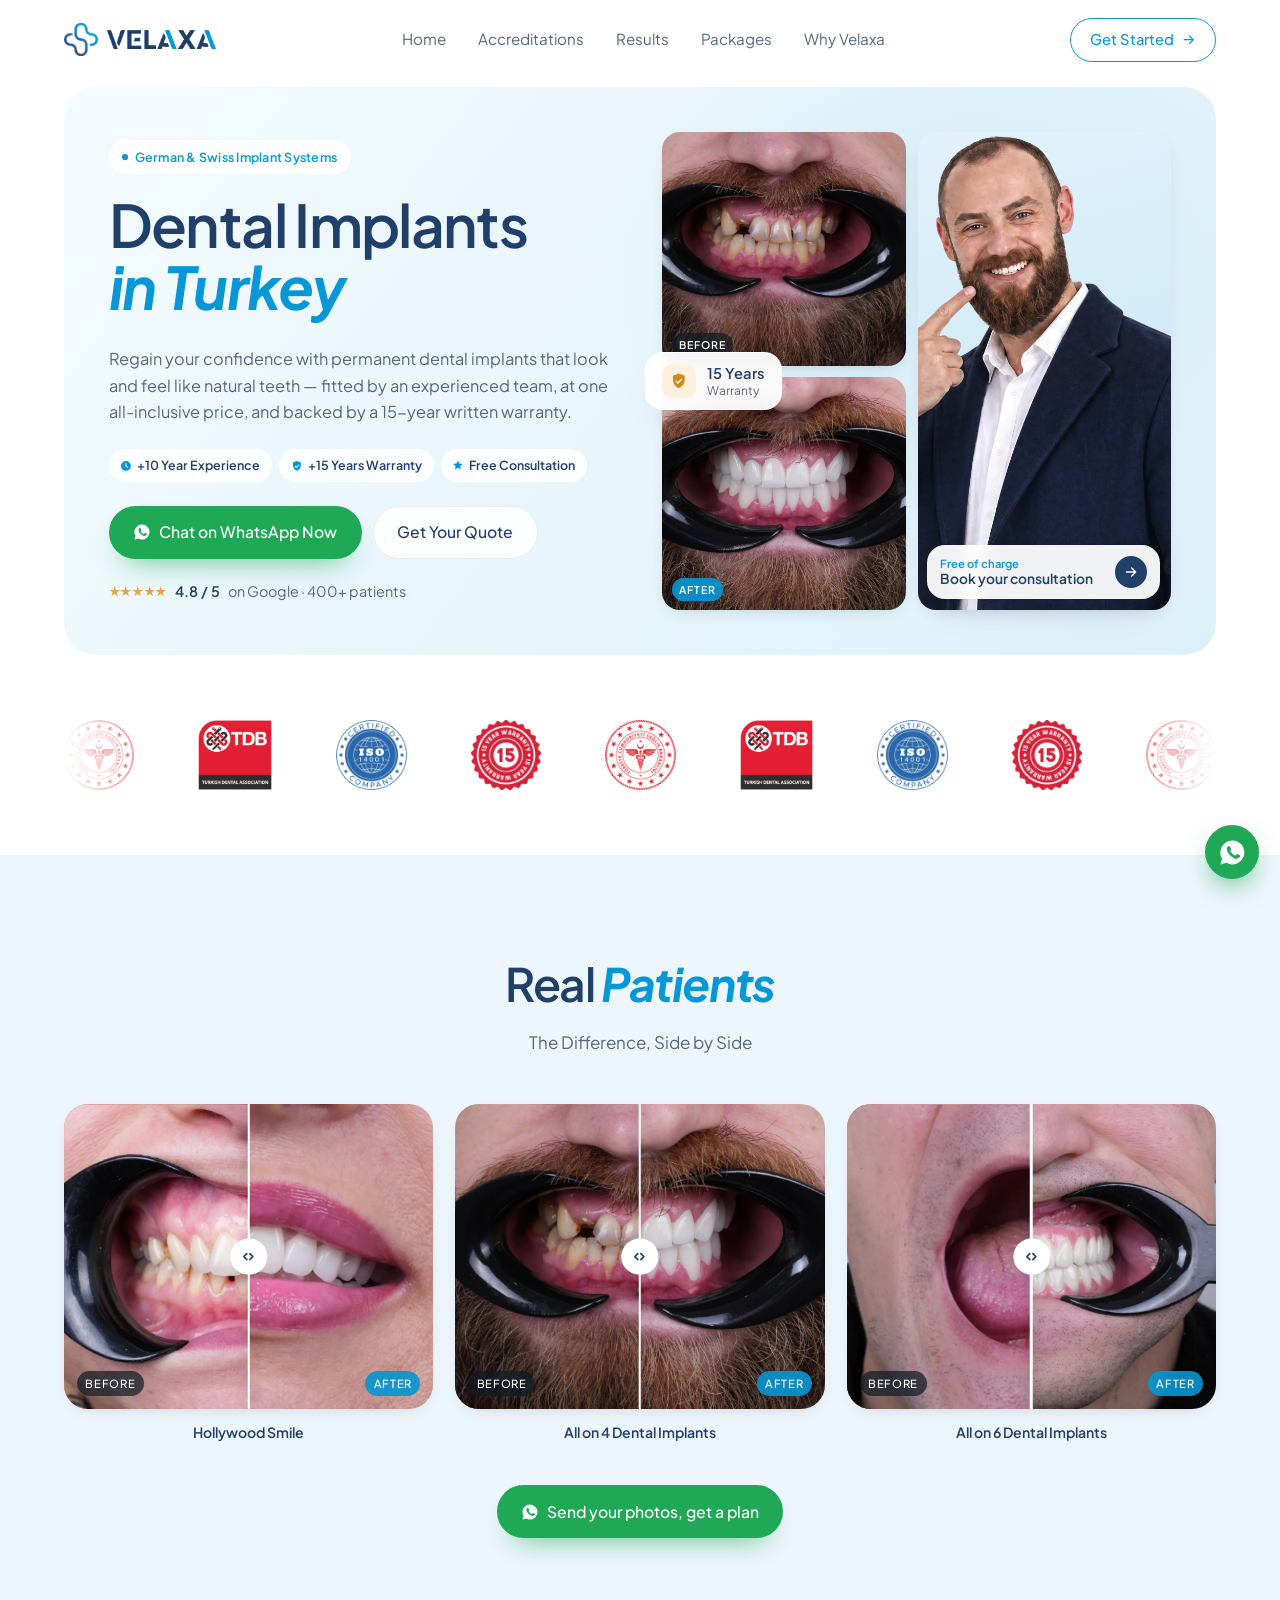
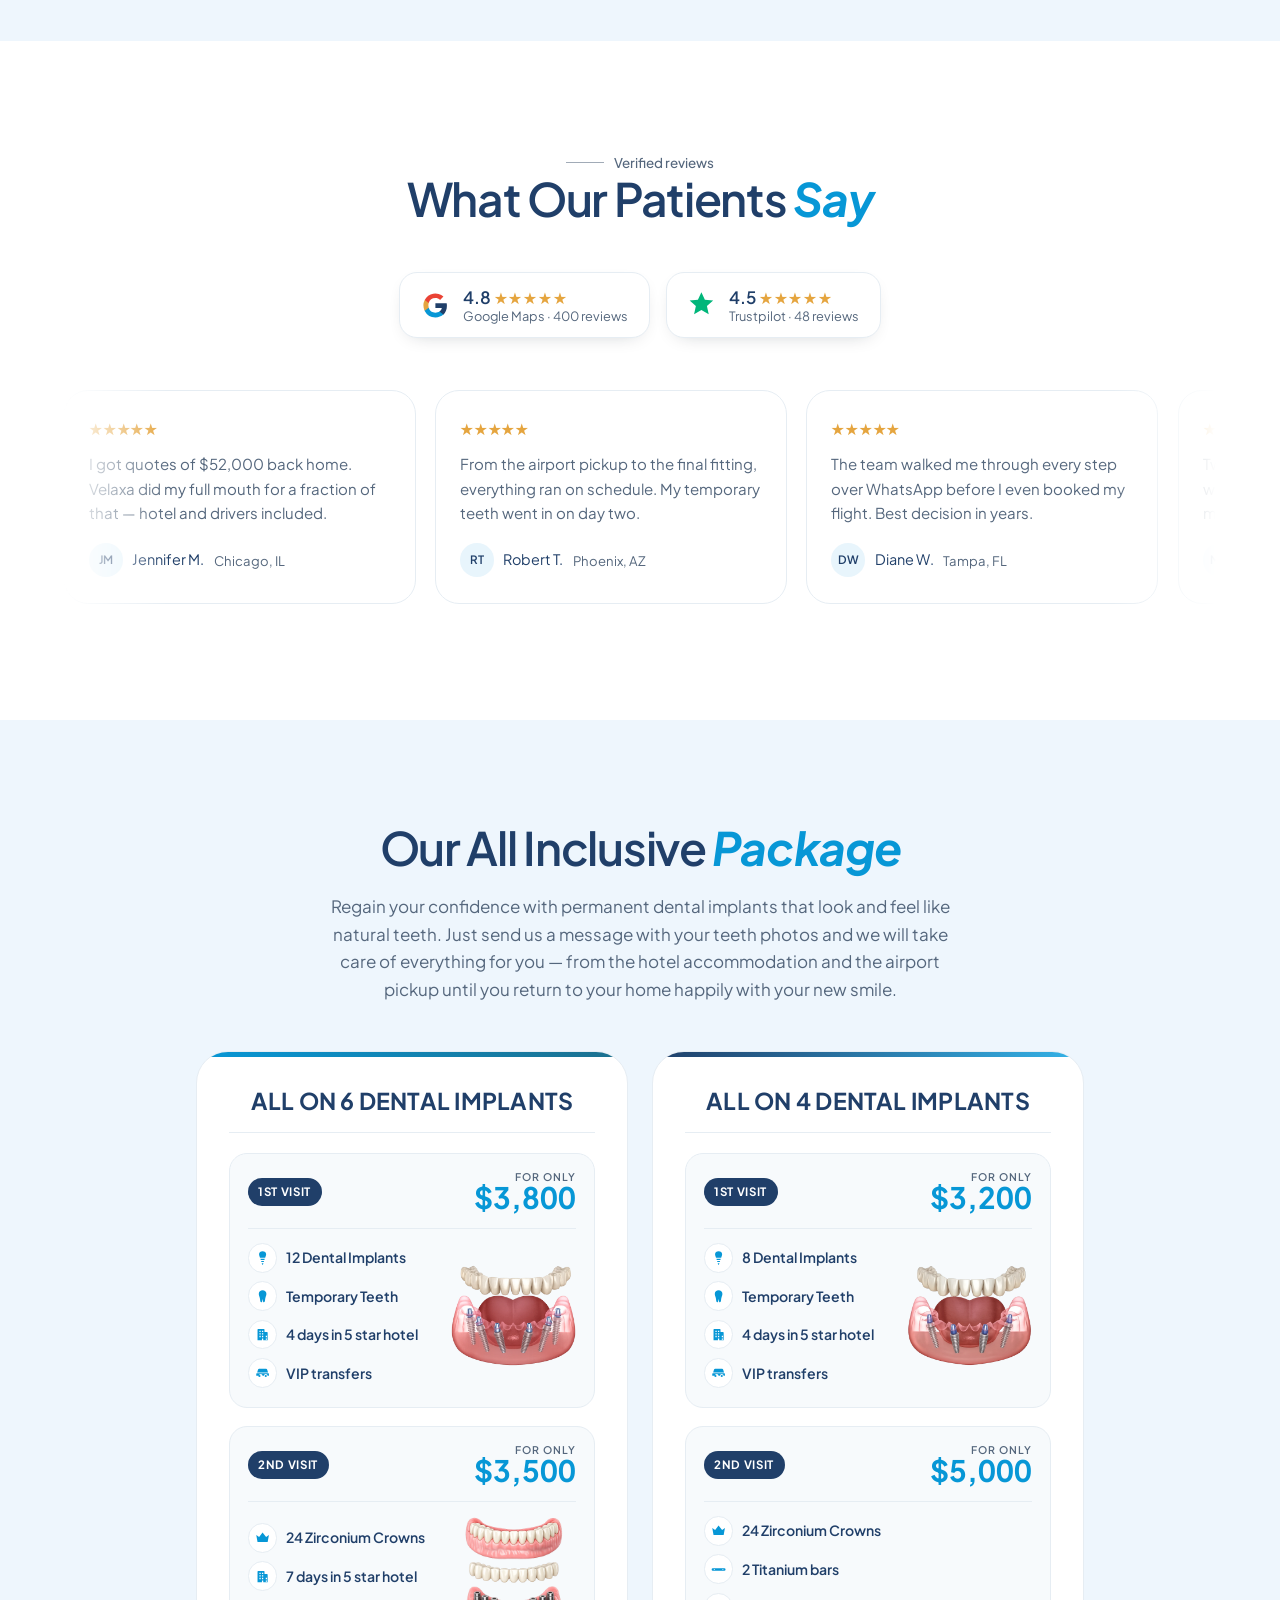
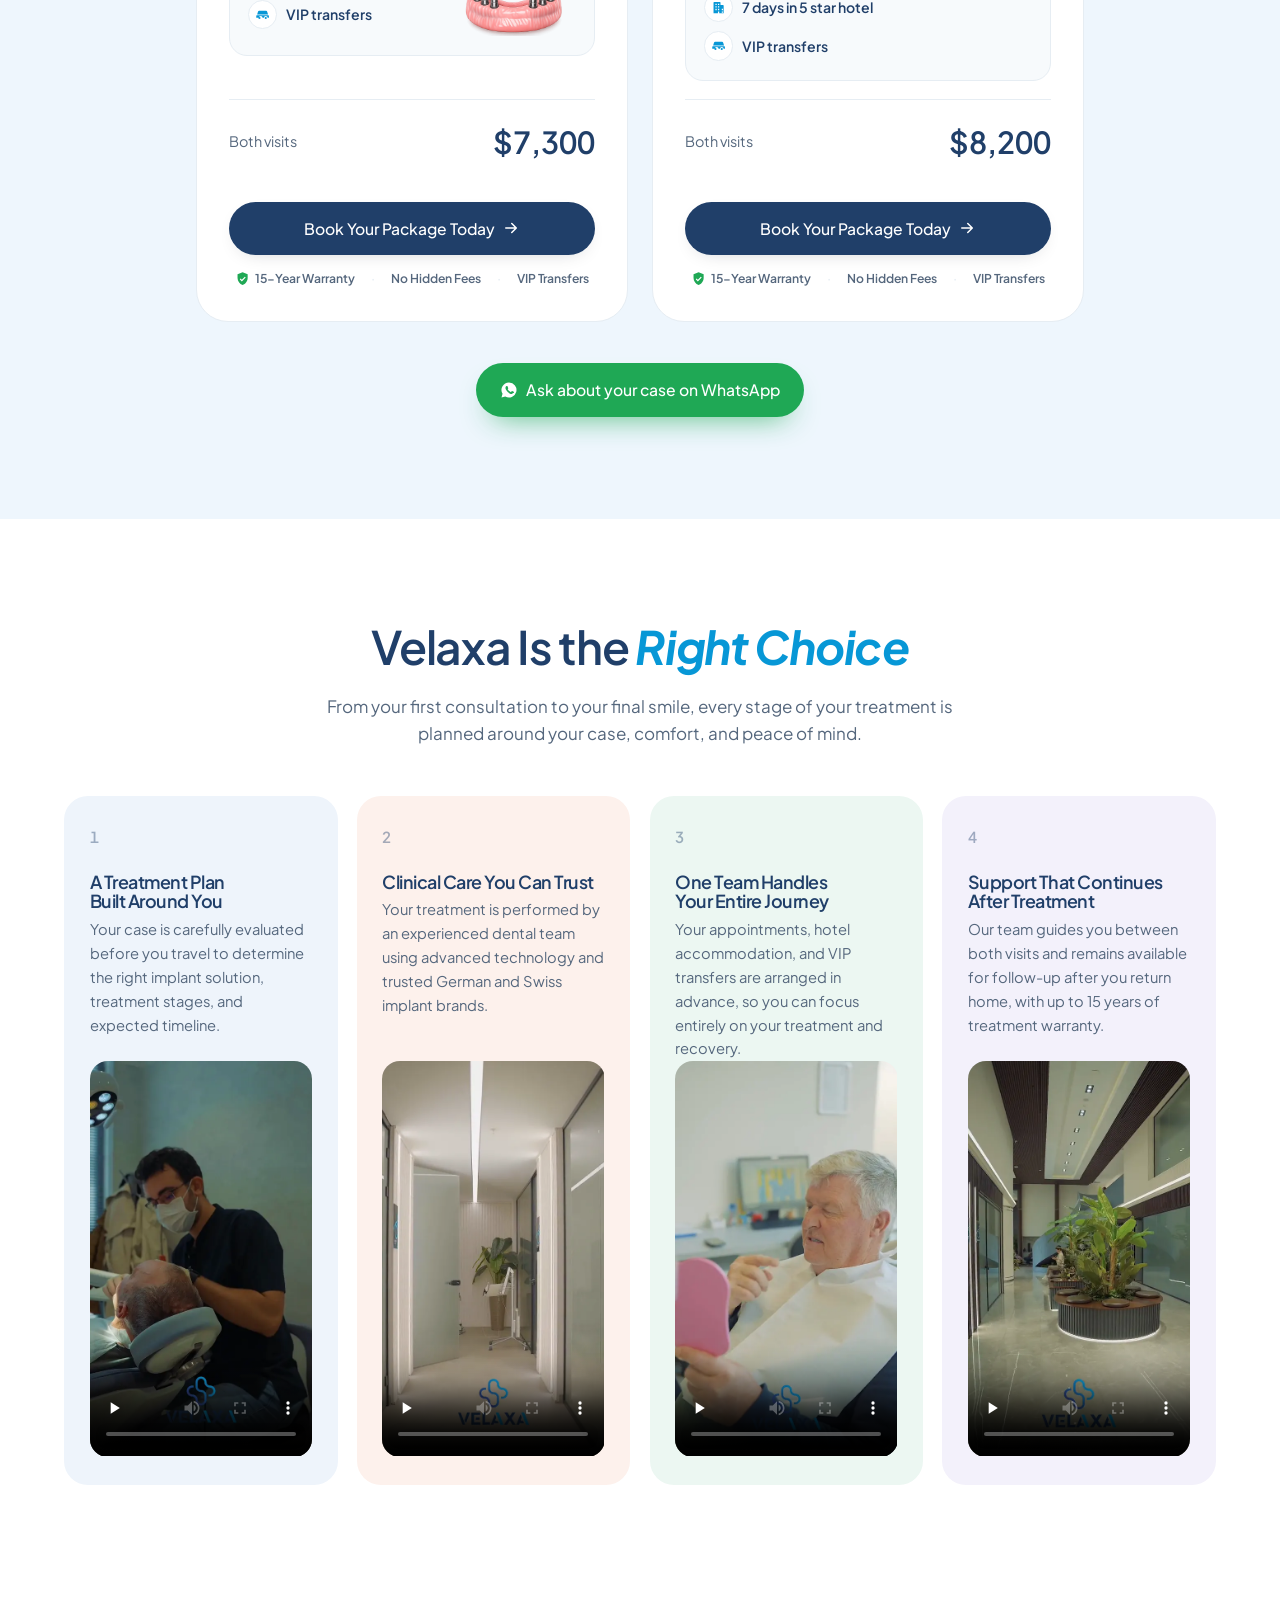
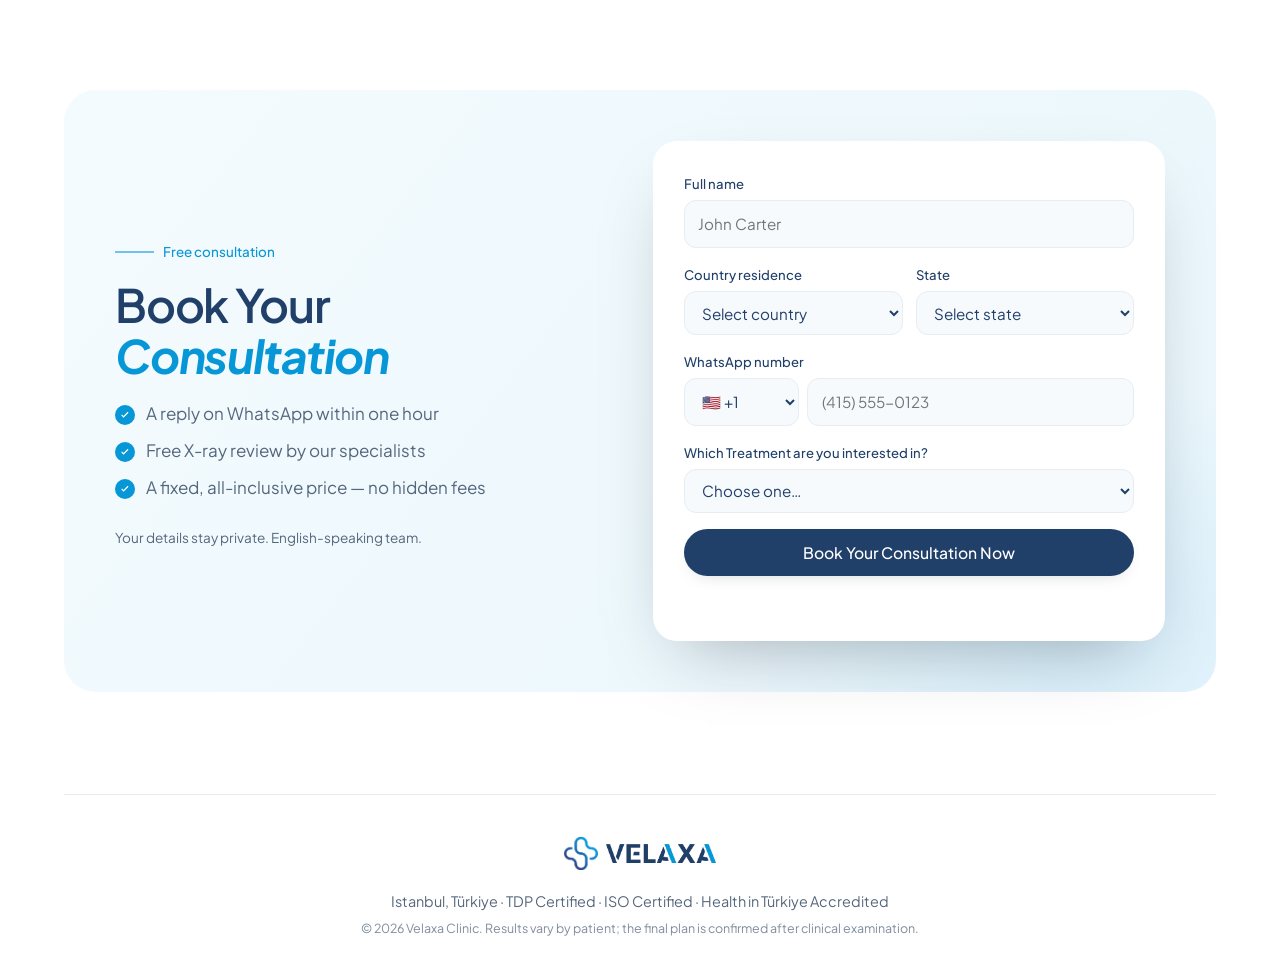
==== commit 90d1fa4c: "Install the Google Tag Manager container (GTM-T9CP93D6) Head snippet on both pages plus the <noscrip" ====
--- a/index.html
+++ b/index.html
@@ -3,8 +3,36 @@
 <head>
   <meta charset="UTF-8" />
   <meta name="viewport" content="width=device-width, initial-scale=1.0" />
+
+  <!-- Google Tag Manager -->
+  <script>(function(w,d,s,l,i){w[l]=w[l]||[];w[l].push({'gtm.start':
+  new Date().getTime(),event:'gtm.js'});var f=d.getElementsByTagName(s)[0],
+  j=d.createElement(s),dl=l!='dataLayer'?'&l='+l:'';j.async=true;j.src=
+  'https://www.googletagmanager.com/gtm.js?id='+i+dl;f.parentNode.insertBefore(j,f);
+  })(window,document,'script','dataLayer','GTM-T9CP93D6');</script>
+  <!-- End Google Tag Manager -->
+
   <title>Velaxa Clinic — Dental Implants in Turkey | All-Inclusive Packages</title>
   <meta name="description" content="Dental implants in Turkey with German & Swiss implant systems. All-inclusive All-on-4 & All-on-6 packages with 5-star hotel and VIP transfers. 15-year warranty." />
+  <link rel="canonical" href="https://landing.velaxa.net/" />
+
+  <!-- Link preview (WhatsApp, Facebook, Instagram, X, LinkedIn) -->
+  <meta property="og:type" content="website" />
+  <meta property="og:site_name" content="Velaxa Clinic" />
+  <meta property="og:locale" content="en_US" />
+  <meta property="og:url" content="https://landing.velaxa.net/" />
+  <meta property="og:title" content="Velaxa Clinic — Dental Implants in Turkey" />
+  <meta property="og:description" content="All-inclusive All-on-4 & All-on-6 packages with German & Swiss implants, 5-star hotel and VIP transfers. 15-year warranty." />
+  <meta property="og:image" content="https://landing.velaxa.net/assets/og-image.png" />
+  <meta property="og:image:secure_url" content="https://landing.velaxa.net/assets/og-image.png" />
+  <meta property="og:image:type" content="image/png" />
+  <meta property="og:image:width" content="1200" />
+  <meta property="og:image:height" content="630" />
+  <meta property="og:image:alt" content="Velaxa Clinic — dental implants in Turkey" />
+  <meta name="twitter:card" content="summary_large_image" />
+  <meta name="twitter:title" content="Velaxa Clinic — Dental Implants in Turkey" />
+  <meta name="twitter:description" content="All-inclusive All-on-4 & All-on-6 packages with German & Swiss implants, 5-star hotel and VIP transfers. 15-year warranty." />
+  <meta name="twitter:image" content="https://landing.velaxa.net/assets/og-image.png" />
 
   <link rel="preconnect" href="https://fonts.googleapis.com" />
   <link rel="preconnect" href="https://fonts.gstatic.com" crossorigin />
@@ -21,6 +49,11 @@
         media="(min-width: 861px)" />
 </head>
 <body>
+
+<!-- Google Tag Manager (noscript) -->
+<noscript><iframe src="https://www.googletagmanager.com/ns.html?id=GTM-T9CP93D6"
+height="0" width="0" style="display:none;visibility:hidden"></iframe></noscript>
+<!-- End Google Tag Manager (noscript) -->
 
 <!-- ═══════════════════════════ NAVBAR ═══════════════════════════ -->
 <header class="nav" id="top">
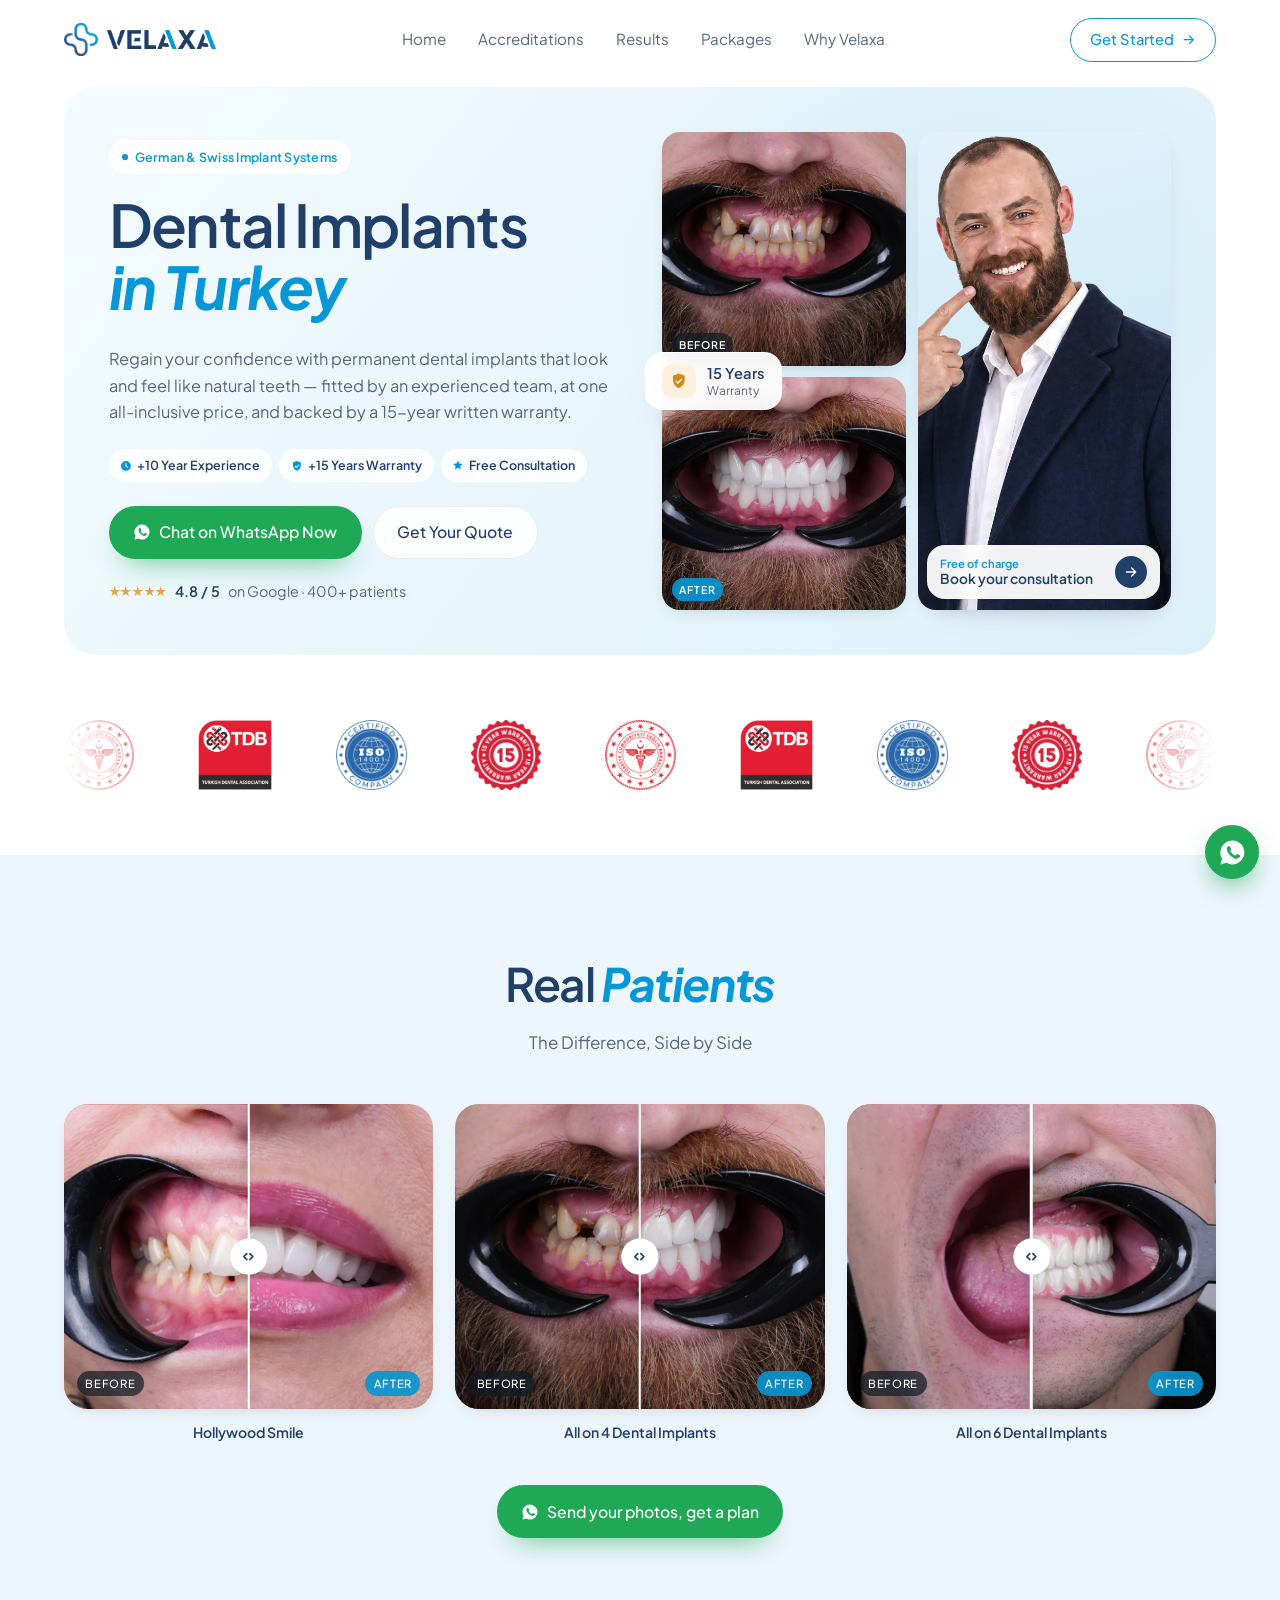
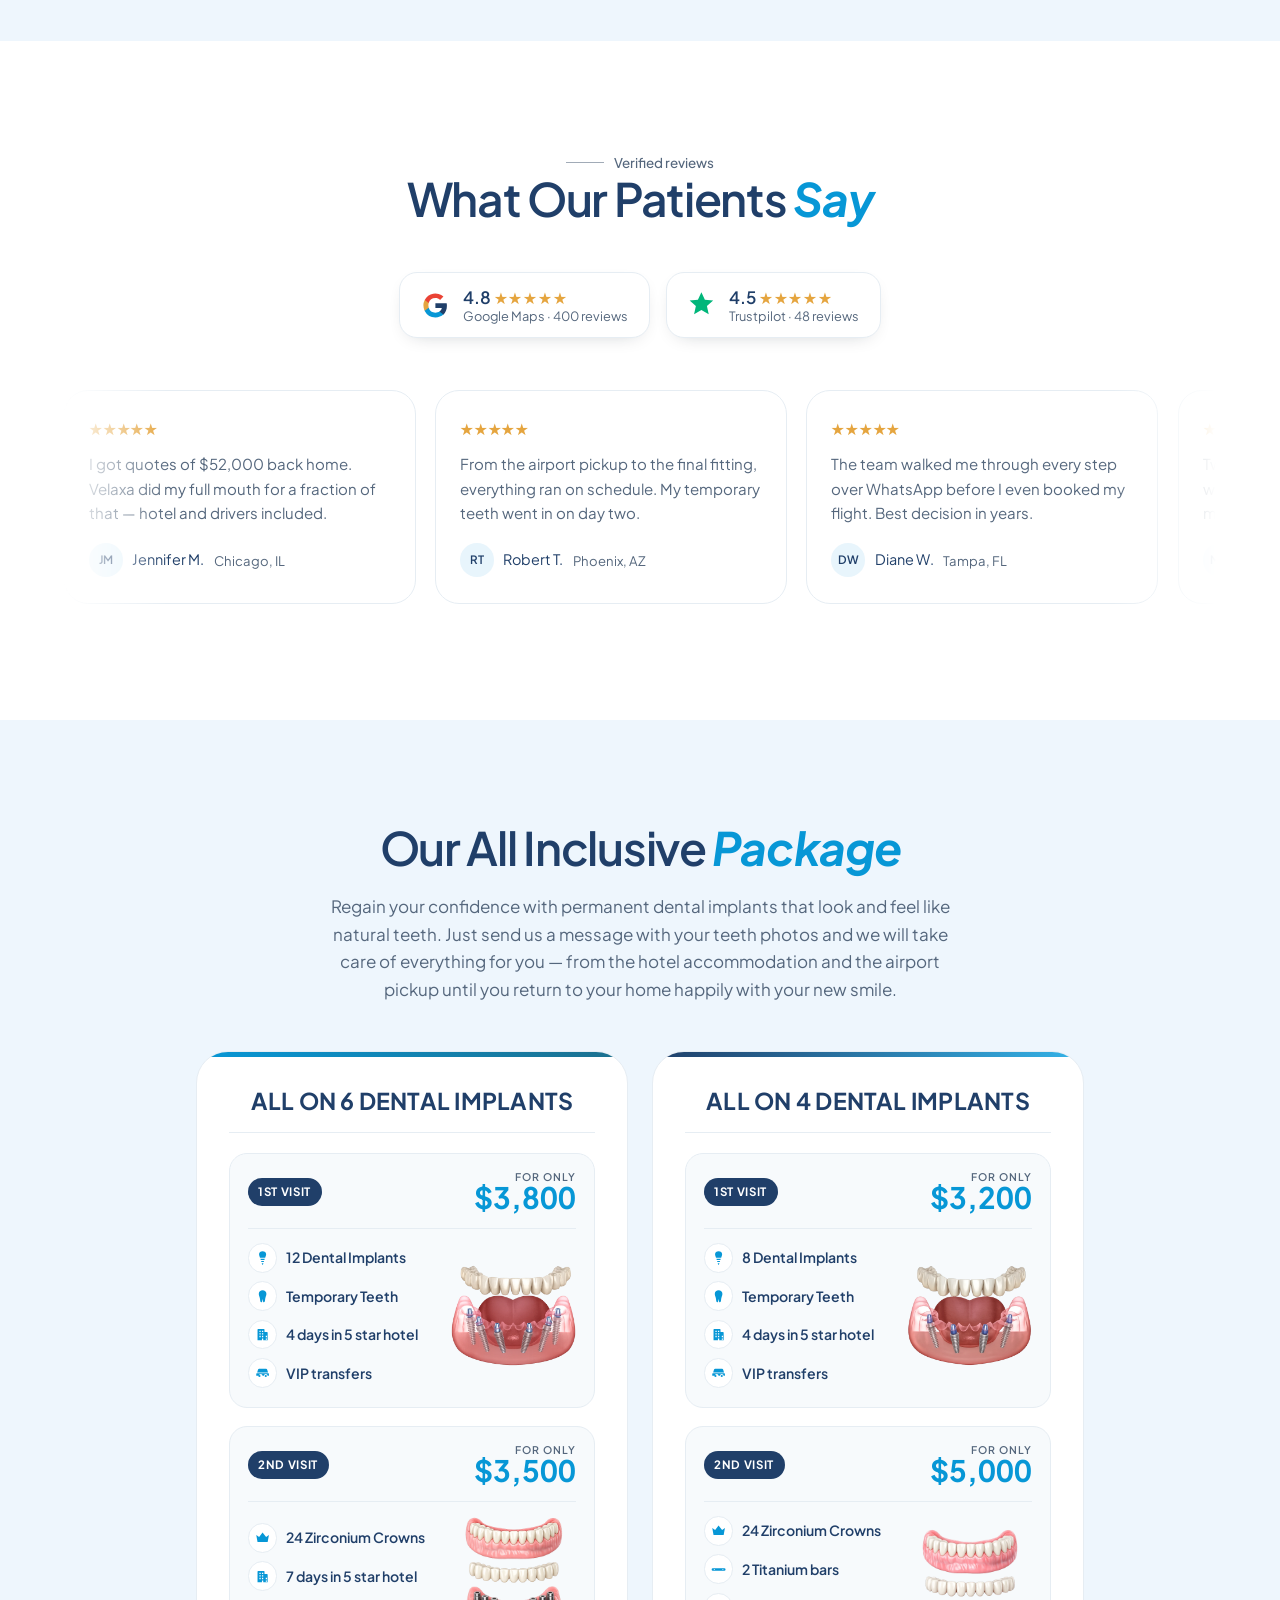
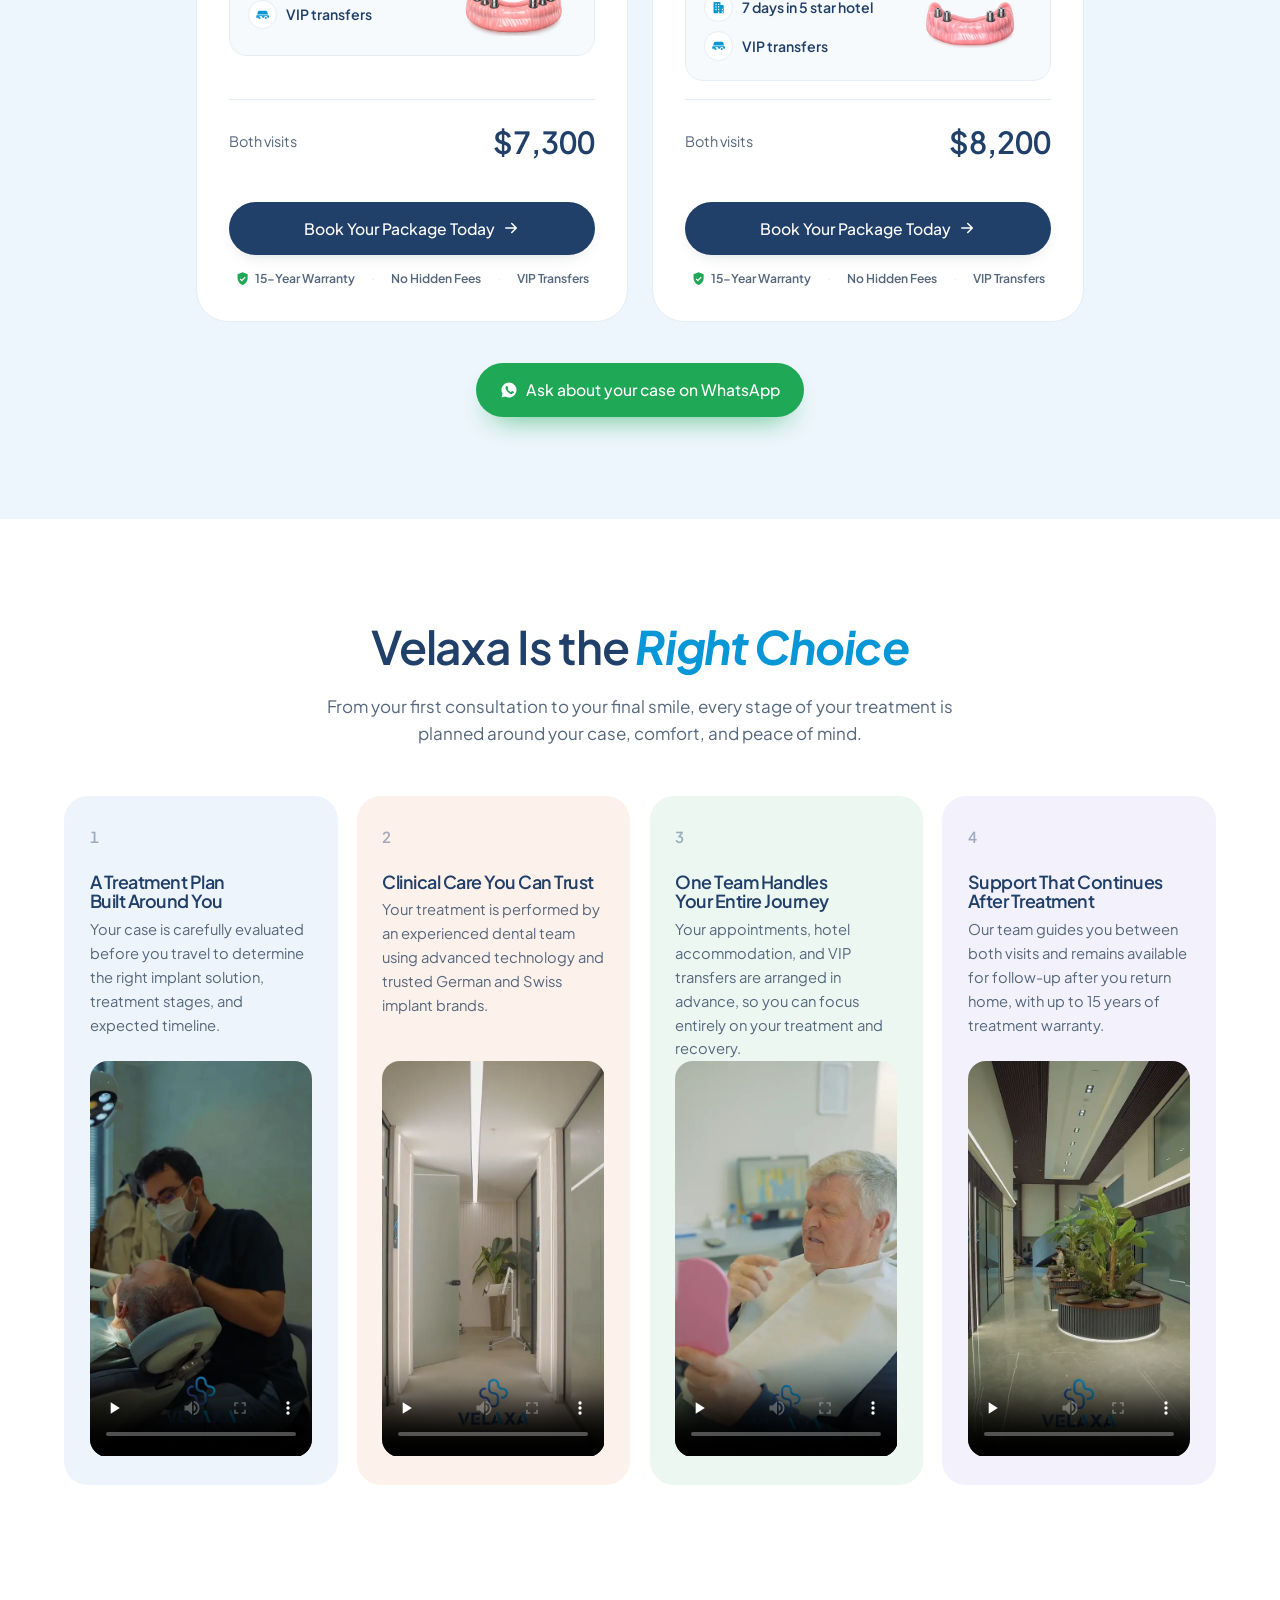
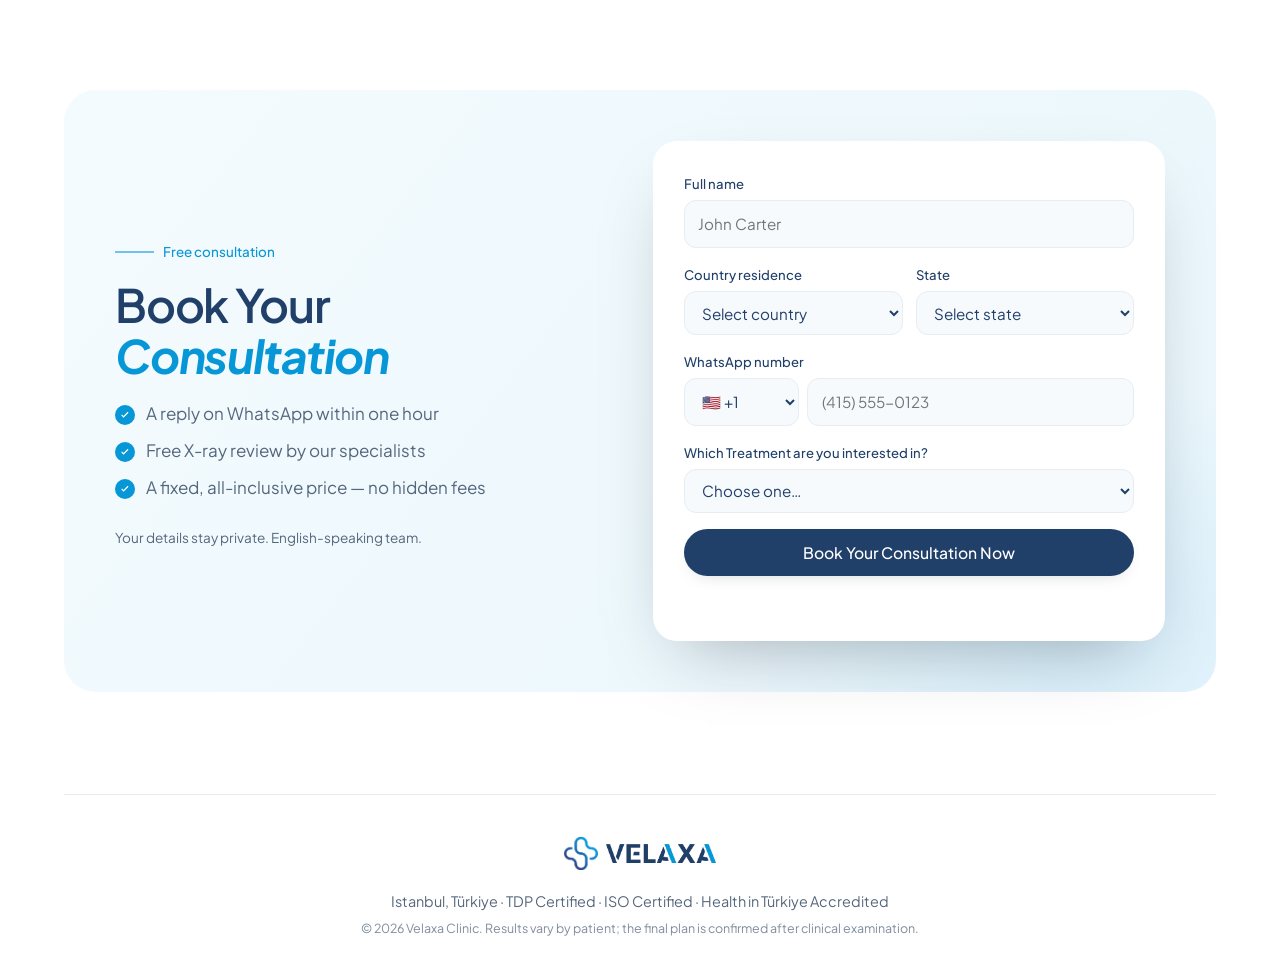
==== commit 7a88b18c: "Bump the main.js cache-buster to v=19 Without it a returning visitor keeps the cached v=18 script an" ====
--- a/index.html
+++ b/index.html
@@ -574,6 +574,6 @@
   <svg viewBox="0 0 24 24" aria-hidden="true"><path d="M12 2a10 10 0 0 0-8.6 15.1L2 22l5-1.3A10 10 0 1 0 12 2Zm5.4 14.1c-.2.6-1.2 1.2-1.7 1.2-.4.1-1 .1-1.6-.1a13 13 0 0 1-5.9-5.2c-.6-1-1-2.1-.9-3 0-.8.5-1.5 1-1.9.2-.2.5-.3.7-.3h.5c.2 0 .4 0 .6.5l.8 2c.1.2.1.4 0 .6l-.4.6c-.2.2-.3.4-.1.7a9.6 9.6 0 0 0 3.8 3.4c.3.1.5.1.6-.1l.7-.9c.2-.3.4-.3.7-.2l1.9.9c.3.1.5.2.5.4 0 .1 0 .7-.2 1.4Z"/></svg>
 </a>
 
-<script src="js/main.js?v=18"></script>
+<script src="js/main.js?v=19"></script>
 </body>
 </html>
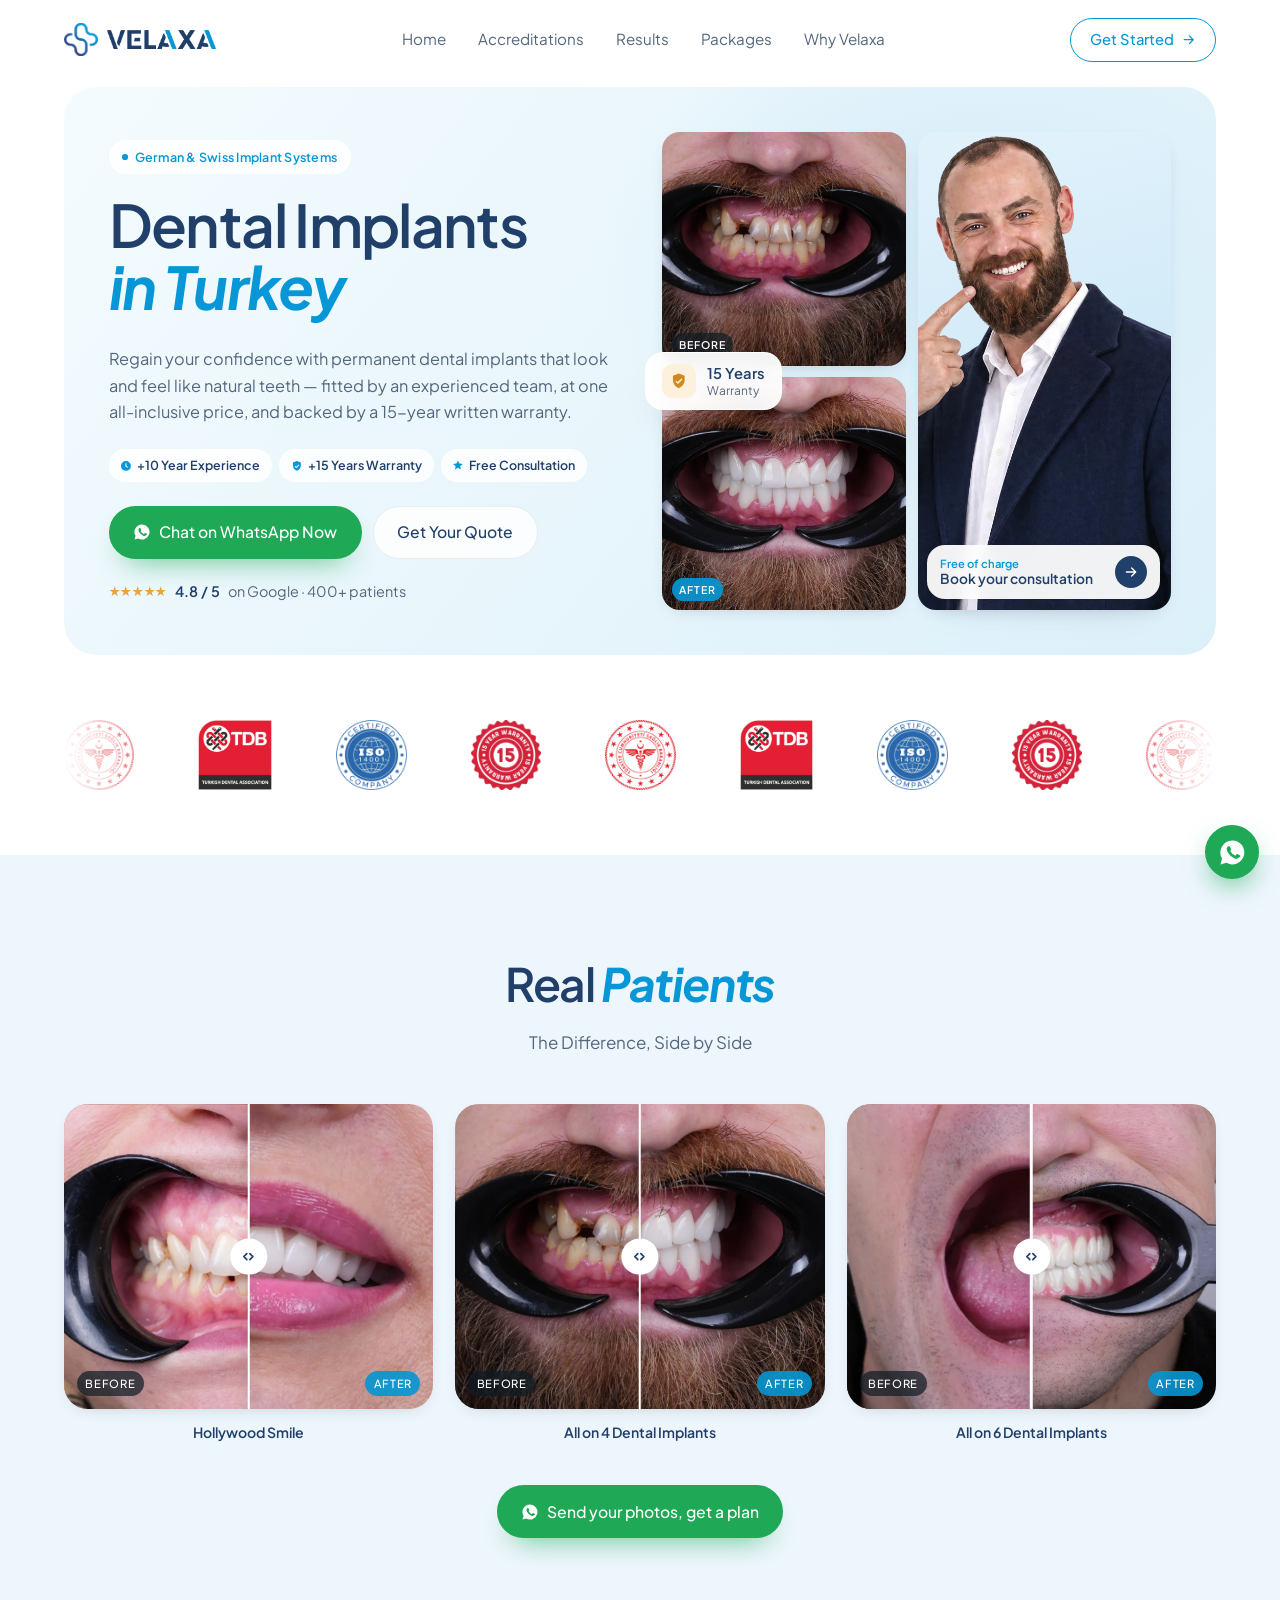
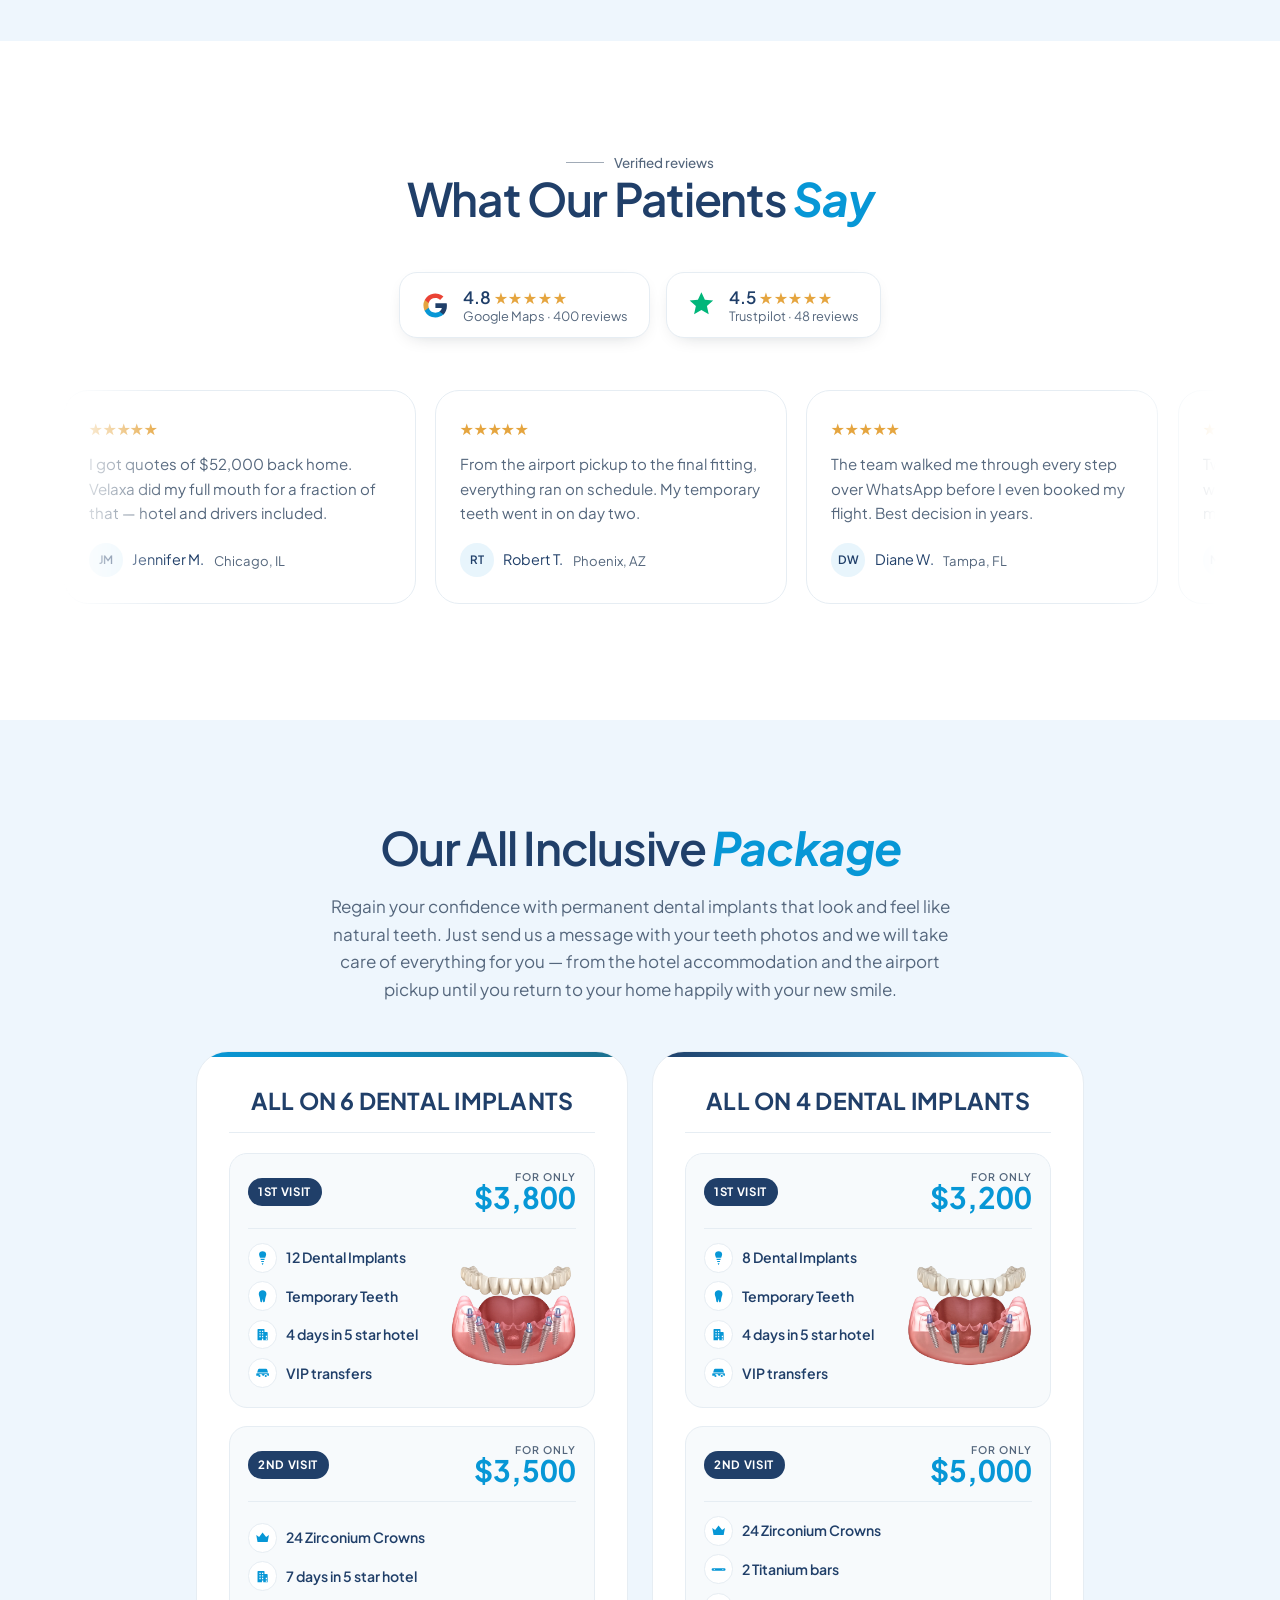
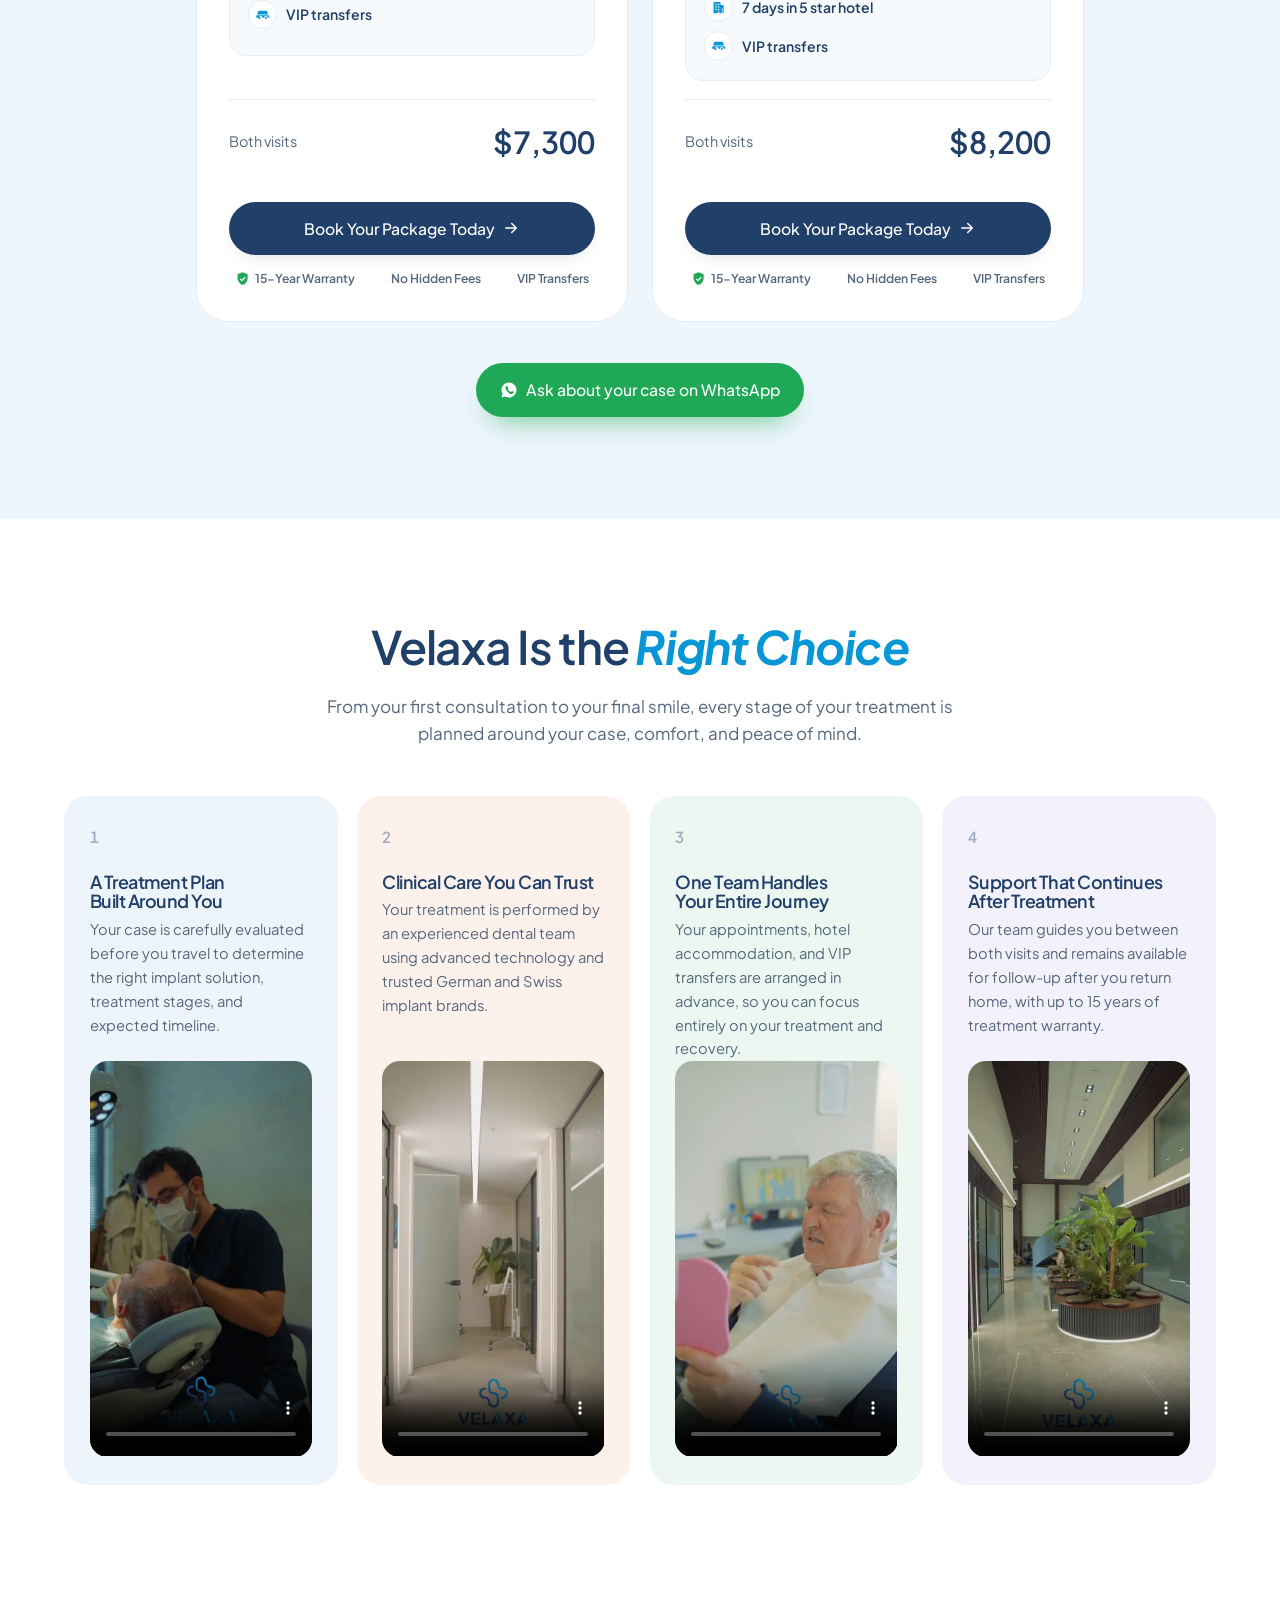
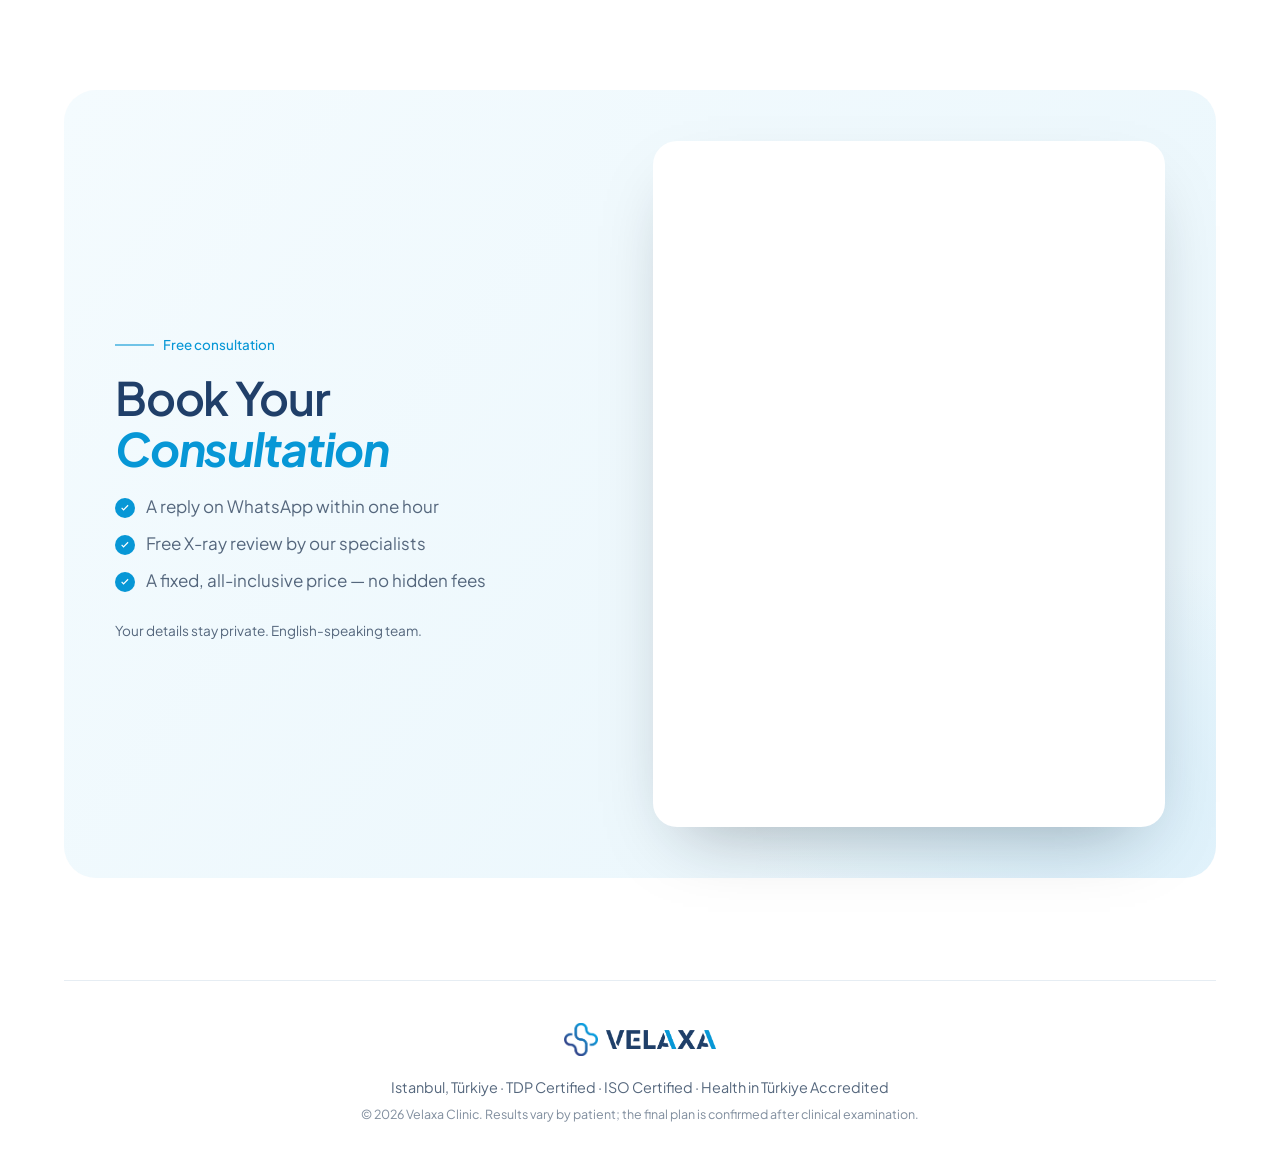
==== commit 99bf1bfa: "Replace the lead form with the clinic's embedded CRM form The client wants leads captured by their o" ====
--- a/index.html
+++ b/index.html
@@ -40,7 +40,7 @@
   <link href="https://fonts.googleapis.com/css2?family=Plus+Jakarta+Sans:ital,wght@0,400;0,500;0,600;0,700;1,700&display=swap" rel="stylesheet" />
 
   <!-- ?v= bumps the cache; raise it whenever style.css changes -->
-  <link rel="stylesheet" href="css/style.css?v=18" />
+  <link rel="stylesheet" href="css/style.css?v=19" />
   <link rel="icon" href="assets/favicon.png" />
 
   <!-- The hero cut-out is the largest-contentful paint; start it with the HTML -->
@@ -513,45 +513,33 @@
         <p class="book-fine">Your details stay private. English-speaking team.</p>
       </div>
 
-      <form class="book-form lead-form" novalidate>
-        <div class="f">
-          <label for="name">Full name</label>
-          <input type="text" id="name" name="fullName" placeholder="John Carter" autocomplete="name" required />
-        </div>
-
-        <div class="f-row">
-          <div class="f">
-            <label for="country">Country residence</label>
-            <select id="country" name="country" data-country required>
-              <option value="" selected disabled>Select country</option>
-            </select>
-          </div>
-          <div class="f state-f">
-            <label for="state">State</label>
-            <select id="state" name="state" data-state>
-              <option value="" selected disabled>Select state</option>
-            </select>
-          </div>
-        </div>
-
-        <div class="f">
-          <label for="phone">WhatsApp number</label>
-          <div class="f-phone">
-            <select id="code" name="countryCode" data-code aria-label="Country code"></select>
-            <input type="tel" id="phone" name="whatsapp" placeholder="(415) 555-0123" autocomplete="tel" required />
-          </div>
-        </div>
-
-        <div class="f">
-          <label for="treatment">Which Treatment are you interested in?</label>
-          <select id="treatment" name="treatment" data-treatment>
-            <option value="" selected>Choose one…</option>
-          </select>
-        </div>
-
-        <button type="submit" class="btn btn-dark btn-full">Book Your Consultation Now</button>
-        <p class="f-status" role="status" aria-live="polite"></p>
-      </form>
+      <!-- The clinic's own CRM form (GoHighLevel white-label at api.esinix.com),
+           embedded as they supplied it. It submits straight into their account,
+           so a lead no longer passes through js/main.js, the Google Sheet or the
+           LeadConnector webhook. The redirect to thank-you.html after a submit is
+           configured inside their form settings, not here. -->
+      <div class="book-form book-embed">
+        <iframe
+          src="https://api.esinix.com/widget/form/o1ul9Rj0OxDEYn6h6mJB"
+          style="width:100%;height:666px;border:none;border-radius:8px"
+          id="inline-o1ul9Rj0OxDEYn6h6mJB"
+          data-layout="{'id':'INLINE'}"
+          data-trigger-type="alwaysShow"
+          data-trigger-value=""
+          data-activation-type="alwaysActivated"
+          data-activation-value=""
+          data-deactivation-type="neverDeactivate"
+          data-deactivation-value=""
+          data-form-name="Landing Page"
+          data-height="666"
+          data-layout-iframe-id="inline-o1ul9Rj0OxDEYn6h6mJB"
+          data-form-id="o1ul9Rj0OxDEYn6h6mJB"
+          data-cookie-consent="true"
+          data-cookie-consent-provider="auto"
+          title="Landing Page"
+        ></iframe>
+        <script src="https://api.esinix.com/js/form_embed.js"></script>
+      </div>
     </div>
   </div>
 </section>
--- a/css/style.css
+++ b/css/style.css
@@ -641,6 +641,10 @@
   background: var(--white); border-radius: var(--r-lg);
   padding: 2rem 1.9rem; box-shadow: var(--shadow-l);
 }
+/* The embedded CRM form brings its own fields and spacing; the card only
+   frames it. form_embed.js resizes the iframe to the form's real height. */
+.book-embed { padding: 0.6rem; }
+.book-embed iframe { display: block; width: 100%; }
 .f { margin-bottom: 1rem; }
 .f label { display: block; font-size: 0.82rem; font-weight: 500; color: var(--ink); margin-bottom: 0.35rem; }
 .f .opt { font-weight: 400; color: var(--ink-2); }
@@ -814,4 +818,5 @@
   .f-row { grid-template-columns: 1fr; }
   .state-f.hidden { display: none; }
   .book-form { padding: 1.5rem 1.3rem; }
-}
+  .book-embed { padding: 0.4rem; }
+}
